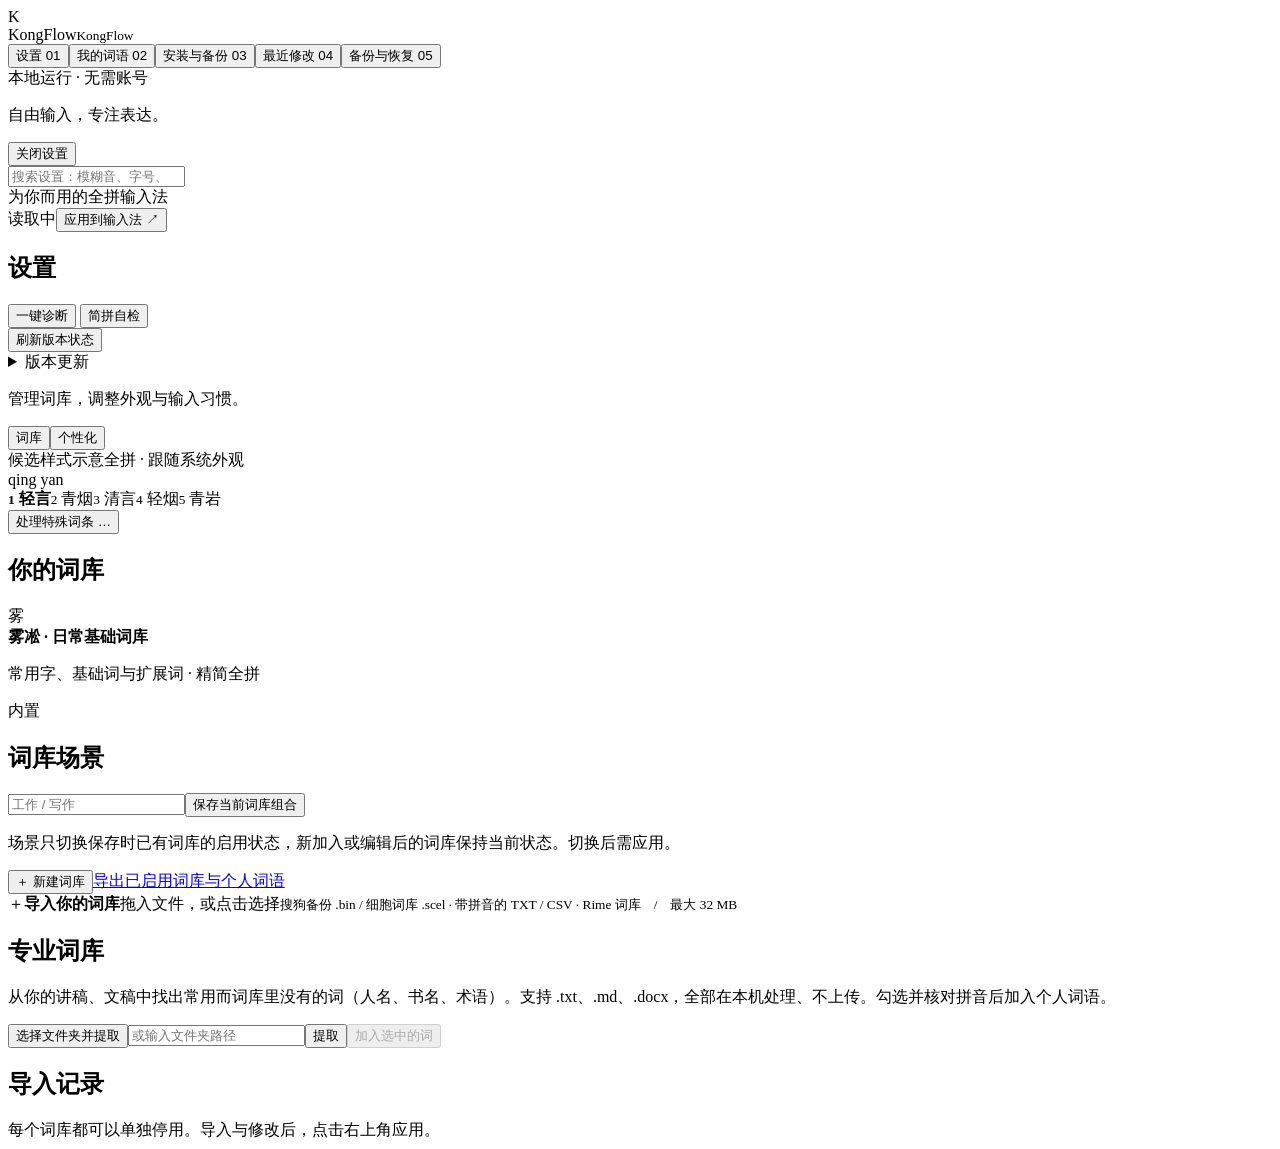
==== web/index.html @ 9152015b "KongFlow 0.36: more classics, citations, Chinese dates, era supplement, names 1. v 速输: 诗经, 楚辞, 唐诗三百首" ====
<!doctype html><html lang="zh-CN"><head><meta charset="utf-8"><meta name="viewport" content="width=device-width,initial-scale=1"><title>KongFlow · 你的全拼输入法</title><link rel="stylesheet" href="/style.css"></head><body>
<aside><div class="brand"><span class="mark">K</span><div>KongFlow<small id="brand-version">KongFlow</small></div></div><nav><button class="active" data-tab="libraries">设置 <span>01</span></button><button data-tab="words">我的词语 <span>02</span></button><button data-tab="settings">安装与备份 <span>03</span></button><button data-tab="history">最近修改 <span>04</span></button><button data-tab="sync">备份与恢复 <span>05</span></button></nav><div class="aside-bottom"><span class="dot"></span> 本地运行 · 无需账号<p>自由输入，专注表达。</p><button id="quit" class="text-button">关闭设置</button></div></aside>
<main><div class="toolbar"><input id="settings-search" type="search" placeholder="搜索设置：模糊音、字号、iCloud…" aria-label="搜索设置"></div><div id="settings-results"></div><header><span>为你而用的全拼输入法</span><div><span id="dirty">读取中</span><button id="apply" class="primary">应用到输入法 ↗</button></div></header>
<div id="deployment-progress" class="installation" role="status" hidden><strong id="progress-title"></strong><p id="progress-steps"></p><button id="retry-deploy" hidden>重新部署</button> <button id="recover-config" hidden>恢复上次成功配置</button></div><div id="notice" role="status" hidden></div>
<section id="libraries" class="page"><h1>设置</h1><button id="run-diagnostics">一键诊断</button> <button id="run-abbreviation-check">简拼自检</button><details id="abbreviation-report" class="preference-group" open hidden><summary>简拼自检结果</summary><div class="preference-content"><p id="abbreviation-summary" role="status"></p><div id="abbreviation-checks" role="status"></div><p class="footnote">检查点击时已保存、已编译的配置，不修改设置或个人词频。未保存的修改不参与检查；改变配置后请重新检查。通过表示引擎能找到目标候选，实际应用中的输入与候选位置仍需试打确认。</p></div></details><div id="version-state" class="card" role="status"></div><details id="upgrade-report" class="preference-group" open hidden><summary>升级数据检查</summary><div class="preference-content"><p id="upgrade-summary" role="status"></p><div id="upgrade-details"></div><div class="toolbar"><button id="upgrade-recheck">重新检查</button><button id="upgrade-restore">查看备份与恢复</button></div></div></details><button id="refresh-versions">刷新版本状态</button><details class="preference-group"><summary>版本更新</summary><div class="preference-content"><label class="check"><input id="include-preview-update" type="checkbox">包含测试版</label><button id="check-update">检查更新</button> <a id="update-link" href="https://github.com/kongxiangruihello/KongFlow/releases">打开 GitHub 发布页</a><p id="update-result" role="status">手动检查，不会上传词库或输入内容；下载后手动安装。当前提供 Apple Silicon、macOS 13 及以上安装包。</p></div></details><div id="diagnostics-list" role="status"></div><p class="lead">管理词库，调整外观与输入习惯。</p><div class="subtabs"><button id="settings-vocabulary" class="primary" aria-pressed="true">词库</button><button id="settings-preferences" aria-pressed="false">个性化</button></div><div id="settings-vocabulary-pane"><div class="sample"><div class="sample-head"><span>候选样式示意</span><span>全拼 · 跟随系统外观</span></div><div class="spelling">qing yan<span class="caret"></span></div><div class="candidates"><b><small>1</small> 轻言</b><span><small>2</small> 青烟</span><span><small>3</small> 清言</span><span><small>4</small> 轻烟</span><span><small>5</small> 青岩</span></div></div>
<div class="toolbar"><button data-tab="review">处理特殊词条 <span id="review-badge">…</span></button></div><div class="section-heading"><h2>你的词库</h2><span id="lib-count"></span></div><div class="card base"><div class="icon">雾</div><div class="grow"><strong>雾凇 · 日常基础词库</strong><p>常用字、基础词与扩展词 · 精简全拼</p></div><span class="tag">内置</span></div><div id="lib-list"></div><h2>词库场景</h2><div class="toolbar"><input id="scene-name" maxlength="50" placeholder="工作 / 写作" aria-label="场景名称"><button id="save-scene">保存当前词库组合</button></div><div id="scene-list"></div><p class="footnote">场景只切换保存时已有词库的启用状态，新加入或编辑后的词库保持当前状态。切换后需应用。</p><div class="toolbar"><button id="new-library">＋ 新建词库</button><a class="button" href="/api/library-export" download>导出已启用词库与个人词语</a></div>
<label id="drop" class="drop" tabindex="0"><input id="file" type="file" accept=".bin,.scel,.txt,.csv,.yaml,.yml" hidden><span class="plus">＋</span><strong>导入你的词库</strong><span>拖入文件，或点击选择</span><small>搜狗备份 .bin / 细胞词库 .scel · 带拼音的 TXT / CSV · Rime 词库　/　最大 32 MB</small></label>
<h2 class="spaced">专业词库</h2><p class="footnote">从你的讲稿、文稿中找出常用而词库里没有的词（人名、书名、术语）。支持 .txt、.md、.docx，全部在本机处理、不上传。勾选并核对拼音后加入个人词语。</p><div class="toolbar"><button id="terms-pick">选择文件夹并提取</button><input id="terms-path" placeholder="或输入文件夹路径" aria-label="文件夹路径"><button id="terms-scan">提取</button><button id="terms-add" class="primary" disabled>加入选中的词</button><span id="terms-status" role="status"></span></div><div id="terms-list"></div><h2 class="spaced">导入记录</h2><div id="import-history"></div><div class="footnote">每个词库都可以单独停用。导入与修改后，点击右上角应用。</div></div><div id="settings-preferences-pane" hidden><div class="toolbar"><label class="check"><input id="auto-save-config" type="checkbox">自动保存配置</label><button id="save-all-config">保存配置</button><button id="save-apply-config" class="primary">保存并应用</button><span id="config-save-status" role="status"></span></div><p class="footnote">适用于外观、输入习惯、拼音显示和模糊音。应用语言规则按添加或移除即时保存。保存后仍需应用到输入法。</p><details class="preference-group" open><summary>输入测试区</summary><div class="preference-content"><p id="sandbox-status" role="status"></p><p id="engine-check-status" class="footnote" role="status"></p><div id="input-checklist" aria-label="根据当前配置生成的试打清单"></div><p id="sandbox-hint" class="footnote">切换到 KongFlow 后在下方实际输入。简拼、模糊音和短语需保存并应用后测试。</p><textarea id="sandbox-input" aria-label="输入测试区" rows="3" spellcheck="false" autocomplete="off" placeholder="在这里试打；内容不保存、不上传"></textarea><button id="sandbox-apply" class="primary">保存并应用后试打</button> <button id="sandbox-clear">清空</button><p class="footnote">清单根据当前设置和已启用短语生成。点击“试打”后手动输入；勾选表示你已验证，不代表系统自动检查通过。关闭设置后不保留勾选。</p></div></details><label class="check"><input id="abbreviation" type="checkbox">启用简拼</label><p class="footnote">开启：支持 nh、ni'h 等简拼与全拼混输。关闭：按全拼输入，并关闭未输完整音节的补全。自定义短语缩写仍可用。保存并应用后生效。</p><label class="check"><input id="show-pinyin" type="checkbox">显示候选词拼音</label><p class="footnote">启用简拼后支持全拼与简拼混输。拼音来自词典注释；自定义缩写短语不强制标注读音。</p><details class="preference-group" open><summary>候选外观</summary><div class="preference-content"><div class="appearance-controls"><div class="settings-card"><label for="font-size">候选字号</label><select id="font-size"><option>14</option><option>16</option><option>17</option><option>18</option><option>20</option><option>22</option><option>24</option></select></div><div class="settings-card"><label for="candidate-gap">候选窗口与输入行间距</label><select id="candidate-gap"><option value="8">标准（8）</option><option value="12">舒适（12）</option><option value="18">宽松（18）</option><option value="24">更宽（24）</option></select></div><div class="settings-card"><label for="candidate-layout">候选排列</label><select id="candidate-layout"><option value="linear">横排</option><option value="stacked">竖排</option></select></div><div class="settings-card"><label for="candidate-density">候选疏密</label><select id="candidate-density"><option value="compact">紧凑</option><option value="standard">标准</option><option value="loose">宽松</option></select></div><div class="settings-card"><label for="candidate-theme">候选配色</label><select id="candidate-theme"><option value="auto">跟随系统深浅色</option><option value="light">始终浅色</option><option value="dark">始终深色</option></select></div></div><p class="footnote">间距越大，候选窗口离输入行越远。下方空间不足时显示在上方；过长列表可滚动查看。保存并应用后生效。</p><div class="preview-grid"><div id="preview-light" class="candidate-swatch" data-theme="light"><small>浅色外观示意</small><div class="preview-candidates"></div></div><div id="preview-dark" class="candidate-swatch" data-theme="dark"><small>深色外观示意</small><div class="preview-candidates"></div></div></div><p class="footnote">示意图不参与输入。实际候选窗口由 macOS 客户端绘制，位置和间距可能略有差异。</p><button id="save-appearance" class="primary">保存外观</button> <button id="reset-appearance">恢复默认外观</button></div></details><details class="preference-group"><summary>候选快捷键</summary><div class="preference-content"><p class="footnote">仅在有候选时生效；置顶作用于当前高亮词。同一按键不能分配给两个操作。Control＋句号固定切换中英文标点。</p><div class="shortcut-grid"><label>展开／收起<select id="shortcut-expand" data-shortcut="expand"></select></label><label>上一页<select id="shortcut-previous" data-shortcut="previous"></select></label><label>下一页<select id="shortcut-next" data-shortcut="next"></select></label><label>置顶高亮候选<select id="shortcut-pin" data-shortcut="pin"></select></label></div><p id="shortcut-conflict" role="alert"></p><button id="reset-shortcuts">恢复默认快捷键</button></div></details><details class="preference-group"><summary>输入习惯</summary><div class="preference-content"><div class="settings-card"><div><strong>候选数量</strong><p>每页显示多少个词</p></div><select id="page-size" aria-label="候选数量"><option>3</option><option>5</option><option>7</option><option>9</option></select></div><div class="settings-card"><div><strong>折叠时显示</strong><p>候选较多时先显示几个，其余收进「更多 ▾」；数字键仍可选择整页候选</p></div><select id="folded-count" aria-label="折叠时显示数量"><option value="0">整页</option><option value="3">3 个</option><option value="5">5 个</option><option value="7">7 个</option></select></div><div class="settings-card"><div><strong>展开后共显示</strong><p>点「更多 ▾」或按展开快捷键后的候选总数；超出一页的用 Shift＋数字选择</p></div><select id="expand-total" aria-label="展开后显示数量"><option value="0">自动（至少 9 个或两页）</option><option value="12">12 个</option><option value="18">18 个</option><option value="27">27 个</option><option value="36">36 个</option></select></div><div class="settings-card"><div><strong>本地候选词推荐</strong><p>根据当前拼音、词频和个人选词习惯推荐。快捷排序与置顶优先；关闭后不使用或更新学习词库，已有学习数据保留。</p><p>只想暂时不新增词频，可在菜单栏选择“暂停词频学习”。暂停仍使用已有词频排序，可持续到手动恢复或本次输入法退出；切换应用不会结束暂停。</p></div><input id="learning" type="checkbox" aria-label="本地候选词推荐"></div><label class="check"><input id="language-hint" type="checkbox">切换中英文时显示短暂提示</label><label class="check"><input id="pair-chinese" type="checkbox">中文状态自动补齐成对标点</label><label class="check"><input id="pair-english" type="checkbox">英文状态自动补齐成对标点</label><p class="footnote">支持括号和引号，光标留在中间，退格删除空的一对。选中文字后输入左括号或引号可包裹选区；输入已有右括号会跳过。仅在没有正在输入的拼音且应用支持文本定位时生效。撤销由编辑器处理；不兼容的应用可在下方单独停用。中文使用英文标点时，也由中文开关控制。</p><label class="check"><input id="ascii-punctuation" type="checkbox">默认使用英文标点</label><label class="check"><input id="direct-english" type="checkbox">大写字母开头的英文直接输入</label><label class="check"><input id="recognize-addresses" type="checkbox">识别网址和邮箱</label><p class="footnote">英文示例 OpenAI，网址 example.com，邮箱 name@example.com。小写普通字母仍按拼音处理；这些选项保存并应用后生效。</p><label>试打<input id="habit-test" placeholder="切换至 KongFlow，试打 OpenAI、example.com"></label><button id="save-settings" class="primary">保存偏好</button></div></details><details class="preference-group"><summary>学术写作</summary><div class="preference-content">
<label class="check"><input id="traditional" type="checkbox">默认繁体输出</label><p class="footnote">随时可用 Control＋Shift＋F 或输入法菜单「繁体输出」切换。繁体按 OpenCC 简转繁（s2t）转换候选，个别字可能需要手动核对。</p>
<div class="settings-card"><div><strong>繁体用字</strong><p>繁体输出时采用的标准</p></div><select id="traditional-variant" aria-label="繁体用字"><option value="s2t">通用繁体（OpenCC 标准）</option><option value="s2tw">台湾用字</option><option value="s2twp">台湾用字与用词</option><option value="s2hk">香港用字</option></select></div>
<label class="check"><input id="rare-chars" type="checkbox">收入生僻字（雾凇 41448 大字表）</label><p class="footnote">常用词排序不变，生僻字排在后面。适合古籍人名、异体字。</p>
<label class="check"><input id="radical-lookup" type="checkbox">部件拆字</label><p class="footnote">先输入 u，再依次输入各部件的拼音，例如 ushanfeng 找「岚」。候选旁显示读音。</p>
<label class="check"><input id="select-character" type="checkbox">以词定字</label><p class="footnote">有候选时按 [ 上屏首字、] 上屏末字，例如 sixiang 后按 [ 得「思」。翻页键设为 [ ] 时自动停用。</p>
<label class="check"><input id="reference-tools" type="checkbox">年号、四书与注音</label><p class="footnote">i＋年号拼音＋年数：ikx20 →「康熙二十年（1681）」；i＋公元年：i1681 列出当年各年号，公元前用 q，如 iq140。v＋句首拼音首字母：vxesx →「学而时习之，不亦说乎？」并标出处。/＋数字标调拼音：/lun2yu3 → lúnyǔ，v 表示 ü。</p>
<div class="settings-card"><div><strong>引文出处</strong><p>v 速输典籍时，首选是否连出处一起上屏；另一种形式作为第二候选</p></div><select id="cite-style" aria-label="引文出处"><option value="paren">括注：……（《论语·学而》）</option><option value="dash">破折号：……——《论语·学而》</option><option value="none">只上屏原文</option></select></div>
<div class="settings-card"><div><strong>引号样式</strong><p>中文状态输入 " ' 时的引号；书名号内再输入 &lt; 自动用〈〉</p></div><select id="quote-style" aria-label="引号样式"><option value="curly">弯引号 “ ” ‘ ’</option><option value="corner">直角引号 「 」『 』</option></select></div>
<p class="footnote">i＋公历年月日（8 位），如 i16810315 →「康熙二十年正月廿六」，并给出干支纪年、纪日；1582 年 10 月 15 日以前按儒略历理解。v 速输另收《诗经》《楚辞》、唐诗三百首和蒙学（三字经、千字文、百家姓、弟子规、增广贤文）。</p>
<h3>我的典籍</h3><p class="footnote">导入你自己的文本（.txt、.md、.docx），一个文件为一部书，文件名即书名；以 # 开头的行作为篇名。导入后用 v＋句首拼音首字母速输，并按上面的格式带出处。</p><div class="toolbar"><input id="classics-path" placeholder="文件或文件夹路径" aria-label="典籍文件或文件夹路径"><button id="classics-pick">选择文件夹</button><button id="classics-import">导入</button><span id="classics-status" role="status"></span></div><div id="classics-list"></div>
<h3>字号表</h3><p class="footnote">每行一人：本名、类别、字号，用 Tab 分隔，可再加一列字号拼音。类别为字、号、别号、谥号、室名、笔名、本名、其他。之后输入字号的全拼会列出本名，输入本名的全拼会列出字号。请从可靠的人物传记资料整理。</p><textarea id="names-text" rows="4" spellcheck="false" placeholder="王守仁	号	阳明&#10;黄宗羲	号	梨洲"></textarea><div class="toolbar"><button id="names-import">导入字号</button><button id="names-clear" class="text-button">清空字号表</button><span id="names-status" role="status"></span></div>
<p class="footnote">保存并应用后生效。年号表依据万国鼎《中国历史纪年表》（经 ytliu0/ChineseCalendar 整理，GPL-3.0）；四书原文来自 chinese-poetry 开源数据（MIT），章节编号随该数据。</p>
</div></details><details class="preference-group"><summary>本地输入统计</summary><div class="preference-content"><label class="check"><input id="stats" type="checkbox">记录每天上屏字数</label><p class="footnote">只在本机记录字数、汉字数和上屏次数，不记录任何输入内容。</p><div id="typing-stats" class="footnote" role="status"></div><button id="refresh-stats" class="text-button">刷新统计</button></div></details><details class="preference-group"><summary>模糊音</summary><div class="preference-content"><p class="footnote">按需开启，双向匹配。保存并应用后生效；不会改写词库中的原始拼音。</p><div class="fuzzy-grid"><label class="check"><input type="checkbox" data-fuzzy="z_zh">z ↔ zh</label><label class="check"><input type="checkbox" data-fuzzy="c_ch">c ↔ ch</label><label class="check"><input type="checkbox" data-fuzzy="s_sh">s ↔ sh</label><label class="check"><input type="checkbox" data-fuzzy="n_l">n ↔ l</label><label class="check"><input type="checkbox" data-fuzzy="f_h">f ↔ h</label><label class="check"><input type="checkbox" data-fuzzy="an_ang">an ↔ ang</label><label class="check"><input type="checkbox" data-fuzzy="en_eng">en ↔ eng</label><label class="check"><input type="checkbox" data-fuzzy="in_ing">in ↔ ing</label></div><button id="save-fuzzy" class="primary">保存并应用模糊音</button></div></details><details class="preference-group"><summary>应用输入兼容性</summary><div class="preference-content"><p class="footnote">可指定默认中文、默认英文，或记住这个应用上次的中英文状态。记忆只保存在本机，不记录输入内容；没有记录时先用中文。保存并应用后生效。</p><div class="toolbar"><select id="app-picker" aria-label="选择应用"><option value="">选择本机应用</option></select><select id="app-mode" aria-label="初始输入状态"><option value="default">跟随客户端默认</option><option value="chinese">默认中文</option><option value="english">默认英文</option><option value="remember">记住上次中英文状态</option></select><label class="check"><input id="app-disable-pairs" type="checkbox">此应用停用成对标点</label><label>此应用候选间距<select id="app-candidate-gap"><option value="">跟随全局</option><option value="8">标准（8）</option><option value="12">舒适（12）</option><option value="18">宽松（18）</option><option value="24">更宽（24）</option></select></label><button id="add-app-preference">保存应用设置</button></div><p class="footnote">建议在微信、Word、Chrome 和备忘录分别试打 nh、nihao，切换中英文，检查屏幕边缘候选位置，再测试括号包裹与撤销。这里保存的是兼容性偏好，不代表已自动完成这些应用的验证。</p><button id="refresh-apps" class="text-button">刷新应用列表</button><div id="app-preferences"></div></div></details></div></section>
<section id="words" class="page" hidden><div class="eyebrow">PERSONAL DICTIONARY</div><h1>我的词语</h1><p class="lead">搜索已启用的导入词库与个人词语，调整初始权重或置顶。</p><div class="subtabs"><button id="show-personal" class="primary" aria-pressed="true">个人词语</button><button id="show-phrases" aria-pressed="false">常用短语</button><button id="show-quick" aria-pressed="false">快捷排序</button></div><div id="personal-pane"><h2>个人词语</h2><div class="toolbar"><input id="search" placeholder="搜索词语或拼音" aria-label="搜索词语或拼音"><button id="add" class="primary">＋ 添加词语</button></div><div class="word-filters"><select id="word-scope" aria-label="词语范围"><option value="all">全部已启用词语</option><option value="personal">个人设置</option><option value="pinned">置顶</option><option value="special">特殊编码</option></select><select id="word-order" aria-label="词语排序"><option value="pinyin">按拼音排列</option><option value="weight">初始权重从高到低</option></select></div><div class="table-wrap"><table><thead><tr><th>词语</th><th>拼音</th><th>初始权重</th><th>偏好</th><th></th></tr></thead><tbody id="word-list"></tbody></table><div id="empty" class="empty" hidden>还没有个人词语。添加一个，或先导入词库。</div></div><div class="pager"><button id="prev">← 上一页</button><span id="word-count"></span><button id="next">下一页 →</button></div><p class="footnote">初始权重不是使用次数，也不代表当前实际候选顺序。“个人设置”包含手动词语、排序偏好和编码修正。这里不展示雾凇内置词库及 Rime 学习记录。调整导入词条会保存为个人覆盖；恢复默认后回到词库原始权重。</p></div><div id="phrases-pane" hidden><h2 class="spaced">常用短语</h2><p class="footnote">用 2–20 个字母作为缩写。完整输入缩写后，短语显示在候选首位；选择后才会输入。支持邮箱、地址和单行常用回复，也可选择动态模板生成当前日期、时间与落款。</p><div class="toolbar"><input id="phrase-search" placeholder="搜索缩写或短语" aria-label="搜索缩写或短语"><button id="add-phrase" class="primary">＋ 添加短语</button></div><div class="toolbar"><button id="phrase-preset-date">＋ 日期</button><button id="phrase-preset-time">＋ 时间</button><button id="phrase-preset-signature">＋ 工作落款</button></div><div class="toolbar"><a class="button" href="/api/phrases-export" download>导出全部短语</a><label class="button">导入短语<input id="phrases-file" type="file" accept=".json" hidden></label></div><p class="footnote">导出包含普通短语、模板和停用状态。导入先处理缩写冲突，确认后保存；应用后生效。</p><div class="toolbar"><label>短语分组<select id="phrase-group-filter"><option value="*">全部分组</option></select></label><button id="phrase-group-enable">启用整组</button><button id="phrase-group-disable">停用整组</button></div><p id="phrase-group-status" class="footnote"></p><div class="toolbar"><input id="phrase-group-target" list="phrase-groups" maxlength="30" aria-label="目标分组" placeholder="目标分组；留空为未分组"><button id="phrase-group-rename">重命名当前组</button><a id="phrase-group-export" class="button" download>导出当前组</a></div><div class="toolbar"><button id="phrase-select-visible">选择当前列表</button><button id="phrase-clear-selection">清除选择</button><button id="phrase-move">移动已选短语</button><span id="phrase-selection-status" role="status"></span></div><div id="phrase-list"></div></div><div id="quick-pane" hidden><h2>快捷排序</h2><p class="footnote">这里管理候选窗右键产生的排序偏好。修改后下次输入同一编码生效，无需重新部署。恢复默认会移除快捷覆盖；若“个人词语”中另有置顶，会恢复其效果。</p><div class="toolbar"><input id="quick-search" placeholder="搜索词语或编码" aria-label="搜索快捷排序"><select id="quick-filter" aria-label="快捷排序类型"><option value="all">全部类型</option><option value="pin">置顶</option><option value="unpin">取消置顶</option><option value="lower">降低优先级</option><option value="block">屏蔽所有拼音</option><option value="block_code">仅屏蔽当前拼音</option></select></div><p id="quick-count" class="footnote"></p><p class="footnote">右键候选词可选择“仅在当前拼音下隐藏”或“所有拼音下隐藏”。当前拼音按实际输入字母精确匹配：nh 与 nihao、ni'h 分别处理。不会删除原词库；取消屏蔽后下次输入恢复。切换屏蔽范围会替换该词原来的屏蔽范围，可在最近修改中撤销。</p><div id="quick-list"></div><div class="toolbar"><a class="button" href="/api/quick-backup" download>备份快捷排序</a><label class="button">恢复快捷排序<input id="restore-quick" type="file" accept=".json" hidden></label></div><p class="footnote">快捷排序使用单独的备份文件。恢复会替换当前快捷偏好，保留其他词库和设置；可在“最近修改”中撤销。</p></div></section>
<section id="review" class="page" hidden><div class="eyebrow">REVIEW SPECIAL CODES</div><h1>让每个词，<br><em>都能顺利输入。</em></h1><p class="lead">含数字或 # 的编码需要修正。保留原样的词条仍会保存，但暂不参与输入。</p><div class="toolbar"><select id="review-filter" aria-label="处理状态"><option value="pending">待处理</option><option value="done">已处理</option><option value="all">全部</option></select><input id="review-search" placeholder="搜索特殊词条" aria-label="搜索特殊词条"></div><p id="review-count" class="footnote"></p><div id="review-list"></div></section>

<section id="settings" class="page" hidden><h1>安装与备份</h1><div class="installation"><strong id="installed">检查输入法状态…</strong><p id="setup-detail"></p><button id="setup-action" class="primary">检查状态</button> <button id="check-status">刷新状态</button><p class="footnote">安装后可能需要注销并重新登录。在系统设置 → 键盘 → 文本输入 → 编辑中添加 KongFlow。</p><h2>当前应用输入诊断</h2><p id="input-diagnosis" role="status"></p><p class="footnote">点击刷新状态。应用名称是输入法最近接收输入的应用；不记录输入文字。切换到其他应用后请检查该应用的输入源。</p><label for="test-input">真实输入测试</label><textarea id="test-input" rows="3" placeholder="切换到 KongFlow，输入 nihao，检查是否出现“你好”"></textarea><p class="footnote">这里使用当前系统输入法。试打内容不保存。</p></div><h2 class="spaced">迁移旧版数据</h2><p class="footnote">新版数据保存到固定位置，更换应用不会更换词库。选择旧目录迁移，或用备份恢复。</p><button id="scan-migrations">自动查找</button> <button id="pick-directory">选择旧数据文件夹…</button><details class="spaced"><summary>也可以输入文件夹路径</summary><div class="toolbar"><input id="directory-path" aria-label="旧数据文件夹路径" placeholder="粘贴旧版“用户数据”文件夹路径"><button id="inspect-directory">检查目录</button></div></details><div id="directory-preview"></div><div id="migrations"></div>
<div class="backup-actions"><a class="button" href="/api/backup" download>备份词库与偏好</a><label class="button">恢复备份<input id="restore" type="file" accept=".json" hidden></label><a class="button" href="/api/export" download>导出完整 Rime 配置</a></div><p class="footnote">此处备份包含导入词库、个人词语和偏好。Rime 自动学习记录保留在本机 Rime 文件夹；每次应用前会自动备份该文件夹。</p><p class="path" id="data-path"></p></section>
<section id="history" class="page" hidden><h1>最近修改</h1><h2>误删回收站</h2><p class="footnote">保存已删除的个人词语、短语和词库。恢复不会覆盖同名同编码条目；恢复词库默认停用，确认后再启用。最多 200 条，满时阻止继续删除。</p><div id="trash-list"></div><p class="lead">快捷排序下次输入生效；设置撤销后需重新应用。为保留后续修改，每类记录从最新一条开始撤销。</p><button id="refresh-history">刷新记录</button><div id="change-list"></div></section><section id="sync" class="page" hidden><h1>备份与恢复</h1><div class="card"><div class="grow"><strong>恢复后应用</strong><p id="restore-apply-status" role="status">检查当前配置状态…</p><p class="footnote">恢复只替换个人数据。点击下方按钮编译词库，检查全拼与简拼，再请求输入法加载。检查通过后仍需实际试打。</p><button id="restore-apply" class="primary">应用并检查</button> <button id="restore-try">前往试打</button></div></div><h2>完整迁移备份</h2><p class="footnote">一份文件包含设置、词库、短语、候选屏蔽与排序，以及个人学习词频。导出和恢复时会短暂暂停输入法，请先结束正在输入的内容。仅包含已经保存的数据；不包含应用程序和本机临时中英文状态。可将下载的文件放入 iCloud Drive，再带到另一台 Mac。</p><p id="complete-status" role="status"></p><div class="toolbar"><button id="complete-export">准备完整备份</button><a id="complete-download" class="button" href="/api/complete-download" download hidden>下载完整备份</a><label class="button">预览完整备份<input id="complete-file" type="file" accept=".json" hidden></label><a id="complete-before" class="button" href="/api/complete-before" download hidden>下载恢复前完整备份</a></div><button id="complete-rollback" hidden>预览并回退完整迁移</button><div id="complete-preview"></div><button id="complete-restore" class="primary" hidden>确认恢复全部个人数据</button><p id="complete-report" role="status"></p><h2>iCloud 备份与恢复</h2><p class="footnote">使用本机已登录的 iCloud Drive。备份包含词库、短语、排序、个性化配置、回收站和场景；不包含自动学习词频。</p><button id="icloud-save">备份到 iCloud</button> <button id="icloud-refresh">刷新备份列表</button><p id="icloud-status" class="footnote"></p><p id="icloud-last" role="status"></p><p id="icloud-error" role="alert"></p><button id="icloud-retry">重试备份</button> <button id="icloud-open">在访达查看</button><p class="footnote"><label><input type="checkbox" disabled>配置修改后自动备份（暂未开放）</label><br>需完成两台 Mac 的真实恢复验证后开放。当前可手动备份；本地写入不代表上传完成。</p><div id="icloud-list"></div><h2 class="spaced">个人学习词频</h2><p class="footnote">独立迁移已学会的词语及使用次数，不包含完整输入记录。恢复替换当前学习词库，并保留恢复前版本。先结束正在输入的内容，处理期间请暂停输入。迁移后近期排序可能继续调整。</p><p id="learning-status" role="status"></p><div class="toolbar"><button id="learning-export">准备学习词频备份</button><a id="learning-download" class="button" href="/api/learning-download" download hidden>下载学习备份</a><label class="button">预览学习备份<input id="learning-file" type="file" accept=".json" hidden></label><button id="learning-rollback">回退学习词频</button></div><div id="learning-preview"></div><button id="learning-restore" hidden>确认恢复学习词频</button><h2 class="spaced">本机配置快照</h2><p class="footnote">新版本首次打开设置时、应用配置前自动保留快照，也可以手动创建。不包含自动学习词频；恢复配置不会回退程序版本。安装程序另行保留旧客户端，不自动降级。列表显示最近 50 份，不自动删除旧快照。</p><button id="snapshot-create">保存当前配置快照</button><button id="snapshot-refresh">刷新快照</button><div id="snapshot-list"></div><h2 class="spaced">一份备份，带走你的配置</h2><p class="footnote">包含导入词库、个人词语、短语、置顶、快捷排序、模糊音、候选外观和应用语言偏好。自动学习词频暂不包含。</p><div class="toolbar"><a class="button" href="/api/profile-backup" download>备份全部配置</a><label class="button">恢复统一备份<input id="restore-profile" type="file" accept=".json" hidden></label></div><h2 class="spaced">恢复核对结果</h2><div id="restore-report" role="status"></div><button id="review-rollback">预览并回退上次恢复</button><h2 class="spaced">恢复与回退</h2><p class="footnote">恢复会替换上述配置，保留本机自动学习词频。恢复前自动备份；发生错误时回退。成功后点击“应用到输入法”。恢复会重置最近修改记录。</p><button id="rollback-profile" disabled>回退到恢复前</button><p id="profile-status" class="footnote"></p></section></main>
<dialog id="restore-review"><h2>恢复前后对比</h2><p class="footnote">当前未保存的个性化修改已先保存。确认后替换配置并重置最近修改记录；自动保留恢复前备份。学习词频与程序版本不变。每类最多显示 10 个差异示例。</p><p id="restore-summary"></p><div id="restore-differences"></div><div class="toolbar"><button id="restore-review-cancel">取消</button><button id="restore-review-refresh">重新预览</button><button id="restore-review-confirm" class="primary">确认恢复</button></div></dialog><dialog id="preview"><form method="dialog"><button class="close" aria-label="关闭">×</button></form><div class="eyebrow">IMPORT PREVIEW</div><h2>让新词加入你的词库</h2><p id="preview-summary"></p><div id="preview-rows"></div><p id="preview-note" class="footnote"></p><label>同词同拼音的权重冲突<select id="import-policy"><option value="local">保留本机</option><option value="incoming">采用导入</option><option value="higher">保留较高权重</option></select></label><p class="footnote">不同拼音同时保留。个人词语的手动权重和置顶仍优先；这里处理导入词库之间的差异。</p><button id="confirm-import" class="primary full">确认导入</button></dialog>
<dialog id="editor"><form id="word-form"><button type="button" id="close-editor" class="close" aria-label="关闭">×</button><div class="eyebrow">MAKE IT YOURS</div><h2>词语偏好</h2><label>词语<input name="word" required maxlength="100" placeholder="轻言"></label><label>拼音<input name="pinyin" required placeholder="qing yan"><small>音节用空格分开，ü 写作 v。单个大写字母表示英文编码。</small></label><details><summary>高级：初始权重</summary><label>初始权重<input name="weight" type="number" min="1" max="1000000" value="100" required></label></details><label class="check"><input name="pinned" type="checkbox">这个完整拼音下，置顶为首选</label><p class="footnote">每组完整拼音保留一个置顶词。取消置顶保留词语和权重，恢复自动排序。初始权重与自动学习记录分开管理。</p><button type="submit" class="primary full">保存词语</button><button id="save-test" type="button" class="full">保存、应用并试打</button><button id="remove-word" type="button" class="text-button full">删除个人设置 / 恢复词库默认</button></form></dialog><dialog id="phrase-editor"><form id="phrase-form"><button type="button" id="close-phrase" class="close" aria-label="关闭短语编辑">×</button><h2>常用短语</h2><label>缩写<input name="code" required pattern="[a-zA-Z]{2,20}" minlength="2" maxlength="20" placeholder="yx"></label><label>类型<select id="phrase-kind"><option value="plain">普通短语</option><option value="dynamic">动态模板</option></select></label><label id="phrase-preset-label" hidden>选择格式<select id="phrase-preset"><option value="custom">自定义格式</option><option value="date-cn">日期：2026年9月21日</option><option value="date-iso">日期：2026-09-21</option><option value="date-slash">日期：2026/09/21</option><option value="time">时间：18:50</option><option value="seconds">时间：18:50:12</option><option value="datetime">日期和时间</option><option value="weekday">星期：星期二</option><option value="tomorrow">明天日期</option><option value="month">当前月份</option><option value="signature">落款：姓名与日期</option></select></label><label>短语或模板内容<textarea name="text" required maxlength="500" rows="4" placeholder="例如 name@example.com"></textarea></label><div id="template-options" hidden><label>模板标签<select id="phrase-label"><option>模板</option><option>日期</option><option>时间</option><option>落款</option></select></label><label>日期偏移（天，0 为今天，1 为明天）<input id="phrase-offset" type="number" min="-366" max="366" value="0"></label></div><label>分组<input id="phrase-group" list="phrase-groups" maxlength="30" placeholder="未分组；也可输入自定义分组"></label><datalist id="phrase-groups"></datalist><p id="phrase-conflict" role="status" class="footnote"></p><label class="check"><input id="phrase-enabled" type="checkbox" checked>启用这条短语</label><p id="template-help" class="footnote" hidden>日期和时间在输入时按本机时间生成。支持 {YYYY} 年、{MM}/{M} 月、{DD}/{D} 日、{HH} 时、{mm} 分、{ss} 秒、{W} 星期；双字母补零。可在前后加入自己的落款文字。</p><p id="phrase-live-preview" role="status"></p><p class="footnote">一个缩写对应一条短语。应用后切换到 KongFlow 中文状态，完整输入小写缩写，按空格选中首候选。</p><button class="primary full" type="submit">保存短语</button><button id="apply-phrase" type="button" class="full">保存并应用短语</button><button id="delete-phrase" type="button" class="text-button full">删除短语</button></form></dialog><dialog id="phrase-leave"><h2>短语尚未保存</h2><p>保存这次修改，还是放弃修改？</p><div class="toolbar"><button id="phrase-leave-cancel" autofocus>继续编辑</button><button id="phrase-leave-discard">放弃修改</button><button id="phrase-leave-save" class="primary">保存</button></div></dialog><dialog id="cloud-confirm"><h2>确认配置操作</h2><p id="cloud-confirm-text"></p><div class="toolbar"><button id="cloud-confirm-cancel">取消</button><button id="cloud-confirm-ok" class="primary">确认继续</button></div></dialog><dialog id="library-editor"><h2>手动词库</h2><label>词库名称<input id="manual-library-name" maxlength="100" placeholder="例如：工作词库"></label><label>词条<textarea id="manual-library-rows" rows="8" placeholder="词语&#9;拼音&#9;权重"></textarea></label><p class="footnote">每行：词语、拼音、权重，用 Tab 分隔；权重可省略。示例：轻言　qing yan　100。最多 5000 条。导出为可再次导入的 TXT，置顶状态需用统一备份保存。</p><button id="save-manual-library" class="primary">保存词库</button><button id="cancel-manual-library">取消</button></dialog><dialog id="phrase-import-dialog"><h2>导入短语</h2><p id="phrase-import-summary"></p><div id="phrase-import-conflicts"></div><div class="toolbar"><button id="phrase-import-cancel">取消</button><button id="phrase-import-confirm" class="primary">确认导入</button></div></dialog><script src="/close-flow.js"></script><script src="/app.js"></script></body></html>
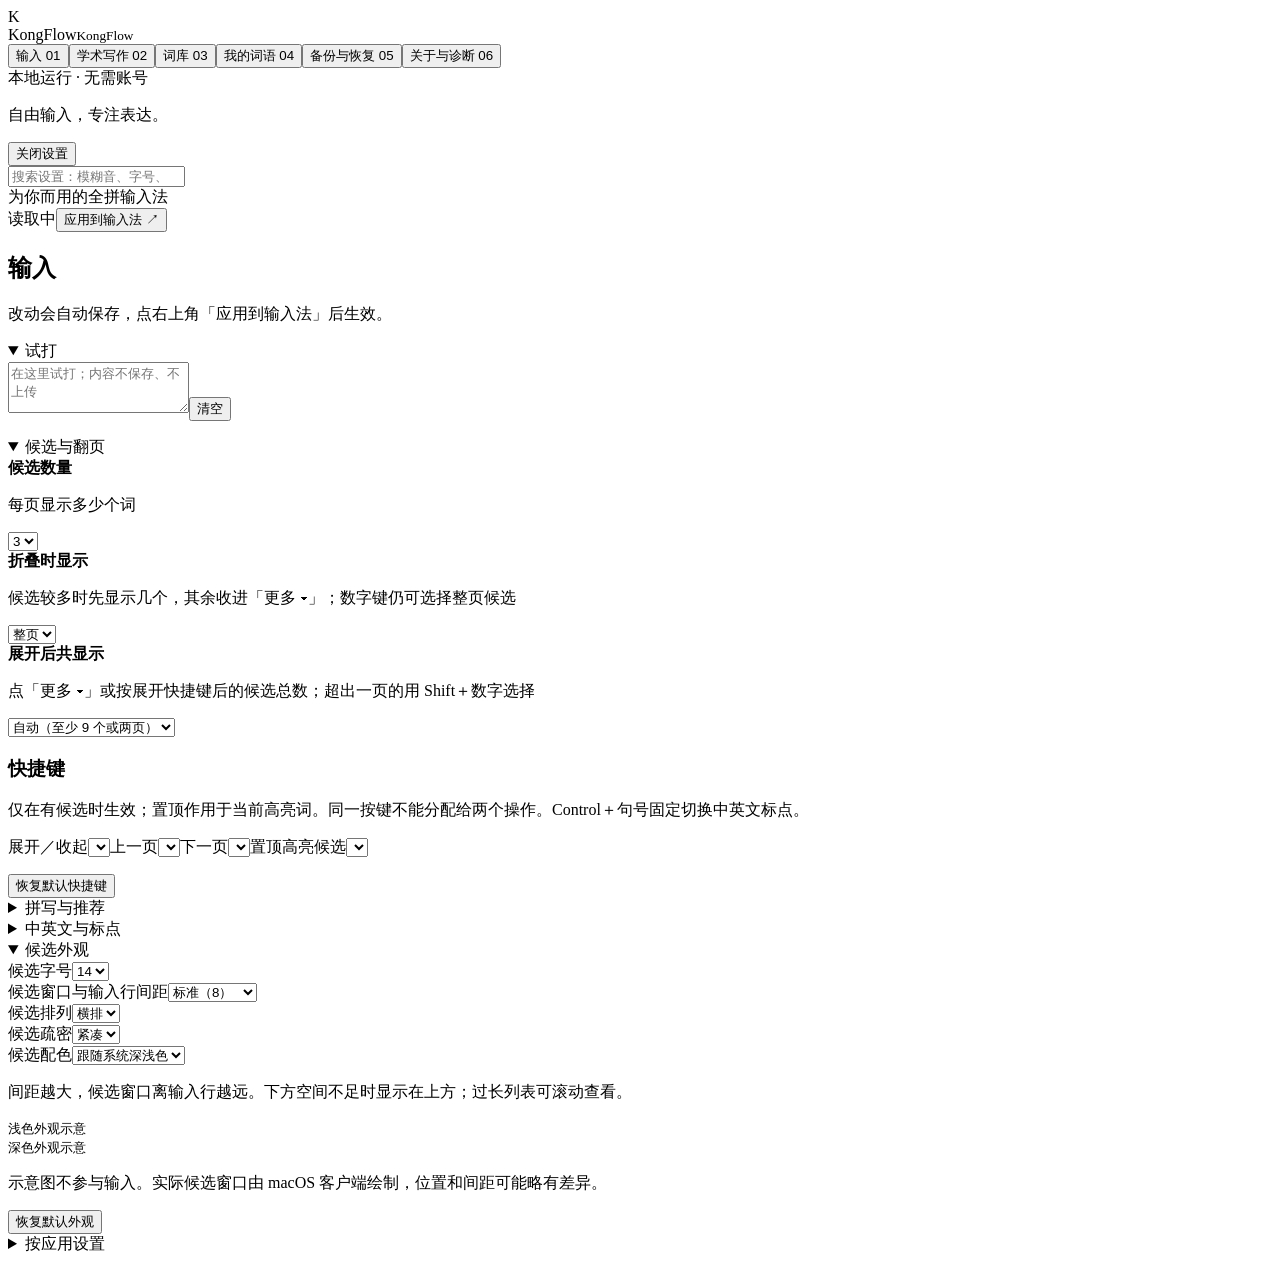
==== commit c4a45ebc: "KongFlow 0.39: reorganize the settings window - Six pages, one job each: 输入, 学术写作, 词库, 我的词语, 备份与恢复, " ====
--- a/web/index.html
+++ b/web/index.html
@@ -1,29 +1,30 @@
-<!doctype html><html lang="zh-CN"><head><meta charset="utf-8"><meta name="viewport" content="width=device-width,initial-scale=1"><title>KongFlow · 你的全拼输入法</title><link rel="stylesheet" href="/style.css"></head><body>
-<aside><div class="brand"><span class="mark">K</span><div>KongFlow<small id="brand-version">KongFlow</small></div></div><nav><button class="active" data-tab="libraries">设置 <span>01</span></button><button data-tab="words">我的词语 <span>02</span></button><button data-tab="settings">安装与备份 <span>03</span></button><button data-tab="history">最近修改 <span>04</span></button><button data-tab="sync">备份与恢复 <span>05</span></button></nav><div class="aside-bottom"><span class="dot"></span> 本地运行 · 无需账号<p>自由输入，专注表达。</p><button id="quit" class="text-button">关闭设置</button></div></aside>
-<main><div class="toolbar"><input id="settings-search" type="search" placeholder="搜索设置：模糊音、字号、iCloud…" aria-label="搜索设置"></div><div id="settings-results"></div><header><span>为你而用的全拼输入法</span><div><span id="dirty">读取中</span><button id="apply" class="primary">应用到输入法 ↗</button></div></header>
-<div id="deployment-progress" class="installation" role="status" hidden><strong id="progress-title"></strong><p id="progress-steps"></p><button id="retry-deploy" hidden>重新部署</button> <button id="recover-config" hidden>恢复上次成功配置</button></div><div id="notice" role="status" hidden></div>
-<section id="libraries" class="page"><h1>设置</h1><button id="run-diagnostics">一键诊断</button> <button id="run-abbreviation-check">简拼自检</button><details id="abbreviation-report" class="preference-group" open hidden><summary>简拼自检结果</summary><div class="preference-content"><p id="abbreviation-summary" role="status"></p><div id="abbreviation-checks" role="status"></div><p class="footnote">检查点击时已保存、已编译的配置，不修改设置或个人词频。未保存的修改不参与检查；改变配置后请重新检查。通过表示引擎能找到目标候选，实际应用中的输入与候选位置仍需试打确认。</p></div></details><div id="version-state" class="card" role="status"></div><details id="upgrade-report" class="preference-group" open hidden><summary>升级数据检查</summary><div class="preference-content"><p id="upgrade-summary" role="status"></p><div id="upgrade-details"></div><div class="toolbar"><button id="upgrade-recheck">重新检查</button><button id="upgrade-restore">查看备份与恢复</button></div></div></details><button id="refresh-versions">刷新版本状态</button><details class="preference-group"><summary>版本更新</summary><div class="preference-content"><label class="check"><input id="include-preview-update" type="checkbox">包含测试版</label><button id="check-update">检查更新</button> <a id="update-link" href="https://github.com/kongxiangruihello/KongFlow/releases">打开 GitHub 发布页</a><p id="update-result" role="status">手动检查，不会上传词库或输入内容；下载后手动安装。当前提供 Apple Silicon、macOS 13 及以上安装包。</p></div></details><div id="diagnostics-list" role="status"></div><p class="lead">管理词库，调整外观与输入习惯。</p><div class="subtabs"><button id="settings-vocabulary" class="primary" aria-pressed="true">词库</button><button id="settings-preferences" aria-pressed="false">个性化</button></div><div id="settings-vocabulary-pane"><div class="sample"><div class="sample-head"><span>候选样式示意</span><span>全拼 · 跟随系统外观</span></div><div class="spelling">qing yan<span class="caret"></span></div><div class="candidates"><b><small>1</small> 轻言</b><span><small>2</small> 青烟</span><span><small>3</small> 清言</span><span><small>4</small> 轻烟</span><span><small>5</small> 青岩</span></div></div>
-<div class="toolbar"><button data-tab="review">处理特殊词条 <span id="review-badge">…</span></button></div><div class="section-heading"><h2>你的词库</h2><span id="lib-count"></span></div><div class="card base"><div class="icon">雾</div><div class="grow"><strong>雾凇 · 日常基础词库</strong><p>常用字、基础词与扩展词 · 精简全拼</p></div><span class="tag">内置</span></div><div id="lib-list"></div><h2>词库场景</h2><div class="toolbar"><input id="scene-name" maxlength="50" placeholder="工作 / 写作" aria-label="场景名称"><button id="save-scene">保存当前词库组合</button></div><div id="scene-list"></div><p class="footnote">场景只切换保存时已有词库的启用状态，新加入或编辑后的词库保持当前状态。切换后需应用。</p><div class="toolbar"><button id="new-library">＋ 新建词库</button><a class="button" href="/api/library-export" download>导出已启用词库与个人词语</a></div>
-<label id="drop" class="drop" tabindex="0"><input id="file" type="file" accept=".bin,.scel,.txt,.csv,.yaml,.yml" hidden><span class="plus">＋</span><strong>导入你的词库</strong><span>拖入文件，或点击选择</span><small>搜狗备份 .bin / 细胞词库 .scel · 带拼音的 TXT / CSV · Rime 词库　/　最大 32 MB</small></label>
-<h2 class="spaced">专业词库</h2><p class="footnote">从你的讲稿、文稿中找出常用而词库里没有的词（人名、书名、术语）。支持 .txt、.md、.docx，全部在本机处理、不上传。勾选并核对拼音后加入个人词语。</p><div class="toolbar"><button id="terms-pick">选择文件夹并提取</button><input id="terms-path" placeholder="或输入文件夹路径" aria-label="文件夹路径"><button id="terms-scan">提取</button><button id="terms-add" class="primary" disabled>加入选中的词</button><span id="terms-status" role="status"></span></div><div id="terms-list"></div><h2 class="spaced">导入记录</h2><div id="import-history"></div><div class="footnote">每个词库都可以单独停用。导入与修改后，点击右上角应用。</div></div><div id="settings-preferences-pane" hidden><div class="toolbar"><label class="check"><input id="auto-save-config" type="checkbox">自动保存配置</label><button id="save-all-config">保存配置</button><button id="save-apply-config" class="primary">保存并应用</button><span id="config-save-status" role="status"></span></div><p class="footnote">适用于外观、输入习惯、拼音显示和模糊音。应用语言规则按添加或移除即时保存。保存后仍需应用到输入法。</p><details class="preference-group" open><summary>输入测试区</summary><div class="preference-content"><p id="sandbox-status" role="status"></p><p id="engine-check-status" class="footnote" role="status"></p><div id="input-checklist" aria-label="根据当前配置生成的试打清单"></div><p id="sandbox-hint" class="footnote">切换到 KongFlow 后在下方实际输入。简拼、模糊音和短语需保存并应用后测试。</p><textarea id="sandbox-input" aria-label="输入测试区" rows="3" spellcheck="false" autocomplete="off" placeholder="在这里试打；内容不保存、不上传"></textarea><button id="sandbox-apply" class="primary">保存并应用后试打</button> <button id="sandbox-clear">清空</button><p class="footnote">清单根据当前设置和已启用短语生成。点击“试打”后手动输入；勾选表示你已验证，不代表系统自动检查通过。关闭设置后不保留勾选。</p></div></details><label class="check"><input id="abbreviation" type="checkbox">启用简拼</label><p class="footnote">开启：支持 nh、ni'h 等简拼与全拼混输。关闭：按全拼输入，并关闭未输完整音节的补全。自定义短语缩写仍可用。保存并应用后生效。</p><label class="check"><input id="show-pinyin" type="checkbox">显示候选词拼音</label><p class="footnote">启用简拼后支持全拼与简拼混输。拼音来自词典注释；自定义缩写短语不强制标注读音。</p><details class="preference-group" open><summary>候选外观</summary><div class="preference-content"><div class="appearance-controls"><div class="settings-card"><label for="font-size">候选字号</label><select id="font-size"><option>14</option><option>16</option><option>17</option><option>18</option><option>20</option><option>22</option><option>24</option></select></div><div class="settings-card"><label for="candidate-gap">候选窗口与输入行间距</label><select id="candidate-gap"><option value="8">标准（8）</option><option value="12">舒适（12）</option><option value="18">宽松（18）</option><option value="24">更宽（24）</option></select></div><div class="settings-card"><label for="candidate-layout">候选排列</label><select id="candidate-layout"><option value="linear">横排</option><option value="stacked">竖排</option></select></div><div class="settings-card"><label for="candidate-density">候选疏密</label><select id="candidate-density"><option value="compact">紧凑</option><option value="standard">标准</option><option value="loose">宽松</option></select></div><div class="settings-card"><label for="candidate-theme">候选配色</label><select id="candidate-theme"><option value="auto">跟随系统深浅色</option><option value="light">始终浅色</option><option value="dark">始终深色</option></select></div></div><p class="footnote">间距越大，候选窗口离输入行越远。下方空间不足时显示在上方；过长列表可滚动查看。保存并应用后生效。</p><div class="preview-grid"><div id="preview-light" class="candidate-swatch" data-theme="light"><small>浅色外观示意</small><div class="preview-candidates"></div></div><div id="preview-dark" class="candidate-swatch" data-theme="dark"><small>深色外观示意</small><div class="preview-candidates"></div></div></div><p class="footnote">示意图不参与输入。实际候选窗口由 macOS 客户端绘制，位置和间距可能略有差异。</p><button id="save-appearance" class="primary">保存外观</button> <button id="reset-appearance">恢复默认外观</button></div></details><details class="preference-group"><summary>候选快捷键</summary><div class="preference-content"><p class="footnote">仅在有候选时生效；置顶作用于当前高亮词。同一按键不能分配给两个操作。Control＋句号固定切换中英文标点。</p><div class="shortcut-grid"><label>展开／收起<select id="shortcut-expand" data-shortcut="expand"></select></label><label>上一页<select id="shortcut-previous" data-shortcut="previous"></select></label><label>下一页<select id="shortcut-next" data-shortcut="next"></select></label><label>置顶高亮候选<select id="shortcut-pin" data-shortcut="pin"></select></label></div><p id="shortcut-conflict" role="alert"></p><button id="reset-shortcuts">恢复默认快捷键</button></div></details><details class="preference-group"><summary>输入习惯</summary><div class="preference-content"><div class="settings-card"><div><strong>候选数量</strong><p>每页显示多少个词</p></div><select id="page-size" aria-label="候选数量"><option>3</option><option>5</option><option>7</option><option>9</option></select></div><div class="settings-card"><div><strong>折叠时显示</strong><p>候选较多时先显示几个，其余收进「更多 ▾」；数字键仍可选择整页候选</p></div><select id="folded-count" aria-label="折叠时显示数量"><option value="0">整页</option><option value="3">3 个</option><option value="5">5 个</option><option value="7">7 个</option></select></div><div class="settings-card"><div><strong>展开后共显示</strong><p>点「更多 ▾」或按展开快捷键后的候选总数；超出一页的用 Shift＋数字选择</p></div><select id="expand-total" aria-label="展开后显示数量"><option value="0">自动（至少 9 个或两页）</option><option value="12">12 个</option><option value="18">18 个</option><option value="27">27 个</option><option value="36">36 个</option></select></div><div class="settings-card"><div><strong>本地候选词推荐</strong><p>根据当前拼音、词频和个人选词习惯推荐。快捷排序与置顶优先；关闭后不使用或更新学习词库，已有学习数据保留。</p><p>只想暂时不新增词频，可在菜单栏选择“暂停词频学习”。暂停仍使用已有词频排序，可持续到手动恢复或本次输入法退出；切换应用不会结束暂停。</p></div><input id="learning" type="checkbox" aria-label="本地候选词推荐"></div><label class="check"><input id="language-hint" type="checkbox">切换中英文时显示短暂提示</label><label class="check"><input id="pair-chinese" type="checkbox">中文状态自动补齐成对标点</label><label class="check"><input id="pair-english" type="checkbox">英文状态自动补齐成对标点</label><p class="footnote">支持括号和引号，光标留在中间，退格删除空的一对。选中文字后输入左括号或引号可包裹选区；输入已有右括号会跳过。仅在没有正在输入的拼音且应用支持文本定位时生效。撤销由编辑器处理；不兼容的应用可在下方单独停用。中文使用英文标点时，也由中文开关控制。</p><label class="check"><input id="ascii-punctuation" type="checkbox">默认使用英文标点</label><label class="check"><input id="direct-english" type="checkbox">大写字母开头的英文直接输入</label><label class="check"><input id="recognize-addresses" type="checkbox">识别网址和邮箱</label><p class="footnote">英文示例 OpenAI，网址 example.com，邮箱 name@example.com。小写普通字母仍按拼音处理；这些选项保存并应用后生效。</p><label>试打<input id="habit-test" placeholder="切换至 KongFlow，试打 OpenAI、example.com"></label><button id="save-settings" class="primary">保存偏好</button></div></details><details class="preference-group"><summary>学术写作</summary><div class="preference-content">
-<label class="check"><input id="traditional" type="checkbox">默认繁体输出</label><p class="footnote">随时可用 Control＋Shift＋F 或输入法菜单「繁体输出」切换。繁体按 OpenCC 简转繁（s2t）转换候选，个别字可能需要手动核对。</p>
-<div class="settings-card"><div><strong>繁体用字</strong><p>繁体输出时采用的标准</p></div><select id="traditional-variant" aria-label="繁体用字"><option value="s2t">通用繁体（OpenCC 标准）</option><option value="s2tw">台湾用字</option><option value="s2twp">台湾用字与用词</option><option value="s2hk">香港用字</option></select></div>
-<label class="check"><input id="rare-chars" type="checkbox">收入生僻字（雾凇 41448 大字表）</label><p class="footnote">常用词排序不变，生僻字排在后面。适合古籍人名、异体字。</p>
-<label class="check"><input id="radical-lookup" type="checkbox">部件拆字</label><p class="footnote">先输入 u，再依次输入各部件的拼音，例如 ushanfeng 找「岚」。候选旁显示读音。</p>
-<label class="check"><input id="select-character" type="checkbox">以词定字</label><p class="footnote">有候选时按 [ 上屏首字、] 上屏末字，例如 sixiang 后按 [ 得「思」。翻页键设为 [ ] 时自动停用。</p>
-<label class="check"><input id="reference-tools" type="checkbox">年号、四书与注音</label><p class="footnote">i＋年号拼音＋年数：ikx20 →「康熙二十年（1681）」；i＋公元年：i1681 列出当年各年号，公元前用 q，如 iq140。v＋句首拼音首字母：vxesx →「学而时习之，不亦说乎？」并标出处。/＋数字标调拼音：/lun2yu3 → lúnyǔ，v 表示 ü。</p>
-<div class="settings-card"><div><strong>引文出处</strong><p>v 速输典籍时，首选是否连出处一起上屏；另一种形式作为第二候选</p></div><select id="cite-style" aria-label="引文出处"><option value="paren">括注：……（《论语·学而》）</option><option value="dash">破折号：……——《论语·学而》</option><option value="none">只上屏原文</option></select></div>
-<div class="settings-card"><div><strong>引号样式</strong><p>中文状态输入 " ' 时的引号；书名号内再输入 &lt; 自动用〈〉</p></div><select id="quote-style" aria-label="引号样式"><option value="curly">弯引号 “ ” ‘ ’</option><option value="corner">直角引号 「 」『 』</option></select></div>
-<p class="footnote">i＋公历年月日（8 位），如 i16810315 →「康熙二十年正月廿六」，并给出干支纪年、纪日；1582 年 10 月 15 日以前按儒略历理解。v 速输另收《诗经》《楚辞》、唐诗三百首和蒙学（三字经、千字文、百家姓、弟子规、增广贤文）。</p>
-<h3>我的典籍</h3><p class="footnote">导入你自己的文本（.txt、.md、.docx），一个文件为一部书，文件名即书名；以 # 开头的行作为篇名。导入后用 v＋句首拼音首字母速输，并按上面的格式带出处。</p><div class="toolbar"><input id="classics-path" placeholder="文件或文件夹路径" aria-label="典籍文件或文件夹路径"><button id="classics-pick">选择文件夹</button><button id="classics-import">导入</button><span id="classics-status" role="status"></span></div><div id="classics-list"></div>
-<h3>字号表</h3><p class="footnote">每行一人：本名、类别、字号，用 Tab 分隔，可再加一列字号拼音。类别为字、号、别号、谥号、室名、笔名、本名、其他。之后输入字号的全拼会列出本名，输入本名的全拼会列出字号。请从可靠的人物传记资料整理。</p><textarea id="names-text" rows="4" spellcheck="false" placeholder="王守仁	号	阳明&#10;黄宗羲	号	梨洲"></textarea><div class="toolbar"><button id="names-import">导入字号</button><button id="names-clear" class="text-button">清空字号表</button><span id="names-status" role="status"></span></div>
-<p class="footnote">保存并应用后生效。年号表依据万国鼎《中国历史纪年表》（经 ytliu0/ChineseCalendar 整理，GPL-3.0）；四书原文来自 chinese-poetry 开源数据（MIT），章节编号随该数据。</p>
-</div></details><details class="preference-group"><summary>本地输入统计</summary><div class="preference-content"><label class="check"><input id="stats" type="checkbox">记录每天上屏字数</label><p class="footnote">只在本机记录字数、汉字数和上屏次数，不记录任何输入内容。</p><div id="typing-stats" class="footnote" role="status"></div><button id="refresh-stats" class="text-button">刷新统计</button></div></details><details class="preference-group"><summary>模糊音</summary><div class="preference-content"><p class="footnote">按需开启，双向匹配。保存并应用后生效；不会改写词库中的原始拼音。</p><div class="fuzzy-grid"><label class="check"><input type="checkbox" data-fuzzy="z_zh">z ↔ zh</label><label class="check"><input type="checkbox" data-fuzzy="c_ch">c ↔ ch</label><label class="check"><input type="checkbox" data-fuzzy="s_sh">s ↔ sh</label><label class="check"><input type="checkbox" data-fuzzy="n_l">n ↔ l</label><label class="check"><input type="checkbox" data-fuzzy="f_h">f ↔ h</label><label class="check"><input type="checkbox" data-fuzzy="an_ang">an ↔ ang</label><label class="check"><input type="checkbox" data-fuzzy="en_eng">en ↔ eng</label><label class="check"><input type="checkbox" data-fuzzy="in_ing">in ↔ ing</label></div><button id="save-fuzzy" class="primary">保存并应用模糊音</button></div></details><details class="preference-group"><summary>应用输入兼容性</summary><div class="preference-content"><p class="footnote">可指定默认中文、默认英文，或记住这个应用上次的中英文状态。记忆只保存在本机，不记录输入内容；没有记录时先用中文。保存并应用后生效。</p><div class="toolbar"><select id="app-picker" aria-label="选择应用"><option value="">选择本机应用</option></select><select id="app-mode" aria-label="初始输入状态"><option value="default">跟随客户端默认</option><option value="chinese">默认中文</option><option value="english">默认英文</option><option value="remember">记住上次中英文状态</option></select><label class="check"><input id="app-disable-pairs" type="checkbox">此应用停用成对标点</label><label>此应用候选间距<select id="app-candidate-gap"><option value="">跟随全局</option><option value="8">标准（8）</option><option value="12">舒适（12）</option><option value="18">宽松（18）</option><option value="24">更宽（24）</option></select></label><button id="add-app-preference">保存应用设置</button></div><p class="footnote">建议在微信、Word、Chrome 和备忘录分别试打 nh、nihao，切换中英文，检查屏幕边缘候选位置，再测试括号包裹与撤销。这里保存的是兼容性偏好，不代表已自动完成这些应用的验证。</p><button id="refresh-apps" class="text-button">刷新应用列表</button><div id="app-preferences"></div></div></details></div></section>
-<section id="words" class="page" hidden><div class="eyebrow">PERSONAL DICTIONARY</div><h1>我的词语</h1><p class="lead">搜索已启用的导入词库与个人词语，调整初始权重或置顶。</p><div class="subtabs"><button id="show-personal" class="primary" aria-pressed="true">个人词语</button><button id="show-phrases" aria-pressed="false">常用短语</button><button id="show-quick" aria-pressed="false">快捷排序</button></div><div id="personal-pane"><h2>个人词语</h2><div class="toolbar"><input id="search" placeholder="搜索词语或拼音" aria-label="搜索词语或拼音"><button id="add" class="primary">＋ 添加词语</button></div><div class="word-filters"><select id="word-scope" aria-label="词语范围"><option value="all">全部已启用词语</option><option value="personal">个人设置</option><option value="pinned">置顶</option><option value="special">特殊编码</option></select><select id="word-order" aria-label="词语排序"><option value="pinyin">按拼音排列</option><option value="weight">初始权重从高到低</option></select></div><div class="table-wrap"><table><thead><tr><th>词语</th><th>拼音</th><th>初始权重</th><th>偏好</th><th></th></tr></thead><tbody id="word-list"></tbody></table><div id="empty" class="empty" hidden>还没有个人词语。添加一个，或先导入词库。</div></div><div class="pager"><button id="prev">← 上一页</button><span id="word-count"></span><button id="next">下一页 →</button></div><p class="footnote">初始权重不是使用次数，也不代表当前实际候选顺序。“个人设置”包含手动词语、排序偏好和编码修正。这里不展示雾凇内置词库及 Rime 学习记录。调整导入词条会保存为个人覆盖；恢复默认后回到词库原始权重。</p></div><div id="phrases-pane" hidden><h2 class="spaced">常用短语</h2><p class="footnote">用 2–20 个字母作为缩写。完整输入缩写后，短语显示在候选首位；选择后才会输入。支持邮箱、地址和单行常用回复，也可选择动态模板生成当前日期、时间与落款。</p><div class="toolbar"><input id="phrase-search" placeholder="搜索缩写或短语" aria-label="搜索缩写或短语"><button id="add-phrase" class="primary">＋ 添加短语</button></div><div class="toolbar"><button id="phrase-preset-date">＋ 日期</button><button id="phrase-preset-time">＋ 时间</button><button id="phrase-preset-signature">＋ 工作落款</button></div><div class="toolbar"><a class="button" href="/api/phrases-export" download>导出全部短语</a><label class="button">导入短语<input id="phrases-file" type="file" accept=".json" hidden></label></div><p class="footnote">导出包含普通短语、模板和停用状态。导入先处理缩写冲突，确认后保存；应用后生效。</p><div class="toolbar"><label>短语分组<select id="phrase-group-filter"><option value="*">全部分组</option></select></label><button id="phrase-group-enable">启用整组</button><button id="phrase-group-disable">停用整组</button></div><p id="phrase-group-status" class="footnote"></p><div class="toolbar"><input id="phrase-group-target" list="phrase-groups" maxlength="30" aria-label="目标分组" placeholder="目标分组；留空为未分组"><button id="phrase-group-rename">重命名当前组</button><a id="phrase-group-export" class="button" download>导出当前组</a></div><div class="toolbar"><button id="phrase-select-visible">选择当前列表</button><button id="phrase-clear-selection">清除选择</button><button id="phrase-move">移动已选短语</button><span id="phrase-selection-status" role="status"></span></div><div id="phrase-list"></div></div><div id="quick-pane" hidden><h2>快捷排序</h2><p class="footnote">这里管理候选窗右键产生的排序偏好。修改后下次输入同一编码生效，无需重新部署。恢复默认会移除快捷覆盖；若“个人词语”中另有置顶，会恢复其效果。</p><div class="toolbar"><input id="quick-search" placeholder="搜索词语或编码" aria-label="搜索快捷排序"><select id="quick-filter" aria-label="快捷排序类型"><option value="all">全部类型</option><option value="pin">置顶</option><option value="unpin">取消置顶</option><option value="lower">降低优先级</option><option value="block">屏蔽所有拼音</option><option value="block_code">仅屏蔽当前拼音</option></select></div><p id="quick-count" class="footnote"></p><p class="footnote">右键候选词可选择“仅在当前拼音下隐藏”或“所有拼音下隐藏”。当前拼音按实际输入字母精确匹配：nh 与 nihao、ni'h 分别处理。不会删除原词库；取消屏蔽后下次输入恢复。切换屏蔽范围会替换该词原来的屏蔽范围，可在最近修改中撤销。</p><div id="quick-list"></div><div class="toolbar"><a class="button" href="/api/quick-backup" download>备份快捷排序</a><label class="button">恢复快捷排序<input id="restore-quick" type="file" accept=".json" hidden></label></div><p class="footnote">快捷排序使用单独的备份文件。恢复会替换当前快捷偏好，保留其他词库和设置；可在“最近修改”中撤销。</p></div></section>
-<section id="review" class="page" hidden><div class="eyebrow">REVIEW SPECIAL CODES</div><h1>让每个词，<br><em>都能顺利输入。</em></h1><p class="lead">含数字或 # 的编码需要修正。保留原样的词条仍会保存，但暂不参与输入。</p><div class="toolbar"><select id="review-filter" aria-label="处理状态"><option value="pending">待处理</option><option value="done">已处理</option><option value="all">全部</option></select><input id="review-search" placeholder="搜索特殊词条" aria-label="搜索特殊词条"></div><p id="review-count" class="footnote"></p><div id="review-list"></div></section>
+<!DOCTYPE html>
+<html lang="zh-CN"><head><meta charset="utf-8"/><meta content="width=device-width,initial-scale=1" name="viewport"/><title>KongFlow · 你的全拼输入法</title><link href="/style.css" rel="stylesheet"/></head><body>
+<aside><div class="brand"><span class="mark">K</span><div>KongFlow<small id="brand-version">KongFlow</small></div></div><nav><button class="active" data-tab="personalization">输入 <span>01</span></button><button data-tab="academic">学术写作 <span>02</span></button><button data-tab="libraries">词库 <span>03</span></button><button data-tab="words">我的词语 <span>04</span></button><button data-tab="sync">备份与恢复 <span>05</span></button><button data-tab="settings">关于与诊断 <span>06</span></button></nav><div class="aside-bottom"><span class="dot"></span> 本地运行 · 无需账号<p>自由输入，专注表达。</p><button class="text-button" id="quit">关闭设置</button></div></aside>
+<main><div class="toolbar"><input aria-label="搜索设置" id="settings-search" placeholder="搜索设置：模糊音、字号、iCloud…" type="search"/></div><div id="settings-results"></div><header><span>为你而用的全拼输入法</span><div><span id="dirty">读取中</span><button class="primary" id="apply">应用到输入法 ↗</button></div></header>
+<div class="installation" hidden="" id="deployment-progress" role="status"><strong id="progress-title"></strong><p id="progress-steps"></p><button hidden="" id="retry-deploy">重新部署</button> <button hidden="" id="recover-config">恢复上次成功配置</button></div><div hidden="" id="notice" role="status"></div><div class="card" hidden="" id="migration-banner"><div class="grow"><strong>在 iCloud 发现 KongFlow 备份</strong><p id="migration-banner-text"></p></div><button class="primary" id="migration-banner-restore">一键恢复</button><button class="text-button" id="migration-banner-dismiss">不再提示</button></div><section class="page" id="personalization"><h1>输入</h1><p class="lead">改动会自动保存，点右上角「应用到输入法」后生效。</p><div class="config-scope" id="settings-preferences-pane"><details class="preference-group" open=""><summary>试打</summary><div class="preference-content"><textarea aria-label="输入测试区" autocomplete="off" id="sandbox-input" placeholder="在这里试打；内容不保存、不上传" rows="3" spellcheck="false"></textarea><button id="sandbox-clear">清空</button><p id="sandbox-status" role="status"></p><p class="footnote" id="engine-check-status" role="status"></p></div></details><details class="preference-group" open=""><summary>候选与翻页</summary><div class="preference-content"><div class="settings-card"><div><strong>候选数量</strong><p>每页显示多少个词</p></div><select aria-label="候选数量" id="page-size"><option>3</option><option>5</option><option>7</option><option>9</option></select></div><div class="settings-card"><div><strong>折叠时显示</strong><p>候选较多时先显示几个，其余收进「更多 ▾」；数字键仍可选择整页候选</p></div><select aria-label="折叠时显示数量" id="folded-count"><option value="0">整页</option><option value="3">3 个</option><option value="5">5 个</option><option value="7">7 个</option></select></div><div class="settings-card"><div><strong>展开后共显示</strong><p>点「更多 ▾」或按展开快捷键后的候选总数；超出一页的用 Shift＋数字选择</p></div><select aria-label="展开后显示数量" id="expand-total"><option value="0">自动（至少 9 个或两页）</option><option value="12">12 个</option><option value="18">18 个</option><option value="27">27 个</option><option value="36">36 个</option></select></div><h3>快捷键</h3><p class="footnote">仅在有候选时生效；置顶作用于当前高亮词。同一按键不能分配给两个操作。Control＋句号固定切换中英文标点。</p><div class="shortcut-grid"><label>展开／收起<select data-shortcut="expand" id="shortcut-expand"></select></label><label>上一页<select data-shortcut="previous" id="shortcut-previous"></select></label><label>下一页<select data-shortcut="next" id="shortcut-next"></select></label><label>置顶高亮候选<select data-shortcut="pin" id="shortcut-pin"></select></label></div><p id="shortcut-conflict" role="alert"></p><button id="reset-shortcuts">恢复默认快捷键</button></div></details><details class="preference-group"><summary>拼写与推荐</summary><div class="preference-content"><label class="check"><input id="abbreviation" type="checkbox"/>启用简拼</label><p class="footnote">开启：支持 nh、ni'h 等简拼与全拼混输。关闭：按全拼输入，并关闭未输完整音节的补全。自定义短语缩写仍可用。</p><label class="check"><input id="show-pinyin" type="checkbox"/>显示候选词拼音</label><p class="footnote">拼音来自词典注释；自定义缩写短语不强制标注读音。</p><div class="settings-card"><div><strong>本地候选词推荐</strong><p>根据当前拼音、词频和个人选词习惯推荐。快捷排序与置顶优先；关闭后不使用或更新学习词库，已有学习数据保留。</p><p>只想暂时不新增词频，可在菜单栏选择“暂停词频学习”。暂停仍使用已有词频排序，可持续到手动恢复或本次输入法退出；切换应用不会结束暂停。</p></div><input aria-label="本地候选词推荐" id="learning" type="checkbox"/></div><h3>模糊音</h3><p class="footnote">按需开启，双向匹配；不会改写词库中的原始拼音。</p><div class="fuzzy-grid" id="fuzzy-grid"><label class="check"><input data-fuzzy="z_zh" type="checkbox"/>z ↔ zh</label><label class="check"><input data-fuzzy="c_ch" type="checkbox"/>c ↔ ch</label><label class="check"><input data-fuzzy="s_sh" type="checkbox"/>s ↔ sh</label><label class="check"><input data-fuzzy="n_l" type="checkbox"/>n ↔ l</label><label class="check"><input data-fuzzy="f_h" type="checkbox"/>f ↔ h</label><label class="check"><input data-fuzzy="an_ang" type="checkbox"/>an ↔ ang</label><label class="check"><input data-fuzzy="en_eng" type="checkbox"/>en ↔ eng</label><label class="check"><input data-fuzzy="in_ing" type="checkbox"/>in ↔ ing</label></div></div></details><details class="preference-group"><summary>中英文与标点</summary><div class="preference-content"><label class="check"><input id="language-hint" type="checkbox"/>切换中英文时显示短暂提示</label><label class="check"><input id="pair-chinese" type="checkbox"/>中文状态自动补齐成对标点</label><label class="check"><input id="pair-english" type="checkbox"/>英文状态自动补齐成对标点</label><p class="footnote">支持括号和引号，光标留在中间，退格删除空的一对。选中文字后输入左括号或引号可包裹选区；输入已有右括号会跳过。仅在没有正在输入的拼音且应用支持文本定位时生效。撤销由编辑器处理；不兼容的应用可在下方单独停用。中文使用英文标点时，也由中文开关控制。</p><div class="settings-card"><div><strong>引号样式</strong><p>中文状态输入 " ' 时的引号；书名号内再输入 &lt; 自动用〈〉</p></div><select aria-label="引号样式" id="quote-style"><option value="curly">弯引号 “ ” ‘ ’</option><option value="corner">直角引号 「 」『 』</option></select></div><label class="check"><input id="ascii-punctuation" type="checkbox"/>默认使用英文标点</label><label class="check"><input id="direct-english" type="checkbox"/>大写字母开头的英文直接输入</label><label class="check"><input id="recognize-addresses" type="checkbox"/>识别网址和邮箱</label><p class="footnote">英文示例 OpenAI，网址 example.com，邮箱 name@example.com。小写普通字母仍按拼音处理。</p></div></details><details class="preference-group" open=""><summary>候选外观</summary><div class="preference-content"><div class="appearance-controls"><div class="settings-card"><label for="font-size">候选字号</label><select id="font-size"><option>14</option><option>16</option><option>17</option><option>18</option><option>20</option><option>22</option><option>24</option></select></div><div class="settings-card"><label for="candidate-gap">候选窗口与输入行间距</label><select id="candidate-gap"><option value="8">标准（8）</option><option value="12">舒适（12）</option><option value="18">宽松（18）</option><option value="24">更宽（24）</option></select></div><div class="settings-card"><label for="candidate-layout">候选排列</label><select id="candidate-layout"><option value="linear">横排</option><option value="stacked">竖排</option></select></div><div class="settings-card"><label for="candidate-density">候选疏密</label><select id="candidate-density"><option value="compact">紧凑</option><option value="standard">标准</option><option value="loose">宽松</option></select></div><div class="settings-card"><label for="candidate-theme">候选配色</label><select id="candidate-theme"><option value="auto">跟随系统深浅色</option><option value="light">始终浅色</option><option value="dark">始终深色</option></select></div></div><p class="footnote">间距越大，候选窗口离输入行越远。下方空间不足时显示在上方；过长列表可滚动查看。</p><div class="preview-grid"><div class="candidate-swatch" data-theme="light" id="preview-light"><small>浅色外观示意</small><div class="preview-candidates"></div></div><div class="candidate-swatch" data-theme="dark" id="preview-dark"><small>深色外观示意</small><div class="preview-candidates"></div></div></div><p class="footnote">示意图不参与输入。实际候选窗口由 macOS 客户端绘制，位置和间距可能略有差异。</p> <button id="reset-appearance">恢复默认外观</button></div></details><details class="preference-group"><summary>按应用设置</summary><div class="preference-content"><p class="footnote">可指定默认中文、默认英文，或记住这个应用上次的中英文状态。记忆只保存在本机，不记录输入内容；没有记录时先用中文。</p><div class="toolbar"><select aria-label="选择应用" id="app-picker"><option value="">选择本机应用</option></select><select aria-label="初始输入状态" id="app-mode"><option value="default">跟随客户端默认</option><option value="chinese">默认中文</option><option value="english">默认英文</option><option value="remember">记住上次中英文状态</option></select><label class="check"><input id="app-disable-pairs" type="checkbox"/>此应用停用成对标点</label><label>此应用候选间距<select id="app-candidate-gap"><option value="">跟随全局</option><option value="8">标准（8）</option><option value="12">舒适（12）</option><option value="18">宽松（18）</option><option value="24">更宽（24）</option></select></label><button id="add-app-preference">保存应用设置</button></div><p class="footnote">建议在微信、Word、Chrome 和备忘录分别试打 nh、nihao，切换中英文，检查屏幕边缘候选位置，再测试括号包裹与撤销。这里保存的是兼容性偏好，不代表已自动完成这些应用的验证。</p><button class="text-button" id="refresh-apps">刷新应用列表</button><div id="app-preferences"></div></div></details></div></section><section class="page" hidden="" id="academic"><h1>学术写作</h1><p class="lead">繁简、生僻字与古籍检索。设置改动自动保存，应用后生效。</p><div class="config-scope"><details class="preference-group" open=""><summary>繁体</summary><div class="preference-content"><label class="check"><input id="traditional" type="checkbox"/>默认繁体输出</label><p class="footnote">随时可用 Control＋Shift＋F 或输入法菜单「繁体输出」切换。繁体按 OpenCC 简转繁（s2t）转换候选，个别字可能需要手动核对。</p><div class="settings-card"><div><strong>繁体用字</strong><p>繁体输出时采用的标准</p></div><select aria-label="繁体用字" id="traditional-variant"><option value="s2t">通用繁体（OpenCC 标准）</option><option value="s2tw">台湾用字</option><option value="s2twp">台湾用字与用词</option><option value="s2hk">香港用字</option></select></div></div></details><details class="preference-group" open=""><summary>生僻字与拆字</summary><div class="preference-content"><label class="check"><input id="rare-chars" type="checkbox"/>收入生僻字（雾凇 41448 大字表）</label><p class="footnote">常用词排序不变，生僻字排在后面。适合古籍人名、异体字。</p><label class="check"><input id="radical-lookup" type="checkbox"/>部件拆字</label><p class="footnote">先输入 u，再依次输入各部件的拼音，例如 ushanfeng 找「岚」。候选旁显示读音。</p><label class="check"><input id="select-character" type="checkbox"/>以词定字</label><p class="footnote">有候选时按 [ 上屏首字、] 上屏末字，例如 sixiang 后按 [ 得「思」。翻页键设为 [ ] 时自动停用。</p></div></details><details class="preference-group" open=""><summary>年号、纪日、典籍与注音</summary><div class="preference-content"><label class="check"><input id="reference-tools" type="checkbox"/>年号、四书与注音</label><p class="footnote">i＋年号拼音＋年数：ikx20 →「康熙二十年（1681）」；i＋公元年：i1681 列出当年各年号，公元前用 q，如 iq140。v＋句首拼音首字母：vxesx →「学而时习之，不亦说乎？」并标出处。/＋数字标调拼音：/lun2yu3 → lúnyǔ，v 表示 ü。</p><p class="footnote">i＋公历年月日（8 位），如 i16810315 →「康熙二十年正月廿六」，并给出干支纪年、纪日；1582 年 10 月 15 日以前按儒略历理解。v 速输另收《诗经》《楚辞》、唐诗三百首和蒙学（三字经、千字文、百家姓、弟子规、增广贤文）。</p><div class="settings-card"><div><strong>引文出处</strong><p>v 速输典籍时，首选是否连出处一起上屏；另一种形式作为第二候选</p></div><select aria-label="引文出处" id="cite-style"><option value="paren">括注：……（《论语·学而》）</option><option value="dash">破折号：……——《论语·学而》</option><option value="none">只上屏原文</option></select></div></div></details><details class="preference-group"><summary>我的典籍</summary><div class="preference-content"><p class="footnote">导入你自己的文本（.txt、.md、.docx），一个文件为一部书，文件名即书名；以 # 开头的行作为篇名。导入后用 v＋句首拼音首字母速输，并按上面的格式带出处。</p><div class="toolbar"><input aria-label="典籍文件或文件夹路径" id="classics-path" placeholder="文件或文件夹路径"/><button id="classics-pick">选择文件夹</button><button id="classics-import">导入</button><span id="classics-status" role="status"></span></div><div id="classics-list"></div></div></details><details class="preference-group"><summary>字号表</summary><div class="preference-content"><p class="footnote">每行一人：本名、类别、字号，用 Tab 分隔，可再加一列字号拼音。类别为字、号、别号、谥号、室名、笔名、本名、其他。之后输入字号的全拼会列出本名，输入本名的全拼会列出字号。请从可靠的人物传记资料整理。</p><textarea id="names-text" placeholder="王守仁	号	阳明
+黄宗羲	号	梨洲" rows="4" spellcheck="false"></textarea><div class="toolbar"><button id="names-import">导入字号</button><button class="text-button" id="names-clear">清空字号表</button><span id="names-status" role="status"></span></div></div></details></div><p class="footnote">年号表依据万国鼎《中国历史纪年表》（经 ytliu0/ChineseCalendar 整理，GPL-3.0）；四书原文来自 chinese-poetry 开源数据（MIT），章节编号随该数据。</p></section><section class="page" hidden="" id="libraries"><h1>词库</h1> <div class="" id="settings-vocabulary-pane">
+<div class="toolbar"><button data-tab="review">处理特殊词条 <span id="review-badge">…</span></button></div><div class="section-heading"><h2>你的词库</h2><span id="lib-count"></span></div><div class="card base"><div class="icon">雾</div><div class="grow"><strong>雾凇 · 日常基础词库</strong><p>常用字、基础词与扩展词 · 精简全拼</p></div><span class="tag">内置</span></div><div id="lib-list"></div><h2>词库场景</h2><div class="toolbar"><input aria-label="场景名称" id="scene-name" maxlength="50" placeholder="工作 / 写作"/><button id="save-scene">保存当前词库组合</button></div><div id="scene-list"></div><p class="footnote">场景只切换保存时已有词库的启用状态，新加入或编辑后的词库保持当前状态。切换后需应用。</p><div class="toolbar"><button id="new-library">＋ 新建词库</button><a class="button" download="" href="/api/library-export">导出已启用词库与个人词语</a></div>
+<label class="drop" id="drop" tabindex="0"><input accept=".bin,.scel,.txt,.csv,.yaml,.yml" hidden="" id="file" type="file"/><span class="plus">＋</span><strong>导入你的词库</strong><span>拖入文件，或点击选择</span><small>搜狗备份 .bin / 细胞词库 .scel · 带拼音的 TXT / CSV · Rime 词库　/　最大 32 MB</small></label>
+<h2 class="spaced">专业词库</h2><p class="footnote">从你的讲稿、文稿中找出常用而词库里没有的词（人名、书名、术语）。支持 .txt、.md、.docx，全部在本机处理、不上传。勾选并核对拼音后加入个人词语。</p><div class="toolbar"><button id="terms-pick">选择文件夹并提取</button><input aria-label="文件夹路径" id="terms-path" placeholder="或输入文件夹路径"/><button id="terms-scan">提取</button><button class="primary" disabled="" id="terms-add">加入选中的词</button><span id="terms-status" role="status"></span></div><div id="terms-list"></div><h2 class="spaced">导入记录</h2><div id="import-history"></div><div class="footnote">每个词库都可以单独停用。导入与修改后，点击右上角应用。</div></div></section><section class="page" hidden="" id="words"><div class="eyebrow">PERSONAL DICTIONARY</div><h1>我的词语</h1><p class="lead">搜索已启用的导入词库与个人词语，调整初始权重或置顶。</p><div class="subtabs"><button aria-pressed="true" class="primary" id="show-personal">个人词语</button><button aria-pressed="false" id="show-phrases">常用短语</button><button aria-pressed="false" id="show-quick">快捷排序</button><button data-tab="history">修改记录与回收站</button></div><div id="personal-pane"><h2>个人词语</h2><div class="toolbar"><input aria-label="搜索词语或拼音" id="search" placeholder="搜索词语或拼音"/><button class="primary" id="add">＋ 添加词语</button></div><div class="word-filters"><select aria-label="词语范围" id="word-scope"><option value="all">全部已启用词语</option><option value="personal">个人设置</option><option value="pinned">置顶</option><option value="special">特殊编码</option></select><select aria-label="词语排序" id="word-order"><option value="pinyin">按拼音排列</option><option value="weight">初始权重从高到低</option></select></div><div class="table-wrap"><table><thead><tr><th>词语</th><th>拼音</th><th>初始权重</th><th>偏好</th><th></th></tr></thead><tbody id="word-list"></tbody></table><div class="empty" hidden="" id="empty">还没有个人词语。添加一个，或先导入词库。</div></div><div class="pager"><button id="prev">← 上一页</button><span id="word-count"></span><button id="next">下一页 →</button></div><p class="footnote">初始权重不是使用次数，也不代表当前实际候选顺序。“个人设置”包含手动词语、排序偏好和编码修正。这里不展示雾凇内置词库及 Rime 学习记录。调整导入词条会保存为个人覆盖；恢复默认后回到词库原始权重。</p></div><div hidden="" id="phrases-pane"><h2 class="spaced">常用短语</h2><p class="footnote">用 2–20 个字母作为缩写。完整输入缩写后，短语显示在候选首位；选择后才会输入。支持邮箱、地址和单行常用回复，也可选择动态模板生成当前日期、时间与落款。</p><div class="toolbar"><input aria-label="搜索缩写或短语" id="phrase-search" placeholder="搜索缩写或短语"/><button class="primary" id="add-phrase">＋ 添加短语</button></div><div class="toolbar"><button id="phrase-preset-date">＋ 日期</button><button id="phrase-preset-time">＋ 时间</button><button id="phrase-preset-signature">＋ 工作落款</button></div><div class="toolbar"><a class="button" download="" href="/api/phrases-export">导出全部短语</a><label class="button">导入短语<input accept=".json" hidden="" id="phrases-file" type="file"/></label></div><p class="footnote">导出包含普通短语、模板和停用状态。导入先处理缩写冲突，确认后保存；应用后生效。</p><div class="toolbar"><label>短语分组<select id="phrase-group-filter"><option value="*">全部分组</option></select></label><button id="phrase-group-enable">启用整组</button><button id="phrase-group-disable">停用整组</button></div><p class="footnote" id="phrase-group-status"></p><div class="toolbar"><input aria-label="目标分组" id="phrase-group-target" list="phrase-groups" maxlength="30" placeholder="目标分组；留空为未分组"/><button id="phrase-group-rename">重命名当前组</button><a class="button" download="" id="phrase-group-export">导出当前组</a></div><div class="toolbar"><button id="phrase-select-visible">选择当前列表</button><button id="phrase-clear-selection">清除选择</button><button id="phrase-move">移动已选短语</button><span id="phrase-selection-status" role="status"></span></div><div id="phrase-list"></div></div><div hidden="" id="quick-pane"><h2>快捷排序</h2><p class="footnote">这里管理候选窗右键产生的排序偏好。修改后下次输入同一编码生效，无需重新部署。恢复默认会移除快捷覆盖；若“个人词语”中另有置顶，会恢复其效果。</p><div class="toolbar"><input aria-label="搜索快捷排序" id="quick-search" placeholder="搜索词语或编码"/><select aria-label="快捷排序类型" id="quick-filter"><option value="all">全部类型</option><option value="pin">置顶</option><option value="unpin">取消置顶</option><option value="lower">降低优先级</option><option value="block">屏蔽所有拼音</option><option value="block_code">仅屏蔽当前拼音</option></select></div><p class="footnote" id="quick-count"></p><p class="footnote">右键候选词可选择“仅在当前拼音下隐藏”或“所有拼音下隐藏”。当前拼音按实际输入字母精确匹配：nh 与 nihao、ni'h 分别处理。不会删除原词库；取消屏蔽后下次输入恢复。切换屏蔽范围会替换该词原来的屏蔽范围，可在最近修改中撤销。</p><div id="quick-list"></div><div class="toolbar"><a class="button" download="" href="/api/quick-backup">备份快捷排序</a><label class="button">恢复快捷排序<input accept=".json" hidden="" id="restore-quick" type="file"/></label></div><p class="footnote">快捷排序使用单独的备份文件。恢复会替换当前快捷偏好，保留其他词库和设置；可在“最近修改”中撤销。</p></div></section><section class="page" hidden="" id="sync"><h1>备份与恢复</h1><div class="card" id="migration"><div class="grow"><strong>换电脑一键迁移（iCloud）</strong><p id="migration-status" role="status">正在检查 iCloud…</p><label class="check"><input id="migration-auto" type="checkbox"/>每天自动备份到 iCloud（键盘空闲 10 分钟后进行，输入法暂停约 1–2 秒）</label><div class="toolbar"><button class="primary" id="migration-backup">立即备份到 iCloud</button><button hidden="" id="migration-undo">撤销上次恢复</button><button class="text-button" id="migration-refresh">刷新</button></div><div id="migration-list"></div><p class="footnote">备份包含设置、词库、短语、置顶与快捷排序、字号表、学习词频、我的典籍和输入统计，每台 Mac 各存一份（自动备份保留最近 10 份，手动备份不自动删除）。新电脑：安装 KongFlow，在「系统设置 › 键盘 › 输入法」添加并切换一次，再打开此页点「一键恢复」，恢复后自动应用。恢复前会保留本机现状，可点「撤销上次恢复」回退。备份未加密，存放在你的 iCloud Drive / KongIME / Migration。</p></div></div><div hidden="" id="sync-legacy"><div class="card"><div class="grow"><strong>恢复后应用</strong><p id="restore-apply-status" role="status">检查当前配置状态…</p><p class="footnote">恢复只替换个人数据。点击下方按钮编译词库，检查全拼与简拼，再请求输入法加载。检查通过后仍需实际试打。</p><button class="primary" id="restore-apply">应用并检查</button> <button id="restore-try">前往试打</button></div></div><h2>完整迁移备份</h2><p class="footnote">一份文件包含设置、词库、短语、候选屏蔽与排序，以及个人学习词频。导出和恢复时会短暂暂停输入法，请先结束正在输入的内容。仅包含已经保存的数据；不包含应用程序和本机临时中英文状态。可将下载的文件放入 iCloud Drive，再带到另一台 Mac。</p><p id="complete-status" role="status"></p><div class="toolbar"><button id="complete-export">准备完整备份</button><a class="button" download="" hidden="" href="/api/complete-download" id="complete-download">下载完整备份</a><label class="button">预览完整备份<input accept=".json" hidden="" id="complete-file" type="file"/></label><a class="button" download="" hidden="" href="/api/complete-before" id="complete-before">下载恢复前完整备份</a></div><button hidden="" id="complete-rollback">预览并回退完整迁移</button><div id="complete-preview"></div><button class="primary" hidden="" id="complete-restore">确认恢复全部个人数据</button><p id="complete-report" role="status"></p><h2>iCloud 备份与恢复</h2><p class="footnote">使用本机已登录的 iCloud Drive。备份包含词库、短语、排序、个性化配置、回收站和场景；不包含自动学习词频。</p><button id="icloud-save">备份到 iCloud</button> <button id="icloud-refresh">刷新备份列表</button><p class="footnote" id="icloud-status"></p><p id="icloud-last" role="status"></p><p id="icloud-error" role="alert"></p><button id="icloud-retry">重试备份</button> <button id="icloud-open">在访达查看</button><p class="footnote"><label><input disabled="" type="checkbox"/>配置修改后自动备份（暂未开放）</label><br/>需完成两台 Mac 的真实恢复验证后开放。当前可手动备份；本地写入不代表上传完成。</p><div id="icloud-list"></div><h2 class="spaced">个人学习词频</h2><p class="footnote">独立迁移已学会的词语及使用次数，不包含完整输入记录。恢复替换当前学习词库，并保留恢复前版本。先结束正在输入的内容，处理期间请暂停输入。迁移后近期排序可能继续调整。</p><p id="learning-status" role="status"></p><div class="toolbar"><button id="learning-export">准备学习词频备份</button><a class="button" download="" hidden="" href="/api/learning-download" id="learning-download">下载学习备份</a><label class="button">预览学习备份<input accept=".json" hidden="" id="learning-file" type="file"/></label><button id="learning-rollback">回退学习词频</button></div><div id="learning-preview"></div><button hidden="" id="learning-restore">确认恢复学习词频</button><h2 class="spaced">本机配置快照</h2><p class="footnote">新版本首次打开设置时、应用配置前自动保留快照，也可以手动创建。不包含自动学习词频；恢复配置不会回退程序版本。安装程序另行保留旧客户端，不自动降级。列表显示最近 50 份，不自动删除旧快照。</p><button id="snapshot-create">保存当前配置快照</button><button id="snapshot-refresh">刷新快照</button><div id="snapshot-list"></div><h2 class="spaced">一份备份，带走你的配置</h2><p class="footnote">包含导入词库、个人词语、短语、置顶、快捷排序、模糊音、候选外观和应用语言偏好。自动学习词频暂不包含。</p><div class="toolbar"><a class="button" download="" href="/api/profile-backup">备份全部配置</a><label class="button">恢复统一备份<input accept=".json" hidden="" id="restore-profile" type="file"/></label></div><h2 class="spaced">恢复核对结果</h2><div id="restore-report" role="status"></div><button id="review-rollback">预览并回退上次恢复</button><h2 class="spaced">恢复与回退</h2><p class="footnote">恢复会替换上述配置，保留本机自动学习词频。恢复前自动备份；发生错误时回退。成功后点击“应用到输入法”。恢复会重置最近修改记录。</p><button disabled="" id="rollback-profile">回退到恢复前</button><p class="footnote" id="profile-status"></p></div></section><section class="page" hidden="" id="settings"><h1>关于与诊断</h1><div class="installation"><strong id="installed">检查输入法状态…</strong><p id="setup-detail"></p><button class="primary" id="setup-action">检查状态</button> <button id="check-status">刷新状态</button><p class="footnote">安装后可能需要注销并重新登录。在系统设置 → 键盘 → 文本输入 → 编辑中添加 KongFlow。</p><h2>当前应用输入诊断</h2><p id="input-diagnosis" role="status"></p><p class="footnote">点击刷新状态。应用名称是输入法最近接收输入的应用；不记录输入文字。切换到其他应用后请检查该应用的输入源。</p></div> 
+<details class="preference-group" open=""><summary>版本</summary><div class="preference-content"><div class="card" id="version-state" role="status"></div><button id="refresh-versions">刷新版本状态</button><details class="preference-group" hidden="" id="upgrade-report" open=""><summary>升级数据检查</summary><div class="preference-content"><p id="upgrade-summary" role="status"></p><div id="upgrade-details"></div><div class="toolbar"><button id="upgrade-recheck">重新检查</button><button id="upgrade-restore">查看备份与恢复</button></div></div></details><label class="check"><input id="include-preview-update" type="checkbox"/>包含测试版</label><button id="check-update">检查更新</button><a href="https://github.com/kongxiangruihello/KongFlow/releases" id="update-link">打开 GitHub 发布页</a><p class="footnote" id="update-result" role="status">手动检查，不会上传词库或输入内容；下载后手动安装。当前提供 Apple Silicon、macOS 13 及以上安装包。</p></div></details><details class="preference-group" open=""><summary>诊断</summary><div class="preference-content"><p class="footnote">一键诊断检查版本、部署、词库与 iCloud；简拼自检在独立词库副本中检查全拼与简拼。</p><div class="toolbar"><button id="run-diagnostics">一键诊断</button><button id="run-abbreviation-check">简拼自检</button></div><div id="diagnostics-list" role="status"></div><details class="preference-group" hidden="" id="abbreviation-report" open=""><summary>简拼自检结果</summary><div class="preference-content"><p id="abbreviation-summary" role="status"></p><div id="abbreviation-checks" role="status"></div><p class="footnote">检查点击时已保存、已编译的配置，不修改设置或个人词频。未保存的修改不参与检查；改变配置后请重新检查。通过表示引擎能找到目标候选，实际应用中的输入与候选位置仍需试打确认。</p></div></details></div></details><details class="preference-group config-scope"><summary>输入统计</summary><div class="preference-content"><label class="check"><input id="stats" type="checkbox"/>记录每天上屏字数</label><p class="footnote">只在本机记录字数、汉字数和上屏次数，不记录任何输入内容。</p><div class="footnote" id="typing-stats" role="status"></div><button class="text-button" id="refresh-stats">刷新统计</button></div></details><details class="preference-group"><summary>旧版数据迁移与导出</summary><div class="preference-content"><p class="footnote">从早期版本（轻言）的数据文件夹迁移，或导出完整 Rime 配置文件夹。日常备份与换电脑请用「备份与恢复」。</p><button id="scan-migrations">自动查找</button><button id="pick-directory">选择旧数据文件夹…</button><details class="spaced"><summary>也可以输入文件夹路径</summary><div class="toolbar"><input aria-label="旧数据文件夹路径" id="directory-path" placeholder="粘贴旧版“用户数据”文件夹路径"/><button id="inspect-directory">检查目录</button></div></details><div id="directory-preview"></div><div id="migrations"></div><div class="backup-actions"><a class="button" download="" href="/api/export">导出完整 Rime 配置</a></div></div></details><p class="path" id="data-path"></p><div hidden="" id="settings-legacy"><button class="primary" id="save-appearance">保存外观</button><p class="lead">管理词库，调整外观与输入习惯。</p><div class="subtabs"><button aria-pressed="true" class="primary" id="settings-vocabulary">词库</button><button aria-pressed="false" id="settings-preferences">个性化</button></div><textarea id="test-input" placeholder="切换到 KongFlow，输入 nihao，检查是否出现“你好”" rows="3"></textarea><p class="footnote">这里使用当前系统输入法。试打内容不保存。</p><label for="test-input">真实输入测试</label><p class="footnote">新版数据保存到固定位置，更换应用不会更换词库。选择旧目录迁移，或用备份恢复。</p><a class="button" download="" href="/api/backup">备份词库与偏好</a><label class="button">恢复备份<input accept=".json" hidden="" id="restore" type="file"/></label><p class="footnote">此处备份包含导入词库、个人词语和偏好。Rime 自动学习记录保留在本机 Rime 文件夹；每次应用前会自动备份该文件夹。</p><div hidden="" id="settings-preferences-pane-old"><div class="toolbar"><label class="check"><input id="auto-save-config" type="checkbox"/>自动保存配置</label><button id="save-all-config">保存配置</button><button class="primary" id="save-apply-config">保存并应用</button><span id="config-save-status" role="status"></span></div><p class="footnote">适用于外观、输入习惯、拼音显示和模糊音。应用语言规则按添加或移除即时保存。保存后仍需应用到输入法。</p><details class="preference-group" open=""><summary>输入测试区</summary><div class="preference-content"><div aria-label="根据当前配置生成的试打清单" id="input-checklist"></div><p class="footnote" id="sandbox-hint">切换到 KongFlow 后在下方实际输入。简拼、模糊音和短语需应用后测试。</p><button class="primary" id="sandbox-apply">保存并应用后试打</button> <p class="footnote">清单根据当前设置和已启用短语生成。点击“试打”后手动输入；勾选表示你已验证，不代表系统自动检查通过。关闭设置后不保留勾选。</p></div></details><details class="preference-group"><summary>候选快捷键</summary><div class="preference-content"></div></details><details class="preference-group"><summary>输入习惯</summary><div class="preference-content"><label>试打<input id="habit-test" placeholder="切换至 KongFlow，试打 OpenAI、example.com"/></label><button class="primary" id="save-settings">保存偏好</button></div></details><details class="preference-group"><summary>学术写作</summary><div class="preference-content">
 
-<section id="settings" class="page" hidden><h1>安装与备份</h1><div class="installation"><strong id="installed">检查输入法状态…</strong><p id="setup-detail"></p><button id="setup-action" class="primary">检查状态</button> <button id="check-status">刷新状态</button><p class="footnote">安装后可能需要注销并重新登录。在系统设置 → 键盘 → 文本输入 → 编辑中添加 KongFlow。</p><h2>当前应用输入诊断</h2><p id="input-diagnosis" role="status"></p><p class="footnote">点击刷新状态。应用名称是输入法最近接收输入的应用；不记录输入文字。切换到其他应用后请检查该应用的输入源。</p><label for="test-input">真实输入测试</label><textarea id="test-input" rows="3" placeholder="切换到 KongFlow，输入 nihao，检查是否出现“你好”"></textarea><p class="footnote">这里使用当前系统输入法。试打内容不保存。</p></div><h2 class="spaced">迁移旧版数据</h2><p class="footnote">新版数据保存到固定位置，更换应用不会更换词库。选择旧目录迁移，或用备份恢复。</p><button id="scan-migrations">自动查找</button> <button id="pick-directory">选择旧数据文件夹…</button><details class="spaced"><summary>也可以输入文件夹路径</summary><div class="toolbar"><input id="directory-path" aria-label="旧数据文件夹路径" placeholder="粘贴旧版“用户数据”文件夹路径"><button id="inspect-directory">检查目录</button></div></details><div id="directory-preview"></div><div id="migrations"></div>
-<div class="backup-actions"><a class="button" href="/api/backup" download>备份词库与偏好</a><label class="button">恢复备份<input id="restore" type="file" accept=".json" hidden></label><a class="button" href="/api/export" download>导出完整 Rime 配置</a></div><p class="footnote">此处备份包含导入词库、个人词语和偏好。Rime 自动学习记录保留在本机 Rime 文件夹；每次应用前会自动备份该文件夹。</p><p class="path" id="data-path"></p></section>
-<section id="history" class="page" hidden><h1>最近修改</h1><h2>误删回收站</h2><p class="footnote">保存已删除的个人词语、短语和词库。恢复不会覆盖同名同编码条目；恢复词库默认停用，确认后再启用。最多 200 条，满时阻止继续删除。</p><div id="trash-list"></div><p class="lead">快捷排序下次输入生效；设置撤销后需重新应用。为保留后续修改，每类记录从最新一条开始撤销。</p><button id="refresh-history">刷新记录</button><div id="change-list"></div></section><section id="sync" class="page" hidden><h1>备份与恢复</h1><div class="card"><div class="grow"><strong>恢复后应用</strong><p id="restore-apply-status" role="status">检查当前配置状态…</p><p class="footnote">恢复只替换个人数据。点击下方按钮编译词库，检查全拼与简拼，再请求输入法加载。检查通过后仍需实际试打。</p><button id="restore-apply" class="primary">应用并检查</button> <button id="restore-try">前往试打</button></div></div><h2>完整迁移备份</h2><p class="footnote">一份文件包含设置、词库、短语、候选屏蔽与排序，以及个人学习词频。导出和恢复时会短暂暂停输入法，请先结束正在输入的内容。仅包含已经保存的数据；不包含应用程序和本机临时中英文状态。可将下载的文件放入 iCloud Drive，再带到另一台 Mac。</p><p id="complete-status" role="status"></p><div class="toolbar"><button id="complete-export">准备完整备份</button><a id="complete-download" class="button" href="/api/complete-download" download hidden>下载完整备份</a><label class="button">预览完整备份<input id="complete-file" type="file" accept=".json" hidden></label><a id="complete-before" class="button" href="/api/complete-before" download hidden>下载恢复前完整备份</a></div><button id="complete-rollback" hidden>预览并回退完整迁移</button><div id="complete-preview"></div><button id="complete-restore" class="primary" hidden>确认恢复全部个人数据</button><p id="complete-report" role="status"></p><h2>iCloud 备份与恢复</h2><p class="footnote">使用本机已登录的 iCloud Drive。备份包含词库、短语、排序、个性化配置、回收站和场景；不包含自动学习词频。</p><button id="icloud-save">备份到 iCloud</button> <button id="icloud-refresh">刷新备份列表</button><p id="icloud-status" class="footnote"></p><p id="icloud-last" role="status"></p><p id="icloud-error" role="alert"></p><button id="icloud-retry">重试备份</button> <button id="icloud-open">在访达查看</button><p class="footnote"><label><input type="checkbox" disabled>配置修改后自动备份（暂未开放）</label><br>需完成两台 Mac 的真实恢复验证后开放。当前可手动备份；本地写入不代表上传完成。</p><div id="icloud-list"></div><h2 class="spaced">个人学习词频</h2><p class="footnote">独立迁移已学会的词语及使用次数，不包含完整输入记录。恢复替换当前学习词库，并保留恢复前版本。先结束正在输入的内容，处理期间请暂停输入。迁移后近期排序可能继续调整。</p><p id="learning-status" role="status"></p><div class="toolbar"><button id="learning-export">准备学习词频备份</button><a id="learning-download" class="button" href="/api/learning-download" download hidden>下载学习备份</a><label class="button">预览学习备份<input id="learning-file" type="file" accept=".json" hidden></label><button id="learning-rollback">回退学习词频</button></div><div id="learning-preview"></div><button id="learning-restore" hidden>确认恢复学习词频</button><h2 class="spaced">本机配置快照</h2><p class="footnote">新版本首次打开设置时、应用配置前自动保留快照，也可以手动创建。不包含自动学习词频；恢复配置不会回退程序版本。安装程序另行保留旧客户端，不自动降级。列表显示最近 50 份，不自动删除旧快照。</p><button id="snapshot-create">保存当前配置快照</button><button id="snapshot-refresh">刷新快照</button><div id="snapshot-list"></div><h2 class="spaced">一份备份，带走你的配置</h2><p class="footnote">包含导入词库、个人词语、短语、置顶、快捷排序、模糊音、候选外观和应用语言偏好。自动学习词频暂不包含。</p><div class="toolbar"><a class="button" href="/api/profile-backup" download>备份全部配置</a><label class="button">恢复统一备份<input id="restore-profile" type="file" accept=".json" hidden></label></div><h2 class="spaced">恢复核对结果</h2><div id="restore-report" role="status"></div><button id="review-rollback">预览并回退上次恢复</button><h2 class="spaced">恢复与回退</h2><p class="footnote">恢复会替换上述配置，保留本机自动学习词频。恢复前自动备份；发生错误时回退。成功后点击“应用到输入法”。恢复会重置最近修改记录。</p><button id="rollback-profile" disabled>回退到恢复前</button><p id="profile-status" class="footnote"></p></section></main>
-<dialog id="restore-review"><h2>恢复前后对比</h2><p class="footnote">当前未保存的个性化修改已先保存。确认后替换配置并重置最近修改记录；自动保留恢复前备份。学习词频与程序版本不变。每类最多显示 10 个差异示例。</p><p id="restore-summary"></p><div id="restore-differences"></div><div class="toolbar"><button id="restore-review-cancel">取消</button><button id="restore-review-refresh">重新预览</button><button id="restore-review-confirm" class="primary">确认恢复</button></div></dialog><dialog id="preview"><form method="dialog"><button class="close" aria-label="关闭">×</button></form><div class="eyebrow">IMPORT PREVIEW</div><h2>让新词加入你的词库</h2><p id="preview-summary"></p><div id="preview-rows"></div><p id="preview-note" class="footnote"></p><label>同词同拼音的权重冲突<select id="import-policy"><option value="local">保留本机</option><option value="incoming">采用导入</option><option value="higher">保留较高权重</option></select></label><p class="footnote">不同拼音同时保留。个人词语的手动权重和置顶仍优先；这里处理导入词库之间的差异。</p><button id="confirm-import" class="primary full">确认导入</button></dialog>
-<dialog id="editor"><form id="word-form"><button type="button" id="close-editor" class="close" aria-label="关闭">×</button><div class="eyebrow">MAKE IT YOURS</div><h2>词语偏好</h2><label>词语<input name="word" required maxlength="100" placeholder="轻言"></label><label>拼音<input name="pinyin" required placeholder="qing yan"><small>音节用空格分开，ü 写作 v。单个大写字母表示英文编码。</small></label><details><summary>高级：初始权重</summary><label>初始权重<input name="weight" type="number" min="1" max="1000000" value="100" required></label></details><label class="check"><input name="pinned" type="checkbox">这个完整拼音下，置顶为首选</label><p class="footnote">每组完整拼音保留一个置顶词。取消置顶保留词语和权重，恢复自动排序。初始权重与自动学习记录分开管理。</p><button type="submit" class="primary full">保存词语</button><button id="save-test" type="button" class="full">保存、应用并试打</button><button id="remove-word" type="button" class="text-button full">删除个人设置 / 恢复词库默认</button></form></dialog><dialog id="phrase-editor"><form id="phrase-form"><button type="button" id="close-phrase" class="close" aria-label="关闭短语编辑">×</button><h2>常用短语</h2><label>缩写<input name="code" required pattern="[a-zA-Z]{2,20}" minlength="2" maxlength="20" placeholder="yx"></label><label>类型<select id="phrase-kind"><option value="plain">普通短语</option><option value="dynamic">动态模板</option></select></label><label id="phrase-preset-label" hidden>选择格式<select id="phrase-preset"><option value="custom">自定义格式</option><option value="date-cn">日期：2026年9月21日</option><option value="date-iso">日期：2026-09-21</option><option value="date-slash">日期：2026/09/21</option><option value="time">时间：18:50</option><option value="seconds">时间：18:50:12</option><option value="datetime">日期和时间</option><option value="weekday">星期：星期二</option><option value="tomorrow">明天日期</option><option value="month">当前月份</option><option value="signature">落款：姓名与日期</option></select></label><label>短语或模板内容<textarea name="text" required maxlength="500" rows="4" placeholder="例如 name@example.com"></textarea></label><div id="template-options" hidden><label>模板标签<select id="phrase-label"><option>模板</option><option>日期</option><option>时间</option><option>落款</option></select></label><label>日期偏移（天，0 为今天，1 为明天）<input id="phrase-offset" type="number" min="-366" max="366" value="0"></label></div><label>分组<input id="phrase-group" list="phrase-groups" maxlength="30" placeholder="未分组；也可输入自定义分组"></label><datalist id="phrase-groups"></datalist><p id="phrase-conflict" role="status" class="footnote"></p><label class="check"><input id="phrase-enabled" type="checkbox" checked>启用这条短语</label><p id="template-help" class="footnote" hidden>日期和时间在输入时按本机时间生成。支持 {YYYY} 年、{MM}/{M} 月、{DD}/{D} 日、{HH} 时、{mm} 分、{ss} 秒、{W} 星期；双字母补零。可在前后加入自己的落款文字。</p><p id="phrase-live-preview" role="status"></p><p class="footnote">一个缩写对应一条短语。应用后切换到 KongFlow 中文状态，完整输入小写缩写，按空格选中首候选。</p><button class="primary full" type="submit">保存短语</button><button id="apply-phrase" type="button" class="full">保存并应用短语</button><button id="delete-phrase" type="button" class="text-button full">删除短语</button></form></dialog><dialog id="phrase-leave"><h2>短语尚未保存</h2><p>保存这次修改，还是放弃修改？</p><div class="toolbar"><button id="phrase-leave-cancel" autofocus>继续编辑</button><button id="phrase-leave-discard">放弃修改</button><button id="phrase-leave-save" class="primary">保存</button></div></dialog><dialog id="cloud-confirm"><h2>确认配置操作</h2><p id="cloud-confirm-text"></p><div class="toolbar"><button id="cloud-confirm-cancel">取消</button><button id="cloud-confirm-ok" class="primary">确认继续</button></div></dialog><dialog id="library-editor"><h2>手动词库</h2><label>词库名称<input id="manual-library-name" maxlength="100" placeholder="例如：工作词库"></label><label>词条<textarea id="manual-library-rows" rows="8" placeholder="词语&#9;拼音&#9;权重"></textarea></label><p class="footnote">每行：词语、拼音、权重，用 Tab 分隔；权重可省略。示例：轻言　qing yan　100。最多 5000 条。导出为可再次导入的 TXT，置顶状态需用统一备份保存。</p><button id="save-manual-library" class="primary">保存词库</button><button id="cancel-manual-library">取消</button></dialog><dialog id="phrase-import-dialog"><h2>导入短语</h2><p id="phrase-import-summary"></p><div id="phrase-import-conflicts"></div><div class="toolbar"><button id="phrase-import-cancel">取消</button><button id="phrase-import-confirm" class="primary">确认导入</button></div></dialog><script src="/close-flow.js"></script><script src="/app.js"></script></body></html>
+
+
+
+
+
+
+
+
+
+
+
+</div></details><details class="preference-group"><summary>模糊音</summary><div class="preference-content"><button class="primary" id="save-fuzzy">保存并应用模糊音</button></div></details></div></div></section><section class="page" hidden="" id="history"><button class="text-button" data-tab="words">← 我的词语</button><h1>修改记录与回收站</h1><h2>误删回收站</h2><p class="footnote">保存已删除的个人词语、短语和词库。恢复不会覆盖同名同编码条目；恢复词库默认停用，确认后再启用。最多 200 条，满时阻止继续删除。</p><div id="trash-list"></div><p class="lead">快捷排序下次输入生效；设置撤销后需重新应用。为保留后续修改，每类记录从最新一条开始撤销。</p><button id="refresh-history">刷新记录</button><div id="change-list"></div></section><section class="page" hidden="" id="review"><div class="eyebrow">REVIEW SPECIAL CODES</div><h1>让每个词，<br/><em>都能顺利输入。</em></h1><p class="lead">含数字或 # 的编码需要修正。保留原样的词条仍会保存，但暂不参与输入。</p><div class="toolbar"><select aria-label="处理状态" id="review-filter"><option value="pending">待处理</option><option value="done">已处理</option><option value="all">全部</option></select><input aria-label="搜索特殊词条" id="review-search" placeholder="搜索特殊词条"/></div><p class="footnote" id="review-count"></p><div id="review-list"></div></section>
+
+
+
+
+</main>
+<dialog id="restore-review"><h2>恢复前后对比</h2><p class="footnote">当前未保存的个性化修改已先保存。确认后替换配置并重置最近修改记录；自动保留恢复前备份。学习词频与程序版本不变。每类最多显示 10 个差异示例。</p><p id="restore-summary"></p><div id="restore-differences"></div><div class="toolbar"><button id="restore-review-cancel">取消</button><button id="restore-review-refresh">重新预览</button><button class="primary" id="restore-review-confirm">确认恢复</button></div></dialog><dialog id="preview"><form method="dialog"><button aria-label="关闭" class="close">×</button></form><div class="eyebrow">IMPORT PREVIEW</div><h2>让新词加入你的词库</h2><p id="preview-summary"></p><div id="preview-rows"></div><p class="footnote" id="preview-note"></p><label>同词同拼音的权重冲突<select id="import-policy"><option value="local">保留本机</option><option value="incoming">采用导入</option><option value="higher">保留较高权重</option></select></label><p class="footnote">不同拼音同时保留。个人词语的手动权重和置顶仍优先；这里处理导入词库之间的差异。</p><button class="primary full" id="confirm-import">确认导入</button></dialog>
+<dialog id="editor"><form id="word-form"><button aria-label="关闭" class="close" id="close-editor" type="button">×</button><div class="eyebrow">MAKE IT YOURS</div><h2>词语偏好</h2><label>词语<input maxlength="100" name="word" placeholder="轻言" required=""/></label><label>拼音<input name="pinyin" placeholder="qing yan" required=""/><small>音节用空格分开，ü 写作 v。单个大写字母表示英文编码。</small></label><details><summary>高级：初始权重</summary><label>初始权重<input max="1000000" min="1" name="weight" required="" type="number" value="100"/></label></details><label class="check"><input name="pinned" type="checkbox"/>这个完整拼音下，置顶为首选</label><p class="footnote">每组完整拼音保留一个置顶词。取消置顶保留词语和权重，恢复自动排序。初始权重与自动学习记录分开管理。</p><button class="primary full" type="submit">保存词语</button><button class="full" id="save-test" type="button">保存、应用并试打</button><button class="text-button full" id="remove-word" type="button">删除个人设置 / 恢复词库默认</button></form></dialog><dialog id="phrase-editor"><form id="phrase-form"><button aria-label="关闭短语编辑" class="close" id="close-phrase" type="button">×</button><h2>常用短语</h2><label>缩写<input maxlength="20" minlength="2" name="code" pattern="[a-zA-Z]{2,20}" placeholder="yx" required=""/></label><label>类型<select id="phrase-kind"><option value="plain">普通短语</option><option value="dynamic">动态模板</option></select></label><label hidden="" id="phrase-preset-label">选择格式<select id="phrase-preset"><option value="custom">自定义格式</option><option value="date-cn">日期：2026年9月21日</option><option value="date-iso">日期：2026-09-21</option><option value="date-slash">日期：2026/09/21</option><option value="time">时间：18:50</option><option value="seconds">时间：18:50:12</option><option value="datetime">日期和时间</option><option value="weekday">星期：星期二</option><option value="tomorrow">明天日期</option><option value="month">当前月份</option><option value="signature">落款：姓名与日期</option></select></label><label>短语或模板内容<textarea maxlength="500" name="text" placeholder="例如 name@example.com" required="" rows="4"></textarea></label><div hidden="" id="template-options"><label>模板标签<select id="phrase-label"><option>模板</option><option>日期</option><option>时间</option><option>落款</option></select></label><label>日期偏移（天，0 为今天，1 为明天）<input id="phrase-offset" max="366" min="-366" type="number" value="0"/></label></div><label>分组<input id="phrase-group" list="phrase-groups" maxlength="30" placeholder="未分组；也可输入自定义分组"/></label><datalist id="phrase-groups"></datalist><p class="footnote" id="phrase-conflict" role="status"></p><label class="check"><input checked="" id="phrase-enabled" type="checkbox"/>启用这条短语</label><p class="footnote" hidden="" id="template-help">日期和时间在输入时按本机时间生成。支持 {YYYY} 年、{MM}/{M} 月、{DD}/{D} 日、{HH} 时、{mm} 分、{ss} 秒、{W} 星期；双字母补零。可在前后加入自己的落款文字。</p><p id="phrase-live-preview" role="status"></p><p class="footnote">一个缩写对应一条短语。应用后切换到 KongFlow 中文状态，完整输入小写缩写，按空格选中首候选。</p><button class="primary full" type="submit">保存短语</button><button class="full" id="apply-phrase" type="button">保存并应用短语</button><button class="text-button full" id="delete-phrase" type="button">删除短语</button></form></dialog><dialog id="phrase-leave"><h2>短语尚未保存</h2><p>保存这次修改，还是放弃修改？</p><div class="toolbar"><button autofocus="" id="phrase-leave-cancel">继续编辑</button><button id="phrase-leave-discard">放弃修改</button><button class="primary" id="phrase-leave-save">保存</button></div></dialog><dialog id="cloud-confirm"><h2>确认配置操作</h2><p id="cloud-confirm-text"></p><div class="toolbar"><button id="cloud-confirm-cancel">取消</button><button class="primary" id="cloud-confirm-ok">确认继续</button></div></dialog><dialog id="library-editor"><h2>手动词库</h2><label>词库名称<input id="manual-library-name" maxlength="100" placeholder="例如：工作词库"/></label><label>词条<textarea id="manual-library-rows" placeholder="词语	拼音	权重" rows="8"></textarea></label><p class="footnote">每行：词语、拼音、权重，用 Tab 分隔；权重可省略。示例：轻言　qing yan　100。最多 5000 条。导出为可再次导入的 TXT，置顶状态需用统一备份保存。</p><button class="primary" id="save-manual-library">保存词库</button><button id="cancel-manual-library">取消</button></dialog><dialog id="phrase-import-dialog"><h2>导入短语</h2><p id="phrase-import-summary"></p><div id="phrase-import-conflicts"></div><div class="toolbar"><button id="phrase-import-cancel">取消</button><button class="primary" id="phrase-import-confirm">确认导入</button></div></dialog><script src="/close-flow.js"></script><script src="/app.js"></script></body></html>
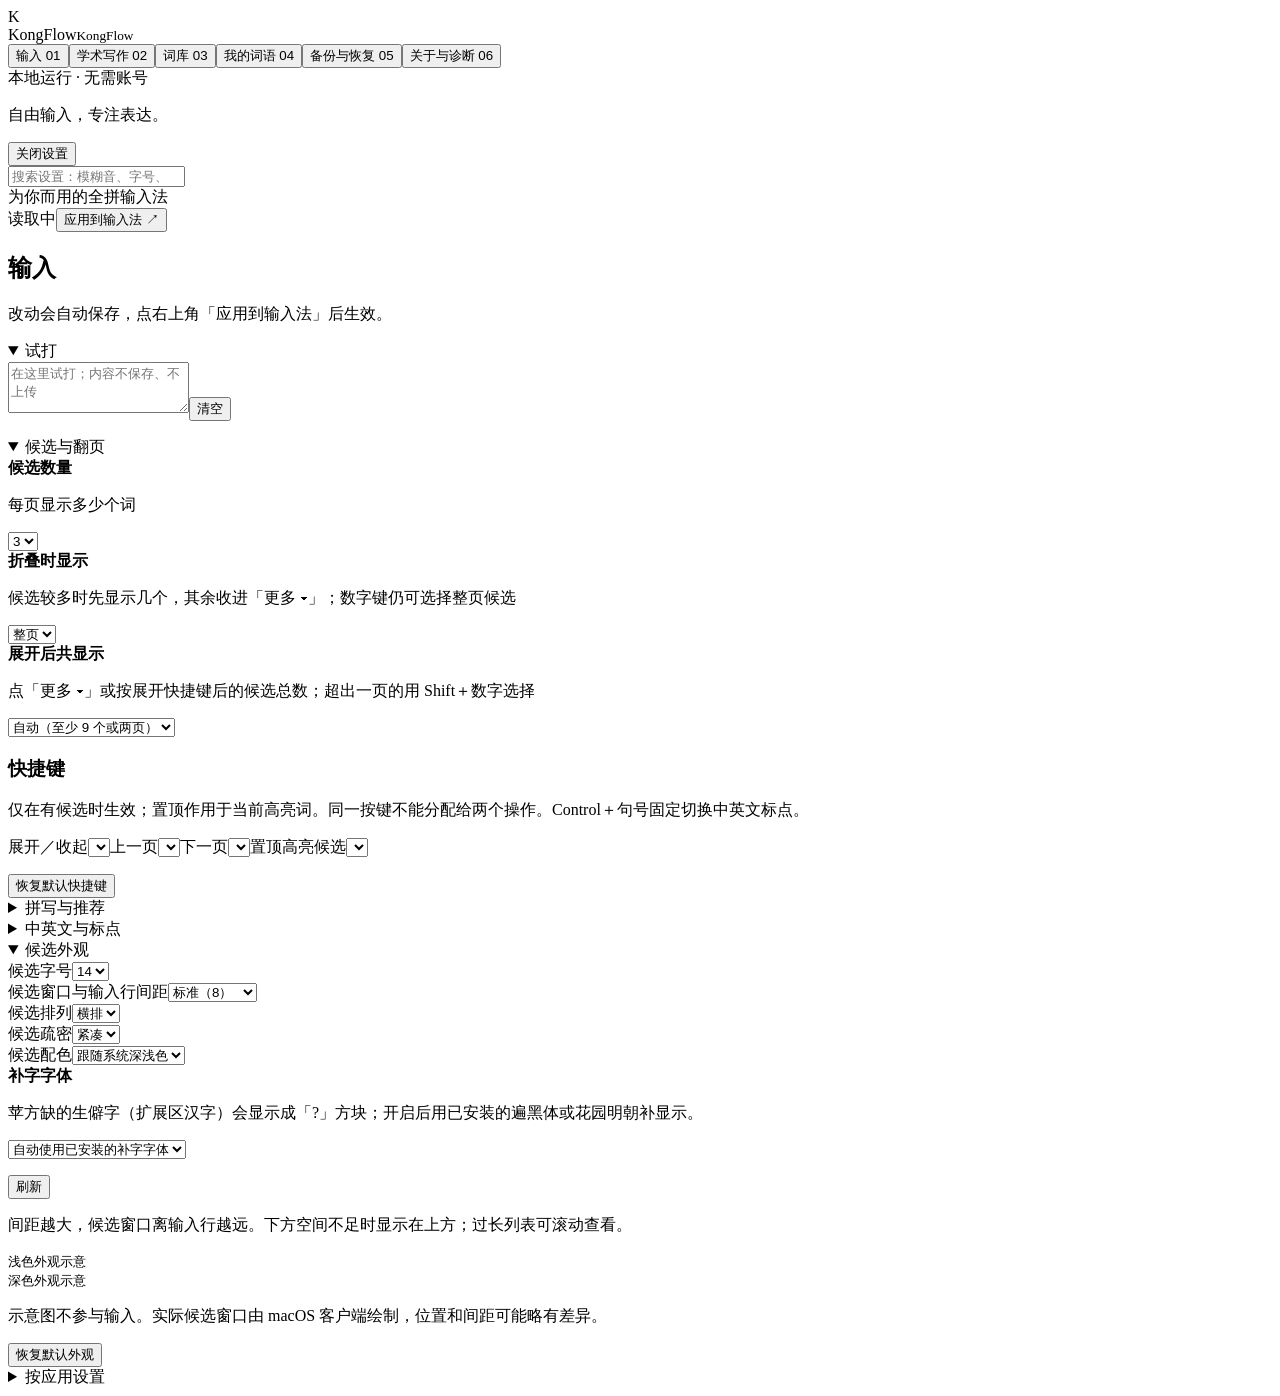
==== commit 7f3b86f0: "Candidate appearance: 补字字体 for rare characters PingFang SC lacks most CJK Extension B+ ideographs, s" ====
--- a/web/index.html
+++ b/web/index.html
@@ -2,7 +2,7 @@
 <html lang="zh-CN"><head><meta charset="utf-8"/><meta content="width=device-width,initial-scale=1" name="viewport"/><title>KongFlow · 你的全拼输入法</title><link href="/style.css" rel="stylesheet"/></head><body>
 <aside><div class="brand"><span class="mark">K</span><div>KongFlow<small id="brand-version">KongFlow</small></div></div><nav><button class="active" data-tab="personalization">输入 <span>01</span></button><button data-tab="academic">学术写作 <span>02</span></button><button data-tab="libraries">词库 <span>03</span></button><button data-tab="words">我的词语 <span>04</span></button><button data-tab="sync">备份与恢复 <span>05</span></button><button data-tab="settings">关于与诊断 <span>06</span></button></nav><div class="aside-bottom"><span class="dot"></span> 本地运行 · 无需账号<p>自由输入，专注表达。</p><button class="text-button" id="quit">关闭设置</button></div></aside>
 <main><div class="toolbar"><input aria-label="搜索设置" id="settings-search" placeholder="搜索设置：模糊音、字号、iCloud…" type="search"/></div><div id="settings-results"></div><header><span>为你而用的全拼输入法</span><div><span id="dirty">读取中</span><button class="primary" id="apply">应用到输入法 ↗</button></div></header>
-<div class="installation" hidden="" id="deployment-progress" role="status"><strong id="progress-title"></strong><p id="progress-steps"></p><button hidden="" id="retry-deploy">重新部署</button> <button hidden="" id="recover-config">恢复上次成功配置</button></div><div hidden="" id="notice" role="status"></div><div class="card" hidden="" id="migration-banner"><div class="grow"><strong>在 iCloud 发现 KongFlow 备份</strong><p id="migration-banner-text"></p></div><button class="primary" id="migration-banner-restore">一键恢复</button><button class="text-button" id="migration-banner-dismiss">不再提示</button></div><section class="page" id="personalization"><h1>输入</h1><p class="lead">改动会自动保存，点右上角「应用到输入法」后生效。</p><div class="config-scope" id="settings-preferences-pane"><details class="preference-group" open=""><summary>试打</summary><div class="preference-content"><textarea aria-label="输入测试区" autocomplete="off" id="sandbox-input" placeholder="在这里试打；内容不保存、不上传" rows="3" spellcheck="false"></textarea><button id="sandbox-clear">清空</button><p id="sandbox-status" role="status"></p><p class="footnote" id="engine-check-status" role="status"></p></div></details><details class="preference-group" open=""><summary>候选与翻页</summary><div class="preference-content"><div class="settings-card"><div><strong>候选数量</strong><p>每页显示多少个词</p></div><select aria-label="候选数量" id="page-size"><option>3</option><option>5</option><option>7</option><option>9</option></select></div><div class="settings-card"><div><strong>折叠时显示</strong><p>候选较多时先显示几个，其余收进「更多 ▾」；数字键仍可选择整页候选</p></div><select aria-label="折叠时显示数量" id="folded-count"><option value="0">整页</option><option value="3">3 个</option><option value="5">5 个</option><option value="7">7 个</option></select></div><div class="settings-card"><div><strong>展开后共显示</strong><p>点「更多 ▾」或按展开快捷键后的候选总数；超出一页的用 Shift＋数字选择</p></div><select aria-label="展开后显示数量" id="expand-total"><option value="0">自动（至少 9 个或两页）</option><option value="12">12 个</option><option value="18">18 个</option><option value="27">27 个</option><option value="36">36 个</option></select></div><h3>快捷键</h3><p class="footnote">仅在有候选时生效；置顶作用于当前高亮词。同一按键不能分配给两个操作。Control＋句号固定切换中英文标点。</p><div class="shortcut-grid"><label>展开／收起<select data-shortcut="expand" id="shortcut-expand"></select></label><label>上一页<select data-shortcut="previous" id="shortcut-previous"></select></label><label>下一页<select data-shortcut="next" id="shortcut-next"></select></label><label>置顶高亮候选<select data-shortcut="pin" id="shortcut-pin"></select></label></div><p id="shortcut-conflict" role="alert"></p><button id="reset-shortcuts">恢复默认快捷键</button></div></details><details class="preference-group"><summary>拼写与推荐</summary><div class="preference-content"><label class="check"><input id="abbreviation" type="checkbox"/>启用简拼</label><p class="footnote">开启：支持 nh、ni'h 等简拼与全拼混输。关闭：按全拼输入，并关闭未输完整音节的补全。自定义短语缩写仍可用。</p><label class="check"><input id="show-pinyin" type="checkbox"/>显示候选词拼音</label><p class="footnote">拼音来自词典注释；自定义缩写短语不强制标注读音。</p><div class="settings-card"><div><strong>本地候选词推荐</strong><p>根据当前拼音、词频和个人选词习惯推荐。快捷排序与置顶优先；关闭后不使用或更新学习词库，已有学习数据保留。</p><p>只想暂时不新增词频，可在菜单栏选择“暂停词频学习”。暂停仍使用已有词频排序，可持续到手动恢复或本次输入法退出；切换应用不会结束暂停。</p></div><input aria-label="本地候选词推荐" id="learning" type="checkbox"/></div><h3>模糊音</h3><p class="footnote">按需开启，双向匹配；不会改写词库中的原始拼音。</p><div class="fuzzy-grid" id="fuzzy-grid"><label class="check"><input data-fuzzy="z_zh" type="checkbox"/>z ↔ zh</label><label class="check"><input data-fuzzy="c_ch" type="checkbox"/>c ↔ ch</label><label class="check"><input data-fuzzy="s_sh" type="checkbox"/>s ↔ sh</label><label class="check"><input data-fuzzy="n_l" type="checkbox"/>n ↔ l</label><label class="check"><input data-fuzzy="f_h" type="checkbox"/>f ↔ h</label><label class="check"><input data-fuzzy="an_ang" type="checkbox"/>an ↔ ang</label><label class="check"><input data-fuzzy="en_eng" type="checkbox"/>en ↔ eng</label><label class="check"><input data-fuzzy="in_ing" type="checkbox"/>in ↔ ing</label></div></div></details><details class="preference-group"><summary>中英文与标点</summary><div class="preference-content"><label class="check"><input id="language-hint" type="checkbox"/>切换中英文时显示短暂提示</label><label class="check"><input id="pair-chinese" type="checkbox"/>中文状态自动补齐成对标点</label><label class="check"><input id="pair-english" type="checkbox"/>英文状态自动补齐成对标点</label><p class="footnote">支持括号和引号，光标留在中间，退格删除空的一对。选中文字后输入左括号或引号可包裹选区；输入已有右括号会跳过。仅在没有正在输入的拼音且应用支持文本定位时生效。撤销由编辑器处理；不兼容的应用可在下方单独停用。中文使用英文标点时，也由中文开关控制。</p><div class="settings-card"><div><strong>引号样式</strong><p>中文状态输入 " ' 时的引号；书名号内再输入 &lt; 自动用〈〉</p></div><select aria-label="引号样式" id="quote-style"><option value="curly">弯引号 “ ” ‘ ’</option><option value="corner">直角引号 「 」『 』</option></select></div><label class="check"><input id="ascii-punctuation" type="checkbox"/>默认使用英文标点</label><label class="check"><input id="direct-english" type="checkbox"/>大写字母开头的英文直接输入</label><label class="check"><input id="recognize-addresses" type="checkbox"/>识别网址和邮箱</label><p class="footnote">英文示例 OpenAI，网址 example.com，邮箱 name@example.com。小写普通字母仍按拼音处理。</p></div></details><details class="preference-group" open=""><summary>候选外观</summary><div class="preference-content"><div class="appearance-controls"><div class="settings-card"><label for="font-size">候选字号</label><select id="font-size"><option>14</option><option>16</option><option>17</option><option>18</option><option>20</option><option>22</option><option>24</option></select></div><div class="settings-card"><label for="candidate-gap">候选窗口与输入行间距</label><select id="candidate-gap"><option value="8">标准（8）</option><option value="12">舒适（12）</option><option value="18">宽松（18）</option><option value="24">更宽（24）</option></select></div><div class="settings-card"><label for="candidate-layout">候选排列</label><select id="candidate-layout"><option value="linear">横排</option><option value="stacked">竖排</option></select></div><div class="settings-card"><label for="candidate-density">候选疏密</label><select id="candidate-density"><option value="compact">紧凑</option><option value="standard">标准</option><option value="loose">宽松</option></select></div><div class="settings-card"><label for="candidate-theme">候选配色</label><select id="candidate-theme"><option value="auto">跟随系统深浅色</option><option value="light">始终浅色</option><option value="dark">始终深色</option></select></div></div><p class="footnote">间距越大，候选窗口离输入行越远。下方空间不足时显示在上方；过长列表可滚动查看。</p><div class="preview-grid"><div class="candidate-swatch" data-theme="light" id="preview-light"><small>浅色外观示意</small><div class="preview-candidates"></div></div><div class="candidate-swatch" data-theme="dark" id="preview-dark"><small>深色外观示意</small><div class="preview-candidates"></div></div></div><p class="footnote">示意图不参与输入。实际候选窗口由 macOS 客户端绘制，位置和间距可能略有差异。</p> <button id="reset-appearance">恢复默认外观</button></div></details><details class="preference-group"><summary>按应用设置</summary><div class="preference-content"><p class="footnote">可指定默认中文、默认英文，或记住这个应用上次的中英文状态。记忆只保存在本机，不记录输入内容；没有记录时先用中文。</p><div class="toolbar"><select aria-label="选择应用" id="app-picker"><option value="">选择本机应用</option></select><select aria-label="初始输入状态" id="app-mode"><option value="default">跟随客户端默认</option><option value="chinese">默认中文</option><option value="english">默认英文</option><option value="remember">记住上次中英文状态</option></select><label class="check"><input id="app-disable-pairs" type="checkbox"/>此应用停用成对标点</label><label>此应用候选间距<select id="app-candidate-gap"><option value="">跟随全局</option><option value="8">标准（8）</option><option value="12">舒适（12）</option><option value="18">宽松（18）</option><option value="24">更宽（24）</option></select></label><button id="add-app-preference">保存应用设置</button></div><p class="footnote">建议在微信、Word、Chrome 和备忘录分别试打 nh、nihao，切换中英文，检查屏幕边缘候选位置，再测试括号包裹与撤销。这里保存的是兼容性偏好，不代表已自动完成这些应用的验证。</p><button class="text-button" id="refresh-apps">刷新应用列表</button><div id="app-preferences"></div></div></details></div></section><section class="page" hidden="" id="academic"><h1>学术写作</h1><p class="lead">繁简、生僻字与古籍检索。设置改动自动保存，应用后生效。</p><div class="config-scope"><details class="preference-group" open=""><summary>繁体</summary><div class="preference-content"><label class="check"><input id="traditional" type="checkbox"/>默认繁体输出</label><p class="footnote">随时可用 Control＋Shift＋F 或输入法菜单「繁体输出」切换。繁体按 OpenCC 简转繁（s2t）转换候选，个别字可能需要手动核对。</p><div class="settings-card"><div><strong>繁体用字</strong><p>繁体输出时采用的标准</p></div><select aria-label="繁体用字" id="traditional-variant"><option value="s2t">通用繁体（OpenCC 标准）</option><option value="s2tw">台湾用字</option><option value="s2twp">台湾用字与用词</option><option value="s2hk">香港用字</option></select></div></div></details><details class="preference-group" open=""><summary>生僻字与拆字</summary><div class="preference-content"><label class="check"><input id="rare-chars" type="checkbox"/>收入生僻字（雾凇 41448 大字表）</label><p class="footnote">常用词排序不变，生僻字排在后面。适合古籍人名、异体字。</p><label class="check"><input id="radical-lookup" type="checkbox"/>部件拆字</label><p class="footnote">先输入 u，再依次输入各部件的拼音，例如 ushanfeng 找「岚」。候选旁显示读音。</p><label class="check"><input id="select-character" type="checkbox"/>以词定字</label><p class="footnote">有候选时按 [ 上屏首字、] 上屏末字，例如 sixiang 后按 [ 得「思」。翻页键设为 [ ] 时自动停用。</p></div></details><details class="preference-group" open=""><summary>年号、纪日、典籍与注音</summary><div class="preference-content"><label class="check"><input id="reference-tools" type="checkbox"/>年号、四书与注音</label><p class="footnote">i＋年号拼音＋年数：ikx20 →「康熙二十年（1681）」；i＋公元年：i1681 列出当年各年号，公元前用 q，如 iq140。v＋句首拼音首字母：vxesx →「学而时习之，不亦说乎？」并标出处。/＋数字标调拼音：/lun2yu3 → lúnyǔ，v 表示 ü。</p><p class="footnote">i＋公历年月日（8 位），如 i16810315 →「康熙二十年正月廿六」，并给出干支纪年、纪日；1582 年 10 月 15 日以前按儒略历理解。v 速输另收《诗经》《楚辞》、唐诗三百首和蒙学（三字经、千字文、百家姓、弟子规、增广贤文）。</p><div class="settings-card"><div><strong>引文出处</strong><p>v 速输典籍时，首选是否连出处一起上屏；另一种形式作为第二候选</p></div><select aria-label="引文出处" id="cite-style"><option value="paren">括注：……（《论语·学而》）</option><option value="dash">破折号：……——《论语·学而》</option><option value="none">只上屏原文</option></select></div></div></details><details class="preference-group"><summary>我的典籍</summary><div class="preference-content"><p class="footnote">导入你自己的文本（.txt、.md、.docx），一个文件为一部书，文件名即书名；以 # 开头的行作为篇名。导入后用 v＋句首拼音首字母速输，并按上面的格式带出处。</p><div class="toolbar"><input aria-label="典籍文件或文件夹路径" id="classics-path" placeholder="文件或文件夹路径"/><button id="classics-pick">选择文件夹</button><button id="classics-import">导入</button><span id="classics-status" role="status"></span></div><div id="classics-list"></div></div></details><details class="preference-group"><summary>字号表</summary><div class="preference-content"><p class="footnote">每行一人：本名、类别、字号，用 Tab 分隔，可再加一列字号拼音。类别为字、号、别号、谥号、室名、笔名、本名、其他。之后输入字号的全拼会列出本名，输入本名的全拼会列出字号。请从可靠的人物传记资料整理。</p><textarea id="names-text" placeholder="王守仁	号	阳明
+<div class="installation" hidden="" id="deployment-progress" role="status"><strong id="progress-title"></strong><p id="progress-steps"></p><button hidden="" id="retry-deploy">重新部署</button> <button hidden="" id="recover-config">恢复上次成功配置</button></div><div hidden="" id="notice" role="status"></div><div class="card" hidden="" id="migration-banner"><div class="grow"><strong>在 iCloud 发现 KongFlow 备份</strong><p id="migration-banner-text"></p></div><button class="primary" id="migration-banner-restore">一键恢复</button><button class="text-button" id="migration-banner-dismiss">不再提示</button></div><section class="page" id="personalization"><h1>输入</h1><p class="lead">改动会自动保存，点右上角「应用到输入法」后生效。</p><div class="config-scope" id="settings-preferences-pane"><details class="preference-group" open=""><summary>试打</summary><div class="preference-content"><textarea aria-label="输入测试区" autocomplete="off" id="sandbox-input" placeholder="在这里试打；内容不保存、不上传" rows="3" spellcheck="false"></textarea><button id="sandbox-clear">清空</button><p id="sandbox-status" role="status"></p><p class="footnote" id="engine-check-status" role="status"></p></div></details><details class="preference-group" open=""><summary>候选与翻页</summary><div class="preference-content"><div class="settings-card"><div><strong>候选数量</strong><p>每页显示多少个词</p></div><select aria-label="候选数量" id="page-size"><option>3</option><option>5</option><option>7</option><option>9</option></select></div><div class="settings-card"><div><strong>折叠时显示</strong><p>候选较多时先显示几个，其余收进「更多 ▾」；数字键仍可选择整页候选</p></div><select aria-label="折叠时显示数量" id="folded-count"><option value="0">整页</option><option value="3">3 个</option><option value="5">5 个</option><option value="7">7 个</option></select></div><div class="settings-card"><div><strong>展开后共显示</strong><p>点「更多 ▾」或按展开快捷键后的候选总数；超出一页的用 Shift＋数字选择</p></div><select aria-label="展开后显示数量" id="expand-total"><option value="0">自动（至少 9 个或两页）</option><option value="12">12 个</option><option value="18">18 个</option><option value="27">27 个</option><option value="36">36 个</option></select></div><h3>快捷键</h3><p class="footnote">仅在有候选时生效；置顶作用于当前高亮词。同一按键不能分配给两个操作。Control＋句号固定切换中英文标点。</p><div class="shortcut-grid"><label>展开／收起<select data-shortcut="expand" id="shortcut-expand"></select></label><label>上一页<select data-shortcut="previous" id="shortcut-previous"></select></label><label>下一页<select data-shortcut="next" id="shortcut-next"></select></label><label>置顶高亮候选<select data-shortcut="pin" id="shortcut-pin"></select></label></div><p id="shortcut-conflict" role="alert"></p><button id="reset-shortcuts">恢复默认快捷键</button></div></details><details class="preference-group"><summary>拼写与推荐</summary><div class="preference-content"><label class="check"><input id="abbreviation" type="checkbox"/>启用简拼</label><p class="footnote">开启：支持 nh、ni'h 等简拼与全拼混输。关闭：按全拼输入，并关闭未输完整音节的补全。自定义短语缩写仍可用。</p><label class="check"><input id="show-pinyin" type="checkbox"/>显示候选词拼音</label><p class="footnote">拼音来自词典注释；自定义缩写短语不强制标注读音。</p><div class="settings-card"><div><strong>本地候选词推荐</strong><p>根据当前拼音、词频和个人选词习惯推荐。快捷排序与置顶优先；关闭后不使用或更新学习词库，已有学习数据保留。</p><p>只想暂时不新增词频，可在菜单栏选择“暂停词频学习”。暂停仍使用已有词频排序，可持续到手动恢复或本次输入法退出；切换应用不会结束暂停。</p></div><input aria-label="本地候选词推荐" id="learning" type="checkbox"/></div><h3>模糊音</h3><p class="footnote">按需开启，双向匹配；不会改写词库中的原始拼音。</p><div class="fuzzy-grid" id="fuzzy-grid"><label class="check"><input data-fuzzy="z_zh" type="checkbox"/>z ↔ zh</label><label class="check"><input data-fuzzy="c_ch" type="checkbox"/>c ↔ ch</label><label class="check"><input data-fuzzy="s_sh" type="checkbox"/>s ↔ sh</label><label class="check"><input data-fuzzy="n_l" type="checkbox"/>n ↔ l</label><label class="check"><input data-fuzzy="f_h" type="checkbox"/>f ↔ h</label><label class="check"><input data-fuzzy="an_ang" type="checkbox"/>an ↔ ang</label><label class="check"><input data-fuzzy="en_eng" type="checkbox"/>en ↔ eng</label><label class="check"><input data-fuzzy="in_ing" type="checkbox"/>in ↔ ing</label></div></div></details><details class="preference-group"><summary>中英文与标点</summary><div class="preference-content"><label class="check"><input id="language-hint" type="checkbox"/>切换中英文时显示短暂提示</label><label class="check"><input id="pair-chinese" type="checkbox"/>中文状态自动补齐成对标点</label><label class="check"><input id="pair-english" type="checkbox"/>英文状态自动补齐成对标点</label><p class="footnote">支持括号和引号，光标留在中间，退格删除空的一对。选中文字后输入左括号或引号可包裹选区；输入已有右括号会跳过。仅在没有正在输入的拼音且应用支持文本定位时生效。撤销由编辑器处理；不兼容的应用可在下方单独停用。中文使用英文标点时，也由中文开关控制。</p><div class="settings-card"><div><strong>引号样式</strong><p>中文状态输入 " ' 时的引号；书名号内再输入 &lt; 自动用〈〉</p></div><select aria-label="引号样式" id="quote-style"><option value="curly">弯引号 “ ” ‘ ’</option><option value="corner">直角引号 「 」『 』</option></select></div><label class="check"><input id="ascii-punctuation" type="checkbox"/>默认使用英文标点</label><label class="check"><input id="direct-english" type="checkbox"/>大写字母开头的英文直接输入</label><label class="check"><input id="recognize-addresses" type="checkbox"/>识别网址和邮箱</label><p class="footnote">英文示例 OpenAI，网址 example.com，邮箱 name@example.com。小写普通字母仍按拼音处理。</p></div></details><details class="preference-group" open=""><summary>候选外观</summary><div class="preference-content"><div class="appearance-controls"><div class="settings-card"><label for="font-size">候选字号</label><select id="font-size"><option>14</option><option>16</option><option>17</option><option>18</option><option>20</option><option>22</option><option>24</option></select></div><div class="settings-card"><label for="candidate-gap">候选窗口与输入行间距</label><select id="candidate-gap"><option value="8">标准（8）</option><option value="12">舒适（12）</option><option value="18">宽松（18）</option><option value="24">更宽（24）</option></select></div><div class="settings-card"><label for="candidate-layout">候选排列</label><select id="candidate-layout"><option value="linear">横排</option><option value="stacked">竖排</option></select></div><div class="settings-card"><label for="candidate-density">候选疏密</label><select id="candidate-density"><option value="compact">紧凑</option><option value="standard">标准</option><option value="loose">宽松</option></select></div><div class="settings-card"><label for="candidate-theme">候选配色</label><select id="candidate-theme"><option value="auto">跟随系统深浅色</option><option value="light">始终浅色</option><option value="dark">始终深色</option></select></div></div><div class="settings-card"><div><strong>补字字体</strong><p>苹方缺的生僻字（扩展区汉字）会显示成「?」方块；开启后用已安装的遍黑体或花园明朝补显示。</p></div><select aria-label="补字字体" id="fallback-font"><option value="auto">自动使用已安装的补字字体</option><option value="off">不使用</option></select></div><p class="footnote" id="fallback-font-status" role="status"></p><button class="text-button" id="fallback-font-refresh">刷新</button><p class="footnote">间距越大，候选窗口离输入行越远。下方空间不足时显示在上方；过长列表可滚动查看。</p><div class="preview-grid"><div class="candidate-swatch" data-theme="light" id="preview-light"><small>浅色外观示意</small><div class="preview-candidates"></div></div><div class="candidate-swatch" data-theme="dark" id="preview-dark"><small>深色外观示意</small><div class="preview-candidates"></div></div></div><p class="footnote">示意图不参与输入。实际候选窗口由 macOS 客户端绘制，位置和间距可能略有差异。</p> <button id="reset-appearance">恢复默认外观</button></div></details><details class="preference-group"><summary>按应用设置</summary><div class="preference-content"><p class="footnote">可指定默认中文、默认英文，或记住这个应用上次的中英文状态。记忆只保存在本机，不记录输入内容；没有记录时先用中文。</p><div class="toolbar"><select aria-label="选择应用" id="app-picker"><option value="">选择本机应用</option></select><select aria-label="初始输入状态" id="app-mode"><option value="default">跟随客户端默认</option><option value="chinese">默认中文</option><option value="english">默认英文</option><option value="remember">记住上次中英文状态</option></select><label class="check"><input id="app-disable-pairs" type="checkbox"/>此应用停用成对标点</label><label>此应用候选间距<select id="app-candidate-gap"><option value="">跟随全局</option><option value="8">标准（8）</option><option value="12">舒适（12）</option><option value="18">宽松（18）</option><option value="24">更宽（24）</option></select></label><button id="add-app-preference">保存应用设置</button></div><p class="footnote">建议在微信、Word、Chrome 和备忘录分别试打 nh、nihao，切换中英文，检查屏幕边缘候选位置，再测试括号包裹与撤销。这里保存的是兼容性偏好，不代表已自动完成这些应用的验证。</p><button class="text-button" id="refresh-apps">刷新应用列表</button><div id="app-preferences"></div></div></details></div></section><section class="page" hidden="" id="academic"><h1>学术写作</h1><p class="lead">繁简、生僻字与古籍检索。设置改动自动保存，应用后生效。</p><div class="config-scope"><details class="preference-group" open=""><summary>繁体</summary><div class="preference-content"><label class="check"><input id="traditional" type="checkbox"/>默认繁体输出</label><p class="footnote">随时可用 Control＋Shift＋F 或输入法菜单「繁体输出」切换。繁体按 OpenCC 简转繁（s2t）转换候选，个别字可能需要手动核对。</p><div class="settings-card"><div><strong>繁体用字</strong><p>繁体输出时采用的标准</p></div><select aria-label="繁体用字" id="traditional-variant"><option value="s2t">通用繁体（OpenCC 标准）</option><option value="s2tw">台湾用字</option><option value="s2twp">台湾用字与用词</option><option value="s2hk">香港用字</option></select></div></div></details><details class="preference-group" open=""><summary>生僻字与拆字</summary><div class="preference-content"><label class="check"><input id="rare-chars" type="checkbox"/>收入生僻字（雾凇 41448 大字表）</label><p class="footnote">常用词排序不变，生僻字排在后面。适合古籍人名、异体字。</p><label class="check"><input id="radical-lookup" type="checkbox"/>部件拆字</label><p class="footnote">先输入 u，再依次输入各部件的拼音，例如 ushanfeng 找「岚」。候选旁显示读音。</p><label class="check"><input id="select-character" type="checkbox"/>以词定字</label><p class="footnote">有候选时按 [ 上屏首字、] 上屏末字，例如 sixiang 后按 [ 得「思」。翻页键设为 [ ] 时自动停用。</p></div></details><details class="preference-group" open=""><summary>年号、纪日、典籍与注音</summary><div class="preference-content"><label class="check"><input id="reference-tools" type="checkbox"/>年号、四书与注音</label><p class="footnote">i＋年号拼音＋年数：ikx20 →「康熙二十年（1681）」；i＋公元年：i1681 列出当年各年号，公元前用 q，如 iq140。v＋句首拼音首字母：vxesx →「学而时习之，不亦说乎？」并标出处。/＋数字标调拼音：/lun2yu3 → lúnyǔ，v 表示 ü。</p><p class="footnote">i＋公历年月日（8 位），如 i16810315 →「康熙二十年正月廿六」，并给出干支纪年、纪日；1582 年 10 月 15 日以前按儒略历理解。v 速输另收《诗经》《楚辞》、唐诗三百首和蒙学（三字经、千字文、百家姓、弟子规、增广贤文）。</p><div class="settings-card"><div><strong>引文出处</strong><p>v 速输典籍时，首选是否连出处一起上屏；另一种形式作为第二候选</p></div><select aria-label="引文出处" id="cite-style"><option value="paren">括注：……（《论语·学而》）</option><option value="dash">破折号：……——《论语·学而》</option><option value="none">只上屏原文</option></select></div></div></details><details class="preference-group"><summary>我的典籍</summary><div class="preference-content"><p class="footnote">导入你自己的文本（.txt、.md、.docx），一个文件为一部书，文件名即书名；以 # 开头的行作为篇名。导入后用 v＋句首拼音首字母速输，并按上面的格式带出处。</p><div class="toolbar"><input aria-label="典籍文件或文件夹路径" id="classics-path" placeholder="文件或文件夹路径"/><button id="classics-pick">选择文件夹</button><button id="classics-import">导入</button><span id="classics-status" role="status"></span></div><div id="classics-list"></div></div></details><details class="preference-group"><summary>字号表</summary><div class="preference-content"><p class="footnote">每行一人：本名、类别、字号，用 Tab 分隔，可再加一列字号拼音。类别为字、号、别号、谥号、室名、笔名、本名、其他。之后输入字号的全拼会列出本名，输入本名的全拼会列出字号。请从可靠的人物传记资料整理。</p><textarea id="names-text" placeholder="王守仁	号	阳明
 黄宗羲	号	梨洲" rows="4" spellcheck="false"></textarea><div class="toolbar"><button id="names-import">导入字号</button><button class="text-button" id="names-clear">清空字号表</button><span id="names-status" role="status"></span></div></div></details></div><p class="footnote">年号表依据万国鼎《中国历史纪年表》（经 ytliu0/ChineseCalendar 整理，GPL-3.0）；四书原文来自 chinese-poetry 开源数据（MIT），章节编号随该数据。</p></section><section class="page" hidden="" id="libraries"><h1>词库</h1> <div class="" id="settings-vocabulary-pane">
 <div class="toolbar"><button data-tab="review">处理特殊词条 <span id="review-badge">…</span></button></div><div class="section-heading"><h2>你的词库</h2><span id="lib-count"></span></div><div class="card base"><div class="icon">雾</div><div class="grow"><strong>雾凇 · 日常基础词库</strong><p>常用字、基础词与扩展词 · 精简全拼</p></div><span class="tag">内置</span></div><div id="lib-list"></div><h2>词库场景</h2><div class="toolbar"><input aria-label="场景名称" id="scene-name" maxlength="50" placeholder="工作 / 写作"/><button id="save-scene">保存当前词库组合</button></div><div id="scene-list"></div><p class="footnote">场景只切换保存时已有词库的启用状态，新加入或编辑后的词库保持当前状态。切换后需应用。</p><div class="toolbar"><button id="new-library">＋ 新建词库</button><a class="button" download="" href="/api/library-export">导出已启用词库与个人词语</a></div>
 <label class="drop" id="drop" tabindex="0"><input accept=".bin,.scel,.txt,.csv,.yaml,.yml" hidden="" id="file" type="file"/><span class="plus">＋</span><strong>导入你的词库</strong><span>拖入文件，或点击选择</span><small>搜狗备份 .bin / 细胞词库 .scel · 带拼音的 TXT / CSV · Rime 词库　/　最大 32 MB</small></label>
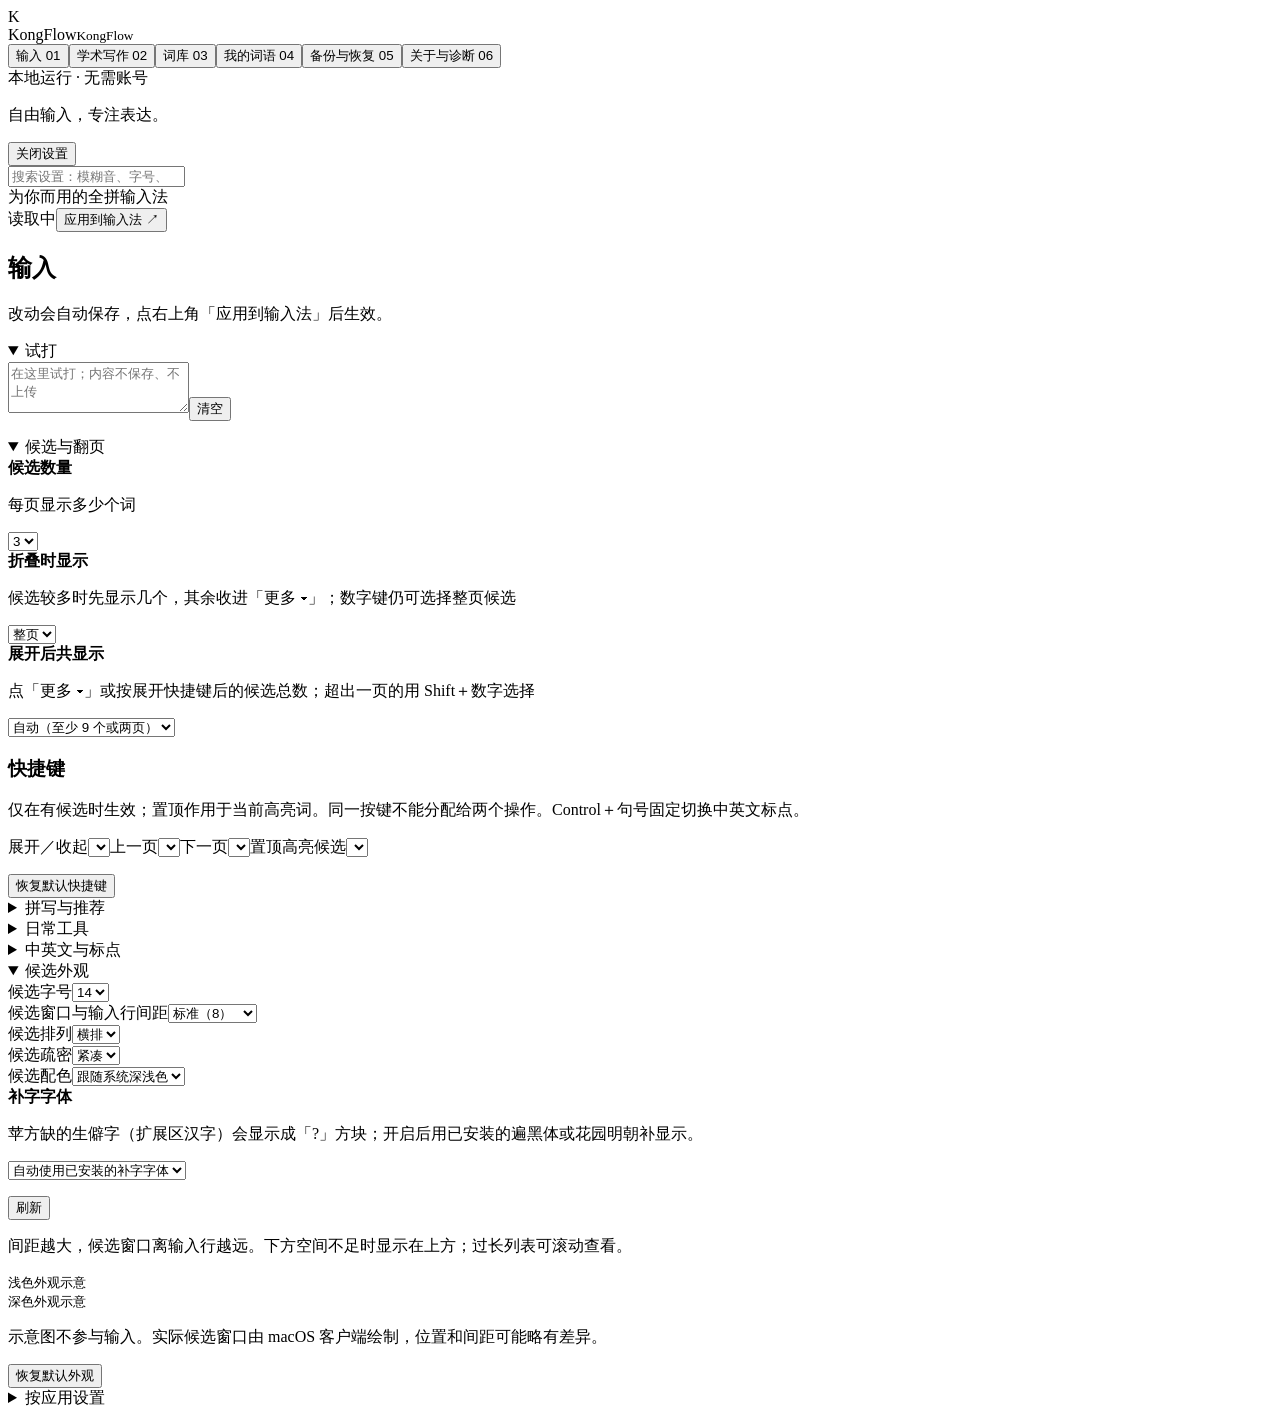
==== commit 0a732e46: "KongFlow 0.42: everyday tools from rime-ice (English words, correction hints, number capitals, Unico" ====
--- a/web/index.html
+++ b/web/index.html
@@ -1,30 +1,1076 @@
-<!DOCTYPE html>
-<html lang="zh-CN"><head><meta charset="utf-8"/><meta content="width=device-width,initial-scale=1" name="viewport"/><title>KongFlow · 你的全拼输入法</title><link href="/style.css" rel="stylesheet"/></head><body>
-<aside><div class="brand"><span class="mark">K</span><div>KongFlow<small id="brand-version">KongFlow</small></div></div><nav><button class="active" data-tab="personalization">输入 <span>01</span></button><button data-tab="academic">学术写作 <span>02</span></button><button data-tab="libraries">词库 <span>03</span></button><button data-tab="words">我的词语 <span>04</span></button><button data-tab="sync">备份与恢复 <span>05</span></button><button data-tab="settings">关于与诊断 <span>06</span></button></nav><div class="aside-bottom"><span class="dot"></span> 本地运行 · 无需账号<p>自由输入，专注表达。</p><button class="text-button" id="quit">关闭设置</button></div></aside>
-<main><div class="toolbar"><input aria-label="搜索设置" id="settings-search" placeholder="搜索设置：模糊音、字号、iCloud…" type="search"/></div><div id="settings-results"></div><header><span>为你而用的全拼输入法</span><div><span id="dirty">读取中</span><button class="primary" id="apply">应用到输入法 ↗</button></div></header>
-<div class="installation" hidden="" id="deployment-progress" role="status"><strong id="progress-title"></strong><p id="progress-steps"></p><button hidden="" id="retry-deploy">重新部署</button> <button hidden="" id="recover-config">恢复上次成功配置</button></div><div hidden="" id="notice" role="status"></div><div class="card" hidden="" id="migration-banner"><div class="grow"><strong>在 iCloud 发现 KongFlow 备份</strong><p id="migration-banner-text"></p></div><button class="primary" id="migration-banner-restore">一键恢复</button><button class="text-button" id="migration-banner-dismiss">不再提示</button></div><section class="page" id="personalization"><h1>输入</h1><p class="lead">改动会自动保存，点右上角「应用到输入法」后生效。</p><div class="config-scope" id="settings-preferences-pane"><details class="preference-group" open=""><summary>试打</summary><div class="preference-content"><textarea aria-label="输入测试区" autocomplete="off" id="sandbox-input" placeholder="在这里试打；内容不保存、不上传" rows="3" spellcheck="false"></textarea><button id="sandbox-clear">清空</button><p id="sandbox-status" role="status"></p><p class="footnote" id="engine-check-status" role="status"></p></div></details><details class="preference-group" open=""><summary>候选与翻页</summary><div class="preference-content"><div class="settings-card"><div><strong>候选数量</strong><p>每页显示多少个词</p></div><select aria-label="候选数量" id="page-size"><option>3</option><option>5</option><option>7</option><option>9</option></select></div><div class="settings-card"><div><strong>折叠时显示</strong><p>候选较多时先显示几个，其余收进「更多 ▾」；数字键仍可选择整页候选</p></div><select aria-label="折叠时显示数量" id="folded-count"><option value="0">整页</option><option value="3">3 个</option><option value="5">5 个</option><option value="7">7 个</option></select></div><div class="settings-card"><div><strong>展开后共显示</strong><p>点「更多 ▾」或按展开快捷键后的候选总数；超出一页的用 Shift＋数字选择</p></div><select aria-label="展开后显示数量" id="expand-total"><option value="0">自动（至少 9 个或两页）</option><option value="12">12 个</option><option value="18">18 个</option><option value="27">27 个</option><option value="36">36 个</option></select></div><h3>快捷键</h3><p class="footnote">仅在有候选时生效；置顶作用于当前高亮词。同一按键不能分配给两个操作。Control＋句号固定切换中英文标点。</p><div class="shortcut-grid"><label>展开／收起<select data-shortcut="expand" id="shortcut-expand"></select></label><label>上一页<select data-shortcut="previous" id="shortcut-previous"></select></label><label>下一页<select data-shortcut="next" id="shortcut-next"></select></label><label>置顶高亮候选<select data-shortcut="pin" id="shortcut-pin"></select></label></div><p id="shortcut-conflict" role="alert"></p><button id="reset-shortcuts">恢复默认快捷键</button></div></details><details class="preference-group"><summary>拼写与推荐</summary><div class="preference-content"><label class="check"><input id="abbreviation" type="checkbox"/>启用简拼</label><p class="footnote">开启：支持 nh、ni'h 等简拼与全拼混输。关闭：按全拼输入，并关闭未输完整音节的补全。自定义短语缩写仍可用。</p><label class="check"><input id="show-pinyin" type="checkbox"/>显示候选词拼音</label><p class="footnote">拼音来自词典注释；自定义缩写短语不强制标注读音。</p><div class="settings-card"><div><strong>本地候选词推荐</strong><p>根据当前拼音、词频和个人选词习惯推荐。快捷排序与置顶优先；关闭后不使用或更新学习词库，已有学习数据保留。</p><p>只想暂时不新增词频，可在菜单栏选择“暂停词频学习”。暂停仍使用已有词频排序，可持续到手动恢复或本次输入法退出；切换应用不会结束暂停。</p></div><input aria-label="本地候选词推荐" id="learning" type="checkbox"/></div><h3>模糊音</h3><p class="footnote">按需开启，双向匹配；不会改写词库中的原始拼音。</p><div class="fuzzy-grid" id="fuzzy-grid"><label class="check"><input data-fuzzy="z_zh" type="checkbox"/>z ↔ zh</label><label class="check"><input data-fuzzy="c_ch" type="checkbox"/>c ↔ ch</label><label class="check"><input data-fuzzy="s_sh" type="checkbox"/>s ↔ sh</label><label class="check"><input data-fuzzy="n_l" type="checkbox"/>n ↔ l</label><label class="check"><input data-fuzzy="f_h" type="checkbox"/>f ↔ h</label><label class="check"><input data-fuzzy="an_ang" type="checkbox"/>an ↔ ang</label><label class="check"><input data-fuzzy="en_eng" type="checkbox"/>en ↔ eng</label><label class="check"><input data-fuzzy="in_ing" type="checkbox"/>in ↔ ing</label></div></div></details><details class="preference-group"><summary>中英文与标点</summary><div class="preference-content"><label class="check"><input id="language-hint" type="checkbox"/>切换中英文时显示短暂提示</label><label class="check"><input id="pair-chinese" type="checkbox"/>中文状态自动补齐成对标点</label><label class="check"><input id="pair-english" type="checkbox"/>英文状态自动补齐成对标点</label><p class="footnote">支持括号和引号，光标留在中间，退格删除空的一对。选中文字后输入左括号或引号可包裹选区；输入已有右括号会跳过。仅在没有正在输入的拼音且应用支持文本定位时生效。撤销由编辑器处理；不兼容的应用可在下方单独停用。中文使用英文标点时，也由中文开关控制。</p><div class="settings-card"><div><strong>引号样式</strong><p>中文状态输入 " ' 时的引号；书名号内再输入 &lt; 自动用〈〉</p></div><select aria-label="引号样式" id="quote-style"><option value="curly">弯引号 “ ” ‘ ’</option><option value="corner">直角引号 「 」『 』</option></select></div><label class="check"><input id="ascii-punctuation" type="checkbox"/>默认使用英文标点</label><label class="check"><input id="direct-english" type="checkbox"/>大写字母开头的英文直接输入</label><label class="check"><input id="recognize-addresses" type="checkbox"/>识别网址和邮箱</label><p class="footnote">英文示例 OpenAI，网址 example.com，邮箱 name@example.com。小写普通字母仍按拼音处理。</p></div></details><details class="preference-group" open=""><summary>候选外观</summary><div class="preference-content"><div class="appearance-controls"><div class="settings-card"><label for="font-size">候选字号</label><select id="font-size"><option>14</option><option>16</option><option>17</option><option>18</option><option>20</option><option>22</option><option>24</option></select></div><div class="settings-card"><label for="candidate-gap">候选窗口与输入行间距</label><select id="candidate-gap"><option value="8">标准（8）</option><option value="12">舒适（12）</option><option value="18">宽松（18）</option><option value="24">更宽（24）</option></select></div><div class="settings-card"><label for="candidate-layout">候选排列</label><select id="candidate-layout"><option value="linear">横排</option><option value="stacked">竖排</option></select></div><div class="settings-card"><label for="candidate-density">候选疏密</label><select id="candidate-density"><option value="compact">紧凑</option><option value="standard">标准</option><option value="loose">宽松</option></select></div><div class="settings-card"><label for="candidate-theme">候选配色</label><select id="candidate-theme"><option value="auto">跟随系统深浅色</option><option value="light">始终浅色</option><option value="dark">始终深色</option></select></div></div><div class="settings-card"><div><strong>补字字体</strong><p>苹方缺的生僻字（扩展区汉字）会显示成「?」方块；开启后用已安装的遍黑体或花园明朝补显示。</p></div><select aria-label="补字字体" id="fallback-font"><option value="auto">自动使用已安装的补字字体</option><option value="off">不使用</option></select></div><p class="footnote" id="fallback-font-status" role="status"></p><button class="text-button" id="fallback-font-refresh">刷新</button><p class="footnote">间距越大，候选窗口离输入行越远。下方空间不足时显示在上方；过长列表可滚动查看。</p><div class="preview-grid"><div class="candidate-swatch" data-theme="light" id="preview-light"><small>浅色外观示意</small><div class="preview-candidates"></div></div><div class="candidate-swatch" data-theme="dark" id="preview-dark"><small>深色外观示意</small><div class="preview-candidates"></div></div></div><p class="footnote">示意图不参与输入。实际候选窗口由 macOS 客户端绘制，位置和间距可能略有差异。</p> <button id="reset-appearance">恢复默认外观</button></div></details><details class="preference-group"><summary>按应用设置</summary><div class="preference-content"><p class="footnote">可指定默认中文、默认英文，或记住这个应用上次的中英文状态。记忆只保存在本机，不记录输入内容；没有记录时先用中文。</p><div class="toolbar"><select aria-label="选择应用" id="app-picker"><option value="">选择本机应用</option></select><select aria-label="初始输入状态" id="app-mode"><option value="default">跟随客户端默认</option><option value="chinese">默认中文</option><option value="english">默认英文</option><option value="remember">记住上次中英文状态</option></select><label class="check"><input id="app-disable-pairs" type="checkbox"/>此应用停用成对标点</label><label>此应用候选间距<select id="app-candidate-gap"><option value="">跟随全局</option><option value="8">标准（8）</option><option value="12">舒适（12）</option><option value="18">宽松（18）</option><option value="24">更宽（24）</option></select></label><button id="add-app-preference">保存应用设置</button></div><p class="footnote">建议在微信、Word、Chrome 和备忘录分别试打 nh、nihao，切换中英文，检查屏幕边缘候选位置，再测试括号包裹与撤销。这里保存的是兼容性偏好，不代表已自动完成这些应用的验证。</p><button class="text-button" id="refresh-apps">刷新应用列表</button><div id="app-preferences"></div></div></details></div></section><section class="page" hidden="" id="academic"><h1>学术写作</h1><p class="lead">繁简、生僻字与古籍检索。设置改动自动保存，应用后生效。</p><div class="config-scope"><details class="preference-group" open=""><summary>繁体</summary><div class="preference-content"><label class="check"><input id="traditional" type="checkbox"/>默认繁体输出</label><p class="footnote">随时可用 Control＋Shift＋F 或输入法菜单「繁体输出」切换。繁体按 OpenCC 简转繁（s2t）转换候选，个别字可能需要手动核对。</p><div class="settings-card"><div><strong>繁体用字</strong><p>繁体输出时采用的标准</p></div><select aria-label="繁体用字" id="traditional-variant"><option value="s2t">通用繁体（OpenCC 标准）</option><option value="s2tw">台湾用字</option><option value="s2twp">台湾用字与用词</option><option value="s2hk">香港用字</option></select></div></div></details><details class="preference-group" open=""><summary>生僻字与拆字</summary><div class="preference-content"><label class="check"><input id="rare-chars" type="checkbox"/>收入生僻字（雾凇 41448 大字表）</label><p class="footnote">常用词排序不变，生僻字排在后面。适合古籍人名、异体字。</p><label class="check"><input id="radical-lookup" type="checkbox"/>部件拆字</label><p class="footnote">先输入 u，再依次输入各部件的拼音，例如 ushanfeng 找「岚」。候选旁显示读音。</p><label class="check"><input id="select-character" type="checkbox"/>以词定字</label><p class="footnote">有候选时按 [ 上屏首字、] 上屏末字，例如 sixiang 后按 [ 得「思」。翻页键设为 [ ] 时自动停用。</p></div></details><details class="preference-group" open=""><summary>年号、纪日、典籍与注音</summary><div class="preference-content"><label class="check"><input id="reference-tools" type="checkbox"/>年号、四书与注音</label><p class="footnote">i＋年号拼音＋年数：ikx20 →「康熙二十年（1681）」；i＋公元年：i1681 列出当年各年号，公元前用 q，如 iq140。v＋句首拼音首字母：vxesx →「学而时习之，不亦说乎？」并标出处。/＋数字标调拼音：/lun2yu3 → lúnyǔ，v 表示 ü。</p><p class="footnote">i＋公历年月日（8 位），如 i16810315 →「康熙二十年正月廿六」，并给出干支纪年、纪日；1582 年 10 月 15 日以前按儒略历理解。v 速输另收《诗经》《楚辞》、唐诗三百首和蒙学（三字经、千字文、百家姓、弟子规、增广贤文）。</p><div class="settings-card"><div><strong>引文出处</strong><p>v 速输典籍时，首选是否连出处一起上屏；另一种形式作为第二候选</p></div><select aria-label="引文出处" id="cite-style"><option value="paren">括注：……（《论语·学而》）</option><option value="dash">破折号：……——《论语·学而》</option><option value="none">只上屏原文</option></select></div></div></details><details class="preference-group"><summary>我的典籍</summary><div class="preference-content"><p class="footnote">导入你自己的文本（.txt、.md、.docx），一个文件为一部书，文件名即书名；以 # 开头的行作为篇名。导入后用 v＋句首拼音首字母速输，并按上面的格式带出处。</p><div class="toolbar"><input aria-label="典籍文件或文件夹路径" id="classics-path" placeholder="文件或文件夹路径"/><button id="classics-pick">选择文件夹</button><button id="classics-import">导入</button><span id="classics-status" role="status"></span></div><div id="classics-list"></div></div></details><details class="preference-group"><summary>字号表</summary><div class="preference-content"><p class="footnote">每行一人：本名、类别、字号，用 Tab 分隔，可再加一列字号拼音。类别为字、号、别号、谥号、室名、笔名、本名、其他。之后输入字号的全拼会列出本名，输入本名的全拼会列出字号。请从可靠的人物传记资料整理。</p><textarea id="names-text" placeholder="王守仁	号	阳明
-黄宗羲	号	梨洲" rows="4" spellcheck="false"></textarea><div class="toolbar"><button id="names-import">导入字号</button><button class="text-button" id="names-clear">清空字号表</button><span id="names-status" role="status"></span></div></div></details></div><p class="footnote">年号表依据万国鼎《中国历史纪年表》（经 ytliu0/ChineseCalendar 整理，GPL-3.0）；四书原文来自 chinese-poetry 开源数据（MIT），章节编号随该数据。</p></section><section class="page" hidden="" id="libraries"><h1>词库</h1> <div class="" id="settings-vocabulary-pane">
-<div class="toolbar"><button data-tab="review">处理特殊词条 <span id="review-badge">…</span></button></div><div class="section-heading"><h2>你的词库</h2><span id="lib-count"></span></div><div class="card base"><div class="icon">雾</div><div class="grow"><strong>雾凇 · 日常基础词库</strong><p>常用字、基础词与扩展词 · 精简全拼</p></div><span class="tag">内置</span></div><div id="lib-list"></div><h2>词库场景</h2><div class="toolbar"><input aria-label="场景名称" id="scene-name" maxlength="50" placeholder="工作 / 写作"/><button id="save-scene">保存当前词库组合</button></div><div id="scene-list"></div><p class="footnote">场景只切换保存时已有词库的启用状态，新加入或编辑后的词库保持当前状态。切换后需应用。</p><div class="toolbar"><button id="new-library">＋ 新建词库</button><a class="button" download="" href="/api/library-export">导出已启用词库与个人词语</a></div>
-<label class="drop" id="drop" tabindex="0"><input accept=".bin,.scel,.txt,.csv,.yaml,.yml" hidden="" id="file" type="file"/><span class="plus">＋</span><strong>导入你的词库</strong><span>拖入文件，或点击选择</span><small>搜狗备份 .bin / 细胞词库 .scel · 带拼音的 TXT / CSV · Rime 词库　/　最大 32 MB</small></label>
-<h2 class="spaced">专业词库</h2><p class="footnote">从你的讲稿、文稿中找出常用而词库里没有的词（人名、书名、术语）。支持 .txt、.md、.docx，全部在本机处理、不上传。勾选并核对拼音后加入个人词语。</p><div class="toolbar"><button id="terms-pick">选择文件夹并提取</button><input aria-label="文件夹路径" id="terms-path" placeholder="或输入文件夹路径"/><button id="terms-scan">提取</button><button class="primary" disabled="" id="terms-add">加入选中的词</button><span id="terms-status" role="status"></span></div><div id="terms-list"></div><h2 class="spaced">导入记录</h2><div id="import-history"></div><div class="footnote">每个词库都可以单独停用。导入与修改后，点击右上角应用。</div></div></section><section class="page" hidden="" id="words"><div class="eyebrow">PERSONAL DICTIONARY</div><h1>我的词语</h1><p class="lead">搜索已启用的导入词库与个人词语，调整初始权重或置顶。</p><div class="subtabs"><button aria-pressed="true" class="primary" id="show-personal">个人词语</button><button aria-pressed="false" id="show-phrases">常用短语</button><button aria-pressed="false" id="show-quick">快捷排序</button><button data-tab="history">修改记录与回收站</button></div><div id="personal-pane"><h2>个人词语</h2><div class="toolbar"><input aria-label="搜索词语或拼音" id="search" placeholder="搜索词语或拼音"/><button class="primary" id="add">＋ 添加词语</button></div><div class="word-filters"><select aria-label="词语范围" id="word-scope"><option value="all">全部已启用词语</option><option value="personal">个人设置</option><option value="pinned">置顶</option><option value="special">特殊编码</option></select><select aria-label="词语排序" id="word-order"><option value="pinyin">按拼音排列</option><option value="weight">初始权重从高到低</option></select></div><div class="table-wrap"><table><thead><tr><th>词语</th><th>拼音</th><th>初始权重</th><th>偏好</th><th></th></tr></thead><tbody id="word-list"></tbody></table><div class="empty" hidden="" id="empty">还没有个人词语。添加一个，或先导入词库。</div></div><div class="pager"><button id="prev">← 上一页</button><span id="word-count"></span><button id="next">下一页 →</button></div><p class="footnote">初始权重不是使用次数，也不代表当前实际候选顺序。“个人设置”包含手动词语、排序偏好和编码修正。这里不展示雾凇内置词库及 Rime 学习记录。调整导入词条会保存为个人覆盖；恢复默认后回到词库原始权重。</p></div><div hidden="" id="phrases-pane"><h2 class="spaced">常用短语</h2><p class="footnote">用 2–20 个字母作为缩写。完整输入缩写后，短语显示在候选首位；选择后才会输入。支持邮箱、地址和单行常用回复，也可选择动态模板生成当前日期、时间与落款。</p><div class="toolbar"><input aria-label="搜索缩写或短语" id="phrase-search" placeholder="搜索缩写或短语"/><button class="primary" id="add-phrase">＋ 添加短语</button></div><div class="toolbar"><button id="phrase-preset-date">＋ 日期</button><button id="phrase-preset-time">＋ 时间</button><button id="phrase-preset-signature">＋ 工作落款</button></div><div class="toolbar"><a class="button" download="" href="/api/phrases-export">导出全部短语</a><label class="button">导入短语<input accept=".json" hidden="" id="phrases-file" type="file"/></label></div><p class="footnote">导出包含普通短语、模板和停用状态。导入先处理缩写冲突，确认后保存；应用后生效。</p><div class="toolbar"><label>短语分组<select id="phrase-group-filter"><option value="*">全部分组</option></select></label><button id="phrase-group-enable">启用整组</button><button id="phrase-group-disable">停用整组</button></div><p class="footnote" id="phrase-group-status"></p><div class="toolbar"><input aria-label="目标分组" id="phrase-group-target" list="phrase-groups" maxlength="30" placeholder="目标分组；留空为未分组"/><button id="phrase-group-rename">重命名当前组</button><a class="button" download="" id="phrase-group-export">导出当前组</a></div><div class="toolbar"><button id="phrase-select-visible">选择当前列表</button><button id="phrase-clear-selection">清除选择</button><button id="phrase-move">移动已选短语</button><span id="phrase-selection-status" role="status"></span></div><div id="phrase-list"></div></div><div hidden="" id="quick-pane"><h2>快捷排序</h2><p class="footnote">这里管理候选窗右键产生的排序偏好。修改后下次输入同一编码生效，无需重新部署。恢复默认会移除快捷覆盖；若“个人词语”中另有置顶，会恢复其效果。</p><div class="toolbar"><input aria-label="搜索快捷排序" id="quick-search" placeholder="搜索词语或编码"/><select aria-label="快捷排序类型" id="quick-filter"><option value="all">全部类型</option><option value="pin">置顶</option><option value="unpin">取消置顶</option><option value="lower">降低优先级</option><option value="block">屏蔽所有拼音</option><option value="block_code">仅屏蔽当前拼音</option></select></div><p class="footnote" id="quick-count"></p><p class="footnote">右键候选词可选择“仅在当前拼音下隐藏”或“所有拼音下隐藏”。当前拼音按实际输入字母精确匹配：nh 与 nihao、ni'h 分别处理。不会删除原词库；取消屏蔽后下次输入恢复。切换屏蔽范围会替换该词原来的屏蔽范围，可在最近修改中撤销。</p><div id="quick-list"></div><div class="toolbar"><a class="button" download="" href="/api/quick-backup">备份快捷排序</a><label class="button">恢复快捷排序<input accept=".json" hidden="" id="restore-quick" type="file"/></label></div><p class="footnote">快捷排序使用单独的备份文件。恢复会替换当前快捷偏好，保留其他词库和设置；可在“最近修改”中撤销。</p></div></section><section class="page" hidden="" id="sync"><h1>备份与恢复</h1><div class="card" id="migration"><div class="grow"><strong>换电脑一键迁移（iCloud）</strong><p id="migration-status" role="status">正在检查 iCloud…</p><label class="check"><input id="migration-auto" type="checkbox"/>每天自动备份到 iCloud（键盘空闲 10 分钟后进行，输入法暂停约 1–2 秒）</label><div class="toolbar"><button class="primary" id="migration-backup">立即备份到 iCloud</button><button hidden="" id="migration-undo">撤销上次恢复</button><button class="text-button" id="migration-refresh">刷新</button></div><div id="migration-list"></div><p class="footnote">备份包含设置、词库、短语、置顶与快捷排序、字号表、学习词频、我的典籍和输入统计，每台 Mac 各存一份（自动备份保留最近 10 份，手动备份不自动删除）。新电脑：安装 KongFlow，在「系统设置 › 键盘 › 输入法」添加并切换一次，再打开此页点「一键恢复」，恢复后自动应用。恢复前会保留本机现状，可点「撤销上次恢复」回退。备份未加密，存放在你的 iCloud Drive / KongIME / Migration。</p></div></div><div hidden="" id="sync-legacy"><div class="card"><div class="grow"><strong>恢复后应用</strong><p id="restore-apply-status" role="status">检查当前配置状态…</p><p class="footnote">恢复只替换个人数据。点击下方按钮编译词库，检查全拼与简拼，再请求输入法加载。检查通过后仍需实际试打。</p><button class="primary" id="restore-apply">应用并检查</button> <button id="restore-try">前往试打</button></div></div><h2>完整迁移备份</h2><p class="footnote">一份文件包含设置、词库、短语、候选屏蔽与排序，以及个人学习词频。导出和恢复时会短暂暂停输入法，请先结束正在输入的内容。仅包含已经保存的数据；不包含应用程序和本机临时中英文状态。可将下载的文件放入 iCloud Drive，再带到另一台 Mac。</p><p id="complete-status" role="status"></p><div class="toolbar"><button id="complete-export">准备完整备份</button><a class="button" download="" hidden="" href="/api/complete-download" id="complete-download">下载完整备份</a><label class="button">预览完整备份<input accept=".json" hidden="" id="complete-file" type="file"/></label><a class="button" download="" hidden="" href="/api/complete-before" id="complete-before">下载恢复前完整备份</a></div><button hidden="" id="complete-rollback">预览并回退完整迁移</button><div id="complete-preview"></div><button class="primary" hidden="" id="complete-restore">确认恢复全部个人数据</button><p id="complete-report" role="status"></p><h2>iCloud 备份与恢复</h2><p class="footnote">使用本机已登录的 iCloud Drive。备份包含词库、短语、排序、个性化配置、回收站和场景；不包含自动学习词频。</p><button id="icloud-save">备份到 iCloud</button> <button id="icloud-refresh">刷新备份列表</button><p class="footnote" id="icloud-status"></p><p id="icloud-last" role="status"></p><p id="icloud-error" role="alert"></p><button id="icloud-retry">重试备份</button> <button id="icloud-open">在访达查看</button><p class="footnote"><label><input disabled="" type="checkbox"/>配置修改后自动备份（暂未开放）</label><br/>需完成两台 Mac 的真实恢复验证后开放。当前可手动备份；本地写入不代表上传完成。</p><div id="icloud-list"></div><h2 class="spaced">个人学习词频</h2><p class="footnote">独立迁移已学会的词语及使用次数，不包含完整输入记录。恢复替换当前学习词库，并保留恢复前版本。先结束正在输入的内容，处理期间请暂停输入。迁移后近期排序可能继续调整。</p><p id="learning-status" role="status"></p><div class="toolbar"><button id="learning-export">准备学习词频备份</button><a class="button" download="" hidden="" href="/api/learning-download" id="learning-download">下载学习备份</a><label class="button">预览学习备份<input accept=".json" hidden="" id="learning-file" type="file"/></label><button id="learning-rollback">回退学习词频</button></div><div id="learning-preview"></div><button hidden="" id="learning-restore">确认恢复学习词频</button><h2 class="spaced">本机配置快照</h2><p class="footnote">新版本首次打开设置时、应用配置前自动保留快照，也可以手动创建。不包含自动学习词频；恢复配置不会回退程序版本。安装程序另行保留旧客户端，不自动降级。列表显示最近 50 份，不自动删除旧快照。</p><button id="snapshot-create">保存当前配置快照</button><button id="snapshot-refresh">刷新快照</button><div id="snapshot-list"></div><h2 class="spaced">一份备份，带走你的配置</h2><p class="footnote">包含导入词库、个人词语、短语、置顶、快捷排序、模糊音、候选外观和应用语言偏好。自动学习词频暂不包含。</p><div class="toolbar"><a class="button" download="" href="/api/profile-backup">备份全部配置</a><label class="button">恢复统一备份<input accept=".json" hidden="" id="restore-profile" type="file"/></label></div><h2 class="spaced">恢复核对结果</h2><div id="restore-report" role="status"></div><button id="review-rollback">预览并回退上次恢复</button><h2 class="spaced">恢复与回退</h2><p class="footnote">恢复会替换上述配置，保留本机自动学习词频。恢复前自动备份；发生错误时回退。成功后点击“应用到输入法”。恢复会重置最近修改记录。</p><button disabled="" id="rollback-profile">回退到恢复前</button><p class="footnote" id="profile-status"></p></div></section><section class="page" hidden="" id="settings"><h1>关于与诊断</h1><div class="installation"><strong id="installed">检查输入法状态…</strong><p id="setup-detail"></p><button class="primary" id="setup-action">检查状态</button> <button id="check-status">刷新状态</button><p class="footnote">安装后可能需要注销并重新登录。在系统设置 → 键盘 → 文本输入 → 编辑中添加 KongFlow。</p><h2>当前应用输入诊断</h2><p id="input-diagnosis" role="status"></p><p class="footnote">点击刷新状态。应用名称是输入法最近接收输入的应用；不记录输入文字。切换到其他应用后请检查该应用的输入源。</p></div> 
-<details class="preference-group" open=""><summary>版本</summary><div class="preference-content"><div class="card" id="version-state" role="status"></div><button id="refresh-versions">刷新版本状态</button><details class="preference-group" hidden="" id="upgrade-report" open=""><summary>升级数据检查</summary><div class="preference-content"><p id="upgrade-summary" role="status"></p><div id="upgrade-details"></div><div class="toolbar"><button id="upgrade-recheck">重新检查</button><button id="upgrade-restore">查看备份与恢复</button></div></div></details><label class="check"><input id="include-preview-update" type="checkbox"/>包含测试版</label><button id="check-update">检查更新</button><a href="https://github.com/kongxiangruihello/KongFlow/releases" id="update-link">打开 GitHub 发布页</a><p class="footnote" id="update-result" role="status">手动检查，不会上传词库或输入内容；下载后手动安装。当前提供 Apple Silicon、macOS 13 及以上安装包。</p></div></details><details class="preference-group" open=""><summary>诊断</summary><div class="preference-content"><p class="footnote">一键诊断检查版本、部署、词库与 iCloud；简拼自检在独立词库副本中检查全拼与简拼。</p><div class="toolbar"><button id="run-diagnostics">一键诊断</button><button id="run-abbreviation-check">简拼自检</button></div><div id="diagnostics-list" role="status"></div><details class="preference-group" hidden="" id="abbreviation-report" open=""><summary>简拼自检结果</summary><div class="preference-content"><p id="abbreviation-summary" role="status"></p><div id="abbreviation-checks" role="status"></div><p class="footnote">检查点击时已保存、已编译的配置，不修改设置或个人词频。未保存的修改不参与检查；改变配置后请重新检查。通过表示引擎能找到目标候选，实际应用中的输入与候选位置仍需试打确认。</p></div></details></div></details><details class="preference-group config-scope"><summary>输入统计</summary><div class="preference-content"><label class="check"><input id="stats" type="checkbox"/>记录每天上屏字数</label><p class="footnote">只在本机记录字数、汉字数和上屏次数，不记录任何输入内容。</p><div class="footnote" id="typing-stats" role="status"></div><button class="text-button" id="refresh-stats">刷新统计</button></div></details><details class="preference-group"><summary>旧版数据迁移与导出</summary><div class="preference-content"><p class="footnote">从早期版本（轻言）的数据文件夹迁移，或导出完整 Rime 配置文件夹。日常备份与换电脑请用「备份与恢复」。</p><button id="scan-migrations">自动查找</button><button id="pick-directory">选择旧数据文件夹…</button><details class="spaced"><summary>也可以输入文件夹路径</summary><div class="toolbar"><input aria-label="旧数据文件夹路径" id="directory-path" placeholder="粘贴旧版“用户数据”文件夹路径"/><button id="inspect-directory">检查目录</button></div></details><div id="directory-preview"></div><div id="migrations"></div><div class="backup-actions"><a class="button" download="" href="/api/export">导出完整 Rime 配置</a></div></div></details><p class="path" id="data-path"></p><div hidden="" id="settings-legacy"><button class="primary" id="save-appearance">保存外观</button><p class="lead">管理词库，调整外观与输入习惯。</p><div class="subtabs"><button aria-pressed="true" class="primary" id="settings-vocabulary">词库</button><button aria-pressed="false" id="settings-preferences">个性化</button></div><textarea id="test-input" placeholder="切换到 KongFlow，输入 nihao，检查是否出现“你好”" rows="3"></textarea><p class="footnote">这里使用当前系统输入法。试打内容不保存。</p><label for="test-input">真实输入测试</label><p class="footnote">新版数据保存到固定位置，更换应用不会更换词库。选择旧目录迁移，或用备份恢复。</p><a class="button" download="" href="/api/backup">备份词库与偏好</a><label class="button">恢复备份<input accept=".json" hidden="" id="restore" type="file"/></label><p class="footnote">此处备份包含导入词库、个人词语和偏好。Rime 自动学习记录保留在本机 Rime 文件夹；每次应用前会自动备份该文件夹。</p><div hidden="" id="settings-preferences-pane-old"><div class="toolbar"><label class="check"><input id="auto-save-config" type="checkbox"/>自动保存配置</label><button id="save-all-config">保存配置</button><button class="primary" id="save-apply-config">保存并应用</button><span id="config-save-status" role="status"></span></div><p class="footnote">适用于外观、输入习惯、拼音显示和模糊音。应用语言规则按添加或移除即时保存。保存后仍需应用到输入法。</p><details class="preference-group" open=""><summary>输入测试区</summary><div class="preference-content"><div aria-label="根据当前配置生成的试打清单" id="input-checklist"></div><p class="footnote" id="sandbox-hint">切换到 KongFlow 后在下方实际输入。简拼、模糊音和短语需应用后测试。</p><button class="primary" id="sandbox-apply">保存并应用后试打</button> <p class="footnote">清单根据当前设置和已启用短语生成。点击“试打”后手动输入；勾选表示你已验证，不代表系统自动检查通过。关闭设置后不保留勾选。</p></div></details><details class="preference-group"><summary>候选快捷键</summary><div class="preference-content"></div></details><details class="preference-group"><summary>输入习惯</summary><div class="preference-content"><label>试打<input id="habit-test" placeholder="切换至 KongFlow，试打 OpenAI、example.com"/></label><button class="primary" id="save-settings">保存偏好</button></div></details><details class="preference-group"><summary>学术写作</summary><div class="preference-content">
-
-
-
-
-
-
-
-
-
-
-
-
-</div></details><details class="preference-group"><summary>模糊音</summary><div class="preference-content"><button class="primary" id="save-fuzzy">保存并应用模糊音</button></div></details></div></div></section><section class="page" hidden="" id="history"><button class="text-button" data-tab="words">← 我的词语</button><h1>修改记录与回收站</h1><h2>误删回收站</h2><p class="footnote">保存已删除的个人词语、短语和词库。恢复不会覆盖同名同编码条目；恢复词库默认停用，确认后再启用。最多 200 条，满时阻止继续删除。</p><div id="trash-list"></div><p class="lead">快捷排序下次输入生效；设置撤销后需重新应用。为保留后续修改，每类记录从最新一条开始撤销。</p><button id="refresh-history">刷新记录</button><div id="change-list"></div></section><section class="page" hidden="" id="review"><div class="eyebrow">REVIEW SPECIAL CODES</div><h1>让每个词，<br/><em>都能顺利输入。</em></h1><p class="lead">含数字或 # 的编码需要修正。保留原样的词条仍会保存，但暂不参与输入。</p><div class="toolbar"><select aria-label="处理状态" id="review-filter"><option value="pending">待处理</option><option value="done">已处理</option><option value="all">全部</option></select><input aria-label="搜索特殊词条" id="review-search" placeholder="搜索特殊词条"/></div><p class="footnote" id="review-count"></p><div id="review-list"></div></section>
-
-
-
-
-</main>
-<dialog id="restore-review"><h2>恢复前后对比</h2><p class="footnote">当前未保存的个性化修改已先保存。确认后替换配置并重置最近修改记录；自动保留恢复前备份。学习词频与程序版本不变。每类最多显示 10 个差异示例。</p><p id="restore-summary"></p><div id="restore-differences"></div><div class="toolbar"><button id="restore-review-cancel">取消</button><button id="restore-review-refresh">重新预览</button><button class="primary" id="restore-review-confirm">确认恢复</button></div></dialog><dialog id="preview"><form method="dialog"><button aria-label="关闭" class="close">×</button></form><div class="eyebrow">IMPORT PREVIEW</div><h2>让新词加入你的词库</h2><p id="preview-summary"></p><div id="preview-rows"></div><p class="footnote" id="preview-note"></p><label>同词同拼音的权重冲突<select id="import-policy"><option value="local">保留本机</option><option value="incoming">采用导入</option><option value="higher">保留较高权重</option></select></label><p class="footnote">不同拼音同时保留。个人词语的手动权重和置顶仍优先；这里处理导入词库之间的差异。</p><button class="primary full" id="confirm-import">确认导入</button></dialog>
-<dialog id="editor"><form id="word-form"><button aria-label="关闭" class="close" id="close-editor" type="button">×</button><div class="eyebrow">MAKE IT YOURS</div><h2>词语偏好</h2><label>词语<input maxlength="100" name="word" placeholder="轻言" required=""/></label><label>拼音<input name="pinyin" placeholder="qing yan" required=""/><small>音节用空格分开，ü 写作 v。单个大写字母表示英文编码。</small></label><details><summary>高级：初始权重</summary><label>初始权重<input max="1000000" min="1" name="weight" required="" type="number" value="100"/></label></details><label class="check"><input name="pinned" type="checkbox"/>这个完整拼音下，置顶为首选</label><p class="footnote">每组完整拼音保留一个置顶词。取消置顶保留词语和权重，恢复自动排序。初始权重与自动学习记录分开管理。</p><button class="primary full" type="submit">保存词语</button><button class="full" id="save-test" type="button">保存、应用并试打</button><button class="text-button full" id="remove-word" type="button">删除个人设置 / 恢复词库默认</button></form></dialog><dialog id="phrase-editor"><form id="phrase-form"><button aria-label="关闭短语编辑" class="close" id="close-phrase" type="button">×</button><h2>常用短语</h2><label>缩写<input maxlength="20" minlength="2" name="code" pattern="[a-zA-Z]{2,20}" placeholder="yx" required=""/></label><label>类型<select id="phrase-kind"><option value="plain">普通短语</option><option value="dynamic">动态模板</option></select></label><label hidden="" id="phrase-preset-label">选择格式<select id="phrase-preset"><option value="custom">自定义格式</option><option value="date-cn">日期：2026年9月21日</option><option value="date-iso">日期：2026-09-21</option><option value="date-slash">日期：2026/09/21</option><option value="time">时间：18:50</option><option value="seconds">时间：18:50:12</option><option value="datetime">日期和时间</option><option value="weekday">星期：星期二</option><option value="tomorrow">明天日期</option><option value="month">当前月份</option><option value="signature">落款：姓名与日期</option></select></label><label>短语或模板内容<textarea maxlength="500" name="text" placeholder="例如 name@example.com" required="" rows="4"></textarea></label><div hidden="" id="template-options"><label>模板标签<select id="phrase-label"><option>模板</option><option>日期</option><option>时间</option><option>落款</option></select></label><label>日期偏移（天，0 为今天，1 为明天）<input id="phrase-offset" max="366" min="-366" type="number" value="0"/></label></div><label>分组<input id="phrase-group" list="phrase-groups" maxlength="30" placeholder="未分组；也可输入自定义分组"/></label><datalist id="phrase-groups"></datalist><p class="footnote" id="phrase-conflict" role="status"></p><label class="check"><input checked="" id="phrase-enabled" type="checkbox"/>启用这条短语</label><p class="footnote" hidden="" id="template-help">日期和时间在输入时按本机时间生成。支持 {YYYY} 年、{MM}/{M} 月、{DD}/{D} 日、{HH} 时、{mm} 分、{ss} 秒、{W} 星期；双字母补零。可在前后加入自己的落款文字。</p><p id="phrase-live-preview" role="status"></p><p class="footnote">一个缩写对应一条短语。应用后切换到 KongFlow 中文状态，完整输入小写缩写，按空格选中首候选。</p><button class="primary full" type="submit">保存短语</button><button class="full" id="apply-phrase" type="button">保存并应用短语</button><button class="text-button full" id="delete-phrase" type="button">删除短语</button></form></dialog><dialog id="phrase-leave"><h2>短语尚未保存</h2><p>保存这次修改，还是放弃修改？</p><div class="toolbar"><button autofocus="" id="phrase-leave-cancel">继续编辑</button><button id="phrase-leave-discard">放弃修改</button><button class="primary" id="phrase-leave-save">保存</button></div></dialog><dialog id="cloud-confirm"><h2>确认配置操作</h2><p id="cloud-confirm-text"></p><div class="toolbar"><button id="cloud-confirm-cancel">取消</button><button class="primary" id="cloud-confirm-ok">确认继续</button></div></dialog><dialog id="library-editor"><h2>手动词库</h2><label>词库名称<input id="manual-library-name" maxlength="100" placeholder="例如：工作词库"/></label><label>词条<textarea id="manual-library-rows" placeholder="词语	拼音	权重" rows="8"></textarea></label><p class="footnote">每行：词语、拼音、权重，用 Tab 分隔；权重可省略。示例：轻言　qing yan　100。最多 5000 条。导出为可再次导入的 TXT，置顶状态需用统一备份保存。</p><button class="primary" id="save-manual-library">保存词库</button><button id="cancel-manual-library">取消</button></dialog><dialog id="phrase-import-dialog"><h2>导入短语</h2><p id="phrase-import-summary"></p><div id="phrase-import-conflicts"></div><div class="toolbar"><button id="phrase-import-cancel">取消</button><button class="primary" id="phrase-import-confirm">确认导入</button></div></dialog><script src="/close-flow.js"></script><script src="/app.js"></script></body></html>
+<!doctype html>
+<html lang="zh-CN">
+  <head>
+    <meta charset="utf-8" />
+    <meta content="width=device-width,initial-scale=1" name="viewport" />
+    <title>KongFlow · 你的全拼输入法</title>
+    <link href="/style.css" rel="stylesheet" />
+  </head>
+  <body>
+    <aside>
+      <div class="brand">
+        <span class="mark">K</span>
+        <div>KongFlow<small id="brand-version">KongFlow</small></div>
+      </div>
+      <nav>
+        <button class="active" data-tab="personalization">输入 <span>01</span></button
+        ><button data-tab="academic">学术写作 <span>02</span></button
+        ><button data-tab="libraries">词库 <span>03</span></button
+        ><button data-tab="words">我的词语 <span>04</span></button
+        ><button data-tab="sync">备份与恢复 <span>05</span></button
+        ><button data-tab="settings">关于与诊断 <span>06</span></button>
+      </nav>
+      <div class="aside-bottom">
+        <span class="dot"></span> 本地运行 · 无需账号
+        <p>自由输入，专注表达。</p>
+        <button class="text-button" id="quit">关闭设置</button>
+      </div>
+    </aside>
+    <main>
+      <div class="toolbar">
+        <input aria-label="搜索设置" id="settings-search" placeholder="搜索设置：模糊音、字号、iCloud…" type="search" />
+      </div>
+      <div id="settings-results"></div>
+      <header>
+        <span>为你而用的全拼输入法</span>
+        <div><span id="dirty">读取中</span><button class="primary" id="apply">应用到输入法 ↗</button></div>
+      </header>
+      <div class="installation" hidden="" id="deployment-progress" role="status">
+        <strong id="progress-title"></strong>
+        <p id="progress-steps"></p>
+        <button hidden="" id="retry-deploy">重新部署</button>
+        <button hidden="" id="recover-config">恢复上次成功配置</button>
+      </div>
+      <div hidden="" id="notice" role="status"></div>
+      <div class="card" hidden="" id="migration-banner">
+        <div class="grow">
+          <strong>在 iCloud 发现 KongFlow 备份</strong>
+          <p id="migration-banner-text"></p>
+        </div>
+        <button class="primary" id="migration-banner-restore">一键恢复</button
+        ><button class="text-button" id="migration-banner-dismiss">不再提示</button>
+      </div>
+      <section class="page" id="personalization">
+        <h1>输入</h1>
+        <p class="lead">改动会自动保存，点右上角「应用到输入法」后生效。</p>
+        <div class="config-scope" id="settings-preferences-pane">
+          <details class="preference-group" open="">
+            <summary>试打</summary>
+            <div class="preference-content">
+              <textarea
+                aria-label="输入测试区"
+                autocomplete="off"
+                id="sandbox-input"
+                placeholder="在这里试打；内容不保存、不上传"
+                rows="3"
+                spellcheck="false"
+              ></textarea
+              ><button id="sandbox-clear">清空</button>
+              <p id="sandbox-status" role="status"></p>
+              <p class="footnote" id="engine-check-status" role="status"></p>
+            </div>
+          </details>
+          <details class="preference-group" open="">
+            <summary>候选与翻页</summary>
+            <div class="preference-content">
+              <div class="settings-card">
+                <div>
+                  <strong>候选数量</strong>
+                  <p>每页显示多少个词</p>
+                </div>
+                <select aria-label="候选数量" id="page-size">
+                  <option>3</option>
+                  <option>5</option>
+                  <option>7</option>
+                  <option>9</option>
+                </select>
+              </div>
+              <div class="settings-card">
+                <div>
+                  <strong>折叠时显示</strong>
+                  <p>候选较多时先显示几个，其余收进「更多 ▾」；数字键仍可选择整页候选</p>
+                </div>
+                <select aria-label="折叠时显示数量" id="folded-count">
+                  <option value="0">整页</option>
+                  <option value="3">3 个</option>
+                  <option value="5">5 个</option>
+                  <option value="7">7 个</option>
+                </select>
+              </div>
+              <div class="settings-card">
+                <div>
+                  <strong>展开后共显示</strong>
+                  <p>点「更多 ▾」或按展开快捷键后的候选总数；超出一页的用 Shift＋数字选择</p>
+                </div>
+                <select aria-label="展开后显示数量" id="expand-total">
+                  <option value="0">自动（至少 9 个或两页）</option>
+                  <option value="12">12 个</option>
+                  <option value="18">18 个</option>
+                  <option value="27">27 个</option>
+                  <option value="36">36 个</option>
+                </select>
+              </div>
+              <h3>快捷键</h3>
+              <p class="footnote">
+                仅在有候选时生效；置顶作用于当前高亮词。同一按键不能分配给两个操作。Control＋句号固定切换中英文标点。
+              </p>
+              <div class="shortcut-grid">
+                <label>展开／收起<select data-shortcut="expand" id="shortcut-expand"></select></label
+                ><label>上一页<select data-shortcut="previous" id="shortcut-previous"></select></label
+                ><label>下一页<select data-shortcut="next" id="shortcut-next"></select></label
+                ><label>置顶高亮候选<select data-shortcut="pin" id="shortcut-pin"></select></label>
+              </div>
+              <p id="shortcut-conflict" role="alert"></p>
+              <button id="reset-shortcuts">恢复默认快捷键</button>
+            </div>
+          </details>
+          <details class="preference-group">
+            <summary>拼写与推荐</summary>
+            <div class="preference-content">
+              <label class="check"><input id="abbreviation" type="checkbox" />启用简拼</label>
+              <p class="footnote">
+                开启：支持 nh、ni'h 等简拼与全拼混输。关闭：按全拼输入，并关闭未输完整音节的补全。自定义短语缩写仍可用。
+              </p>
+              <label class="check"><input id="show-pinyin" type="checkbox" />显示候选词拼音</label>
+              <p class="footnote">拼音来自词典注释；自定义缩写短语不强制标注读音。</p>
+              <div class="settings-card">
+                <div>
+                  <strong>本地候选词推荐</strong>
+                  <p>
+                    根据当前拼音、词频和个人选词习惯推荐。快捷排序与置顶优先；关闭后不使用或更新学习词库，已有学习数据保留。
+                  </p>
+                  <p>
+                    只想暂时不新增词频，可在菜单栏选择“暂停词频学习”。暂停仍使用已有词频排序，可持续到手动恢复或本次输入法退出；切换应用不会结束暂停。
+                  </p>
+                </div>
+                <input aria-label="本地候选词推荐" id="learning" type="checkbox" />
+              </div>
+              <h3>模糊音</h3>
+              <p class="footnote">按需开启，双向匹配；不会改写词库中的原始拼音。</p>
+              <div class="fuzzy-grid" id="fuzzy-grid">
+                <label class="check"><input data-fuzzy="z_zh" type="checkbox" />z ↔ zh</label
+                ><label class="check"><input data-fuzzy="c_ch" type="checkbox" />c ↔ ch</label
+                ><label class="check"><input data-fuzzy="s_sh" type="checkbox" />s ↔ sh</label
+                ><label class="check"><input data-fuzzy="n_l" type="checkbox" />n ↔ l</label
+                ><label class="check"><input data-fuzzy="f_h" type="checkbox" />f ↔ h</label
+                ><label class="check"><input data-fuzzy="an_ang" type="checkbox" />an ↔ ang</label
+                ><label class="check"><input data-fuzzy="en_eng" type="checkbox" />en ↔ eng</label
+                ><label class="check"><input data-fuzzy="in_ing" type="checkbox" />in ↔ ing</label>
+              </div>
+            </div>
+          </details>
+          <details class="preference-group">
+            <summary>日常工具</summary>
+            <div class="preference-content">
+              <label class="check"><input id="english-words" type="checkbox" />英文单词候选</label>
+              <p class="footnote">
+                中文状态下直接打 hello、github、iphone，候选里出现对应的英文单词（含大小写，如
+                GitHub、iPhone）。同样的字母能拼出中文时，中文仍排在前面；i、v 开头时先列年号与典籍。
+              </p>
+              <label class="check"><input id="correction-hints" type="checkbox" />错音错字提示</label>
+              <p class="footnote">
+                按错误读音或写法打出常见词时，在候选旁标出正确的：geiyu →「给予 jǐ yǔ」，annai →「按耐
+                按捺」。只提示，不改变候选顺序。
+              </p>
+              <label class="check"><input id="number-capitals" type="checkbox" />数字与金额大写</label>
+              <p class="footnote">大写 R＋数字：R1234.5 →「一千二百三十四点五」「壹仟贰佰叁拾肆元伍角」等四种写法。</p>
+              <label class="check"><input id="unicode-input" type="checkbox" />Unicode 码位输入</label>
+              <p class="footnote">大写 U＋十六进制码位：U62fc →「拼」。适合按码位输入字表里查到的生僻字、异体字。</p>
+            </div>
+          </details>
+          <details class="preference-group">
+            <summary>中英文与标点</summary>
+            <div class="preference-content">
+              <label class="check"><input id="language-hint" type="checkbox" />切换中英文时显示短暂提示</label
+              ><label class="check"><input id="pair-chinese" type="checkbox" />中文状态自动补齐成对标点</label
+              ><label class="check"><input id="pair-english" type="checkbox" />英文状态自动补齐成对标点</label>
+              <p class="footnote">
+                支持括号和引号，光标留在中间，退格删除空的一对。选中文字后输入左括号或引号可包裹选区；输入已有右括号会跳过。仅在没有正在输入的拼音且应用支持文本定位时生效。撤销由编辑器处理；不兼容的应用可在下方单独停用。中文使用英文标点时，也由中文开关控制。
+              </p>
+              <div class="settings-card">
+                <div>
+                  <strong>引号样式</strong>
+                  <p>中文状态输入 " ' 时的引号；书名号内再输入 &lt; 自动用〈〉</p>
+                </div>
+                <select aria-label="引号样式" id="quote-style">
+                  <option value="curly">弯引号 “ ” ‘ ’</option>
+                  <option value="corner">直角引号 「 」『 』</option>
+                </select>
+              </div>
+              <label class="check"><input id="ascii-punctuation" type="checkbox" />默认使用英文标点</label
+              ><label class="check"><input id="direct-english" type="checkbox" />大写字母开头的英文直接输入</label
+              ><label class="check"><input id="recognize-addresses" type="checkbox" />识别网址和邮箱</label>
+              <p class="footnote">
+                英文示例 OpenAI，网址 example.com，邮箱 name@example.com。小写普通字母仍按拼音处理。
+              </p>
+            </div>
+          </details>
+          <details class="preference-group" open="">
+            <summary>候选外观</summary>
+            <div class="preference-content">
+              <div class="appearance-controls">
+                <div class="settings-card">
+                  <label for="font-size">候选字号</label
+                  ><select id="font-size">
+                    <option>14</option>
+                    <option>16</option>
+                    <option>17</option>
+                    <option>18</option>
+                    <option>20</option>
+                    <option>22</option>
+                    <option>24</option>
+                  </select>
+                </div>
+                <div class="settings-card">
+                  <label for="candidate-gap">候选窗口与输入行间距</label
+                  ><select id="candidate-gap">
+                    <option value="8">标准（8）</option>
+                    <option value="12">舒适（12）</option>
+                    <option value="18">宽松（18）</option>
+                    <option value="24">更宽（24）</option>
+                  </select>
+                </div>
+                <div class="settings-card">
+                  <label for="candidate-layout">候选排列</label
+                  ><select id="candidate-layout">
+                    <option value="linear">横排</option>
+                    <option value="stacked">竖排</option>
+                  </select>
+                </div>
+                <div class="settings-card">
+                  <label for="candidate-density">候选疏密</label
+                  ><select id="candidate-density">
+                    <option value="compact">紧凑</option>
+                    <option value="standard">标准</option>
+                    <option value="loose">宽松</option>
+                  </select>
+                </div>
+                <div class="settings-card">
+                  <label for="candidate-theme">候选配色</label
+                  ><select id="candidate-theme">
+                    <option value="auto">跟随系统深浅色</option>
+                    <option value="light">始终浅色</option>
+                    <option value="dark">始终深色</option>
+                  </select>
+                </div>
+              </div>
+              <div class="settings-card">
+                <div>
+                  <strong>补字字体</strong>
+                  <p>苹方缺的生僻字（扩展区汉字）会显示成「?」方块；开启后用已安装的遍黑体或花园明朝补显示。</p>
+                </div>
+                <select aria-label="补字字体" id="fallback-font">
+                  <option value="auto">自动使用已安装的补字字体</option>
+                  <option value="off">不使用</option>
+                </select>
+              </div>
+              <p class="footnote" id="fallback-font-status" role="status"></p>
+              <button class="text-button" id="fallback-font-refresh">刷新</button>
+              <p class="footnote">间距越大，候选窗口离输入行越远。下方空间不足时显示在上方；过长列表可滚动查看。</p>
+              <div class="preview-grid">
+                <div class="candidate-swatch" data-theme="light" id="preview-light">
+                  <small>浅色外观示意</small>
+                  <div class="preview-candidates"></div>
+                </div>
+                <div class="candidate-swatch" data-theme="dark" id="preview-dark">
+                  <small>深色外观示意</small>
+                  <div class="preview-candidates"></div>
+                </div>
+              </div>
+              <p class="footnote">示意图不参与输入。实际候选窗口由 macOS 客户端绘制，位置和间距可能略有差异。</p>
+              <button id="reset-appearance">恢复默认外观</button>
+            </div>
+          </details>
+          <details class="preference-group">
+            <summary>按应用设置</summary>
+            <div class="preference-content">
+              <p class="footnote">
+                可指定默认中文、默认英文，或记住这个应用上次的中英文状态。记忆只保存在本机，不记录输入内容；没有记录时先用中文。
+              </p>
+              <div class="toolbar">
+                <select aria-label="选择应用" id="app-picker">
+                  <option value="">选择本机应用</option></select
+                ><select aria-label="初始输入状态" id="app-mode">
+                  <option value="default">跟随客户端默认</option>
+                  <option value="chinese">默认中文</option>
+                  <option value="english">默认英文</option>
+                  <option value="remember">记住上次中英文状态</option></select
+                ><label class="check"><input id="app-disable-pairs" type="checkbox" />此应用停用成对标点</label
+                ><label
+                  >此应用候选间距<select id="app-candidate-gap">
+                    <option value="">跟随全局</option>
+                    <option value="8">标准（8）</option>
+                    <option value="12">舒适（12）</option>
+                    <option value="18">宽松（18）</option>
+                    <option value="24">更宽（24）</option>
+                  </select></label
+                ><button id="add-app-preference">保存应用设置</button>
+              </div>
+              <p class="footnote">
+                建议在微信、Word、Chrome 和备忘录分别试打
+                nh、nihao，切换中英文，检查屏幕边缘候选位置，再测试括号包裹与撤销。这里保存的是兼容性偏好，不代表已自动完成这些应用的验证。
+              </p>
+              <button class="text-button" id="refresh-apps">刷新应用列表</button>
+              <div id="app-preferences"></div>
+            </div>
+          </details>
+        </div>
+      </section>
+      <section class="page" hidden="" id="academic">
+        <h1>学术写作</h1>
+        <p class="lead">繁简、生僻字与古籍检索。设置改动自动保存，应用后生效。</p>
+        <div class="config-scope">
+          <details class="preference-group" open="">
+            <summary>繁体</summary>
+            <div class="preference-content">
+              <label class="check"><input id="traditional" type="checkbox" />默认繁体输出</label>
+              <p class="footnote">
+                随时可用 Control＋Shift＋F 或输入法菜单「繁体输出」切换。繁体按 OpenCC
+                简转繁（s2t）转换候选，个别字可能需要手动核对。
+              </p>
+              <div class="settings-card">
+                <div>
+                  <strong>繁体用字</strong>
+                  <p>繁体输出时采用的标准</p>
+                </div>
+                <select aria-label="繁体用字" id="traditional-variant">
+                  <option value="s2t">通用繁体（OpenCC 标准）</option>
+                  <option value="s2tw">台湾用字</option>
+                  <option value="s2twp">台湾用字与用词</option>
+                  <option value="s2hk">香港用字</option>
+                </select>
+              </div>
+            </div>
+          </details>
+          <details class="preference-group" open="">
+            <summary>生僻字与拆字</summary>
+            <div class="preference-content">
+              <label class="check"><input id="rare-chars" type="checkbox" />收入生僻字（雾凇 41448 大字表）</label>
+              <p class="footnote">常用词排序不变，生僻字排在后面。适合古籍人名、异体字。</p>
+              <label class="check"><input id="radical-lookup" type="checkbox" />部件拆字</label>
+              <p class="footnote">先输入 u，再依次输入各部件的拼音，例如 ushanfeng 找「岚」。候选旁显示读音。</p>
+              <label class="check"><input id="select-character" type="checkbox" />以词定字</label>
+              <p class="footnote">
+                有候选时按 [ 上屏首字、] 上屏末字，例如 sixiang 后按 [ 得「思」。翻页键设为 [ ] 时自动停用。
+              </p>
+            </div>
+          </details>
+          <details class="preference-group" open="">
+            <summary>年号、纪日、典籍与注音</summary>
+            <div class="preference-content">
+              <label class="check"><input id="reference-tools" type="checkbox" />年号、四书与注音</label>
+              <p class="footnote">
+                i＋年号拼音＋年数：ikx20 →「康熙二十年（1681）」；i＋公元年：i1681 列出当年各年号，公元前用 q，如
+                iq140。v＋句首拼音首字母：vxesx →「学而时习之，不亦说乎？」并标出处。/＋数字标调拼音：/lun2yu3 →
+                lúnyǔ，v 表示 ü。
+              </p>
+              <p class="footnote">
+                i＋公历年月日（8 位），如 i16810315 →「康熙二十年正月廿六」，并给出干支纪年、纪日；1582 年 10 月 15
+                日以前按儒略历理解。v
+                速输另收《诗经》《楚辞》、唐诗三百首和蒙学（三字经、千字文、百家姓、弟子规、增广贤文）。
+              </p>
+              <div class="settings-card">
+                <div>
+                  <strong>引文出处</strong>
+                  <p>v 速输典籍时，首选是否连出处一起上屏；另一种形式作为第二候选</p>
+                </div>
+                <select aria-label="引文出处" id="cite-style">
+                  <option value="paren">括注：……（《论语·学而》）</option>
+                  <option value="dash">破折号：……——《论语·学而》</option>
+                  <option value="none">只上屏原文</option>
+                </select>
+              </div>
+            </div>
+          </details>
+          <details class="preference-group">
+            <summary>我的典籍</summary>
+            <div class="preference-content">
+              <p class="footnote">
+                导入你自己的文本（.txt、.md、.docx），一个文件为一部书，文件名即书名；以 # 开头的行作为篇名。导入后用
+                v＋句首拼音首字母速输，并按上面的格式带出处。
+              </p>
+              <div class="toolbar">
+                <input aria-label="典籍文件或文件夹路径" id="classics-path" placeholder="文件或文件夹路径" /><button
+                  id="classics-pick"
+                >
+                  选择文件夹</button
+                ><button id="classics-import">导入</button><span id="classics-status" role="status"></span>
+              </div>
+              <div id="classics-list"></div>
+            </div>
+          </details>
+          <details class="preference-group">
+            <summary>字号表</summary>
+            <div class="preference-content">
+              <p class="footnote">
+                每行一人：本名、类别、字号，用 Tab
+                分隔，可再加一列字号拼音。类别为字、号、别号、谥号、室名、笔名、本名、其他。之后输入字号的全拼会列出本名，输入本名的全拼会列出字号。请从可靠的人物传记资料整理。
+              </p>
+              <textarea
+                id="names-text"
+                placeholder="王守仁	号	阳明
+黄宗羲	号	梨洲"
+                rows="4"
+                spellcheck="false"
+              ></textarea>
+              <div class="toolbar">
+                <button id="names-import">导入字号</button
+                ><button class="text-button" id="names-clear">清空字号表</button
+                ><span id="names-status" role="status"></span>
+              </div>
+            </div>
+          </details>
+        </div>
+        <p class="footnote">
+          年号表依据万国鼎《中国历史纪年表》（经 ytliu0/ChineseCalendar 整理，GPL-3.0）；四书原文来自 chinese-poetry
+          开源数据（MIT），章节编号随该数据。
+        </p>
+      </section>
+      <section class="page" hidden="" id="libraries">
+        <h1>词库</h1>
+        <div class="" id="settings-vocabulary-pane">
+          <div class="toolbar">
+            <button data-tab="review">处理特殊词条 <span id="review-badge">…</span></button>
+          </div>
+          <div class="section-heading">
+            <h2>你的词库</h2>
+            <span id="lib-count"></span>
+          </div>
+          <div class="card base">
+            <div class="icon">雾</div>
+            <div class="grow">
+              <strong>雾凇 · 日常基础词库</strong>
+              <p>常用字、基础词与扩展词 · 精简全拼</p>
+            </div>
+            <span class="tag">内置</span>
+          </div>
+          <div id="lib-list"></div>
+          <h2>词库场景</h2>
+          <div class="toolbar">
+            <input aria-label="场景名称" id="scene-name" maxlength="50" placeholder="工作 / 写作" /><button
+              id="save-scene"
+            >
+              保存当前词库组合
+            </button>
+          </div>
+          <div id="scene-list"></div>
+          <p class="footnote">场景只切换保存时已有词库的启用状态，新加入或编辑后的词库保持当前状态。切换后需应用。</p>
+          <div class="toolbar">
+            <button id="new-library">＋ 新建词库</button
+            ><a class="button" download="" href="/api/library-export">导出已启用词库与个人词语</a>
+          </div>
+          <label class="drop" id="drop" tabindex="0"
+            ><input accept=".bin,.scel,.txt,.csv,.yaml,.yml" hidden="" id="file" type="file" /><span class="plus"
+              >＋</span
+            ><strong>导入你的词库</strong><span>拖入文件，或点击选择</span
+            ><small>搜狗备份 .bin / 细胞词库 .scel · 带拼音的 TXT / CSV · Rime 词库　/　最大 32 MB</small></label
+          >
+          <h2 class="spaced">专业词库</h2>
+          <p class="footnote">
+            从你的讲稿、文稿中找出常用而词库里没有的词（人名、书名、术语）。支持
+            .txt、.md、.docx，全部在本机处理、不上传。勾选并核对拼音后加入个人词语。
+          </p>
+          <div class="toolbar">
+            <button id="terms-pick">选择文件夹并提取</button
+            ><input aria-label="文件夹路径" id="terms-path" placeholder="或输入文件夹路径" /><button id="terms-scan">
+              提取</button
+            ><button class="primary" disabled="" id="terms-add">加入选中的词</button
+            ><span id="terms-status" role="status"></span>
+          </div>
+          <div id="terms-list"></div>
+          <h2 class="spaced">导入记录</h2>
+          <div id="import-history"></div>
+          <div class="footnote">每个词库都可以单独停用。导入与修改后，点击右上角应用。</div>
+        </div>
+      </section>
+      <section class="page" hidden="" id="words">
+        <div class="eyebrow">PERSONAL DICTIONARY</div>
+        <h1>我的词语</h1>
+        <p class="lead">搜索已启用的导入词库与个人词语，调整初始权重或置顶。</p>
+        <div class="subtabs">
+          <button aria-pressed="true" class="primary" id="show-personal">个人词语</button
+          ><button aria-pressed="false" id="show-phrases">常用短语</button
+          ><button aria-pressed="false" id="show-quick">快捷排序</button
+          ><button data-tab="history">修改记录与回收站</button>
+        </div>
+        <div id="personal-pane">
+          <h2>个人词语</h2>
+          <div class="toolbar">
+            <input aria-label="搜索词语或拼音" id="search" placeholder="搜索词语或拼音" /><button
+              class="primary"
+              id="add"
+            >
+              ＋ 添加词语
+            </button>
+          </div>
+          <div class="word-filters">
+            <select aria-label="词语范围" id="word-scope">
+              <option value="all">全部已启用词语</option>
+              <option value="personal">个人设置</option>
+              <option value="pinned">置顶</option>
+              <option value="special">特殊编码</option></select
+            ><select aria-label="词语排序" id="word-order">
+              <option value="pinyin">按拼音排列</option>
+              <option value="weight">初始权重从高到低</option>
+            </select>
+          </div>
+          <div class="table-wrap">
+            <table>
+              <thead>
+                <tr>
+                  <th>词语</th>
+                  <th>拼音</th>
+                  <th>初始权重</th>
+                  <th>偏好</th>
+                  <th></th>
+                </tr>
+              </thead>
+              <tbody id="word-list"></tbody>
+            </table>
+            <div class="empty" hidden="" id="empty">还没有个人词语。添加一个，或先导入词库。</div>
+          </div>
+          <div class="pager">
+            <button id="prev">← 上一页</button><span id="word-count"></span><button id="next">下一页 →</button>
+          </div>
+          <p class="footnote">
+            初始权重不是使用次数，也不代表当前实际候选顺序。“个人设置”包含手动词语、排序偏好和编码修正。这里不展示雾凇内置词库及
+            Rime 学习记录。调整导入词条会保存为个人覆盖；恢复默认后回到词库原始权重。
+          </p>
+        </div>
+        <div hidden="" id="phrases-pane">
+          <h2 class="spaced">常用短语</h2>
+          <p class="footnote">
+            用 2–20
+            个字母作为缩写。完整输入缩写后，短语显示在候选首位；选择后才会输入。支持邮箱、地址和单行常用回复，也可选择动态模板生成当前日期、时间与落款。
+          </p>
+          <div class="toolbar">
+            <input aria-label="搜索缩写或短语" id="phrase-search" placeholder="搜索缩写或短语" /><button
+              class="primary"
+              id="add-phrase"
+            >
+              ＋ 添加短语
+            </button>
+          </div>
+          <div class="toolbar">
+            <button id="phrase-preset-date">＋ 日期</button><button id="phrase-preset-time">＋ 时间</button
+            ><button id="phrase-preset-signature">＋ 工作落款</button>
+          </div>
+          <div class="toolbar">
+            <a class="button" download="" href="/api/phrases-export">导出全部短语</a
+            ><label class="button">导入短语<input accept=".json" hidden="" id="phrases-file" type="file" /></label>
+          </div>
+          <p class="footnote">导出包含普通短语、模板和停用状态。导入先处理缩写冲突，确认后保存；应用后生效。</p>
+          <div class="toolbar">
+            <label
+              >短语分组<select id="phrase-group-filter">
+                <option value="*">全部分组</option>
+              </select></label
+            ><button id="phrase-group-enable">启用整组</button><button id="phrase-group-disable">停用整组</button>
+          </div>
+          <p class="footnote" id="phrase-group-status"></p>
+          <div class="toolbar">
+            <input
+              aria-label="目标分组"
+              id="phrase-group-target"
+              list="phrase-groups"
+              maxlength="30"
+              placeholder="目标分组；留空为未分组"
+            /><button id="phrase-group-rename">重命名当前组</button
+            ><a class="button" download="" id="phrase-group-export">导出当前组</a>
+          </div>
+          <div class="toolbar">
+            <button id="phrase-select-visible">选择当前列表</button><button id="phrase-clear-selection">清除选择</button
+            ><button id="phrase-move">移动已选短语</button><span id="phrase-selection-status" role="status"></span>
+          </div>
+          <div id="phrase-list"></div>
+        </div>
+        <div hidden="" id="quick-pane">
+          <h2>快捷排序</h2>
+          <p class="footnote">
+            这里管理候选窗右键产生的排序偏好。修改后下次输入同一编码生效，无需重新部署。恢复默认会移除快捷覆盖；若“个人词语”中另有置顶，会恢复其效果。
+          </p>
+          <div class="toolbar">
+            <input aria-label="搜索快捷排序" id="quick-search" placeholder="搜索词语或编码" /><select
+              aria-label="快捷排序类型"
+              id="quick-filter"
+            >
+              <option value="all">全部类型</option>
+              <option value="pin">置顶</option>
+              <option value="unpin">取消置顶</option>
+              <option value="lower">降低优先级</option>
+              <option value="block">屏蔽所有拼音</option>
+              <option value="block_code">仅屏蔽当前拼音</option>
+            </select>
+          </div>
+          <p class="footnote" id="quick-count"></p>
+          <p class="footnote">
+            右键候选词可选择“仅在当前拼音下隐藏”或“所有拼音下隐藏”。当前拼音按实际输入字母精确匹配：nh 与 nihao、ni'h
+            分别处理。不会删除原词库；取消屏蔽后下次输入恢复。切换屏蔽范围会替换该词原来的屏蔽范围，可在最近修改中撤销。
+          </p>
+          <div id="quick-list"></div>
+          <div class="toolbar">
+            <a class="button" download="" href="/api/quick-backup">备份快捷排序</a
+            ><label class="button">恢复快捷排序<input accept=".json" hidden="" id="restore-quick" type="file" /></label>
+          </div>
+          <p class="footnote">
+            快捷排序使用单独的备份文件。恢复会替换当前快捷偏好，保留其他词库和设置；可在“最近修改”中撤销。
+          </p>
+        </div>
+      </section>
+      <section class="page" hidden="" id="sync">
+        <h1>备份与恢复</h1>
+        <div class="card" id="migration">
+          <div class="grow">
+            <strong>换电脑一键迁移（iCloud）</strong>
+            <p id="migration-status" role="status">正在检查 iCloud…</p>
+            <label class="check"
+              ><input id="migration-auto" type="checkbox" />每天自动备份到 iCloud（键盘空闲 10 分钟后进行，输入法暂停约
+              1–2 秒）</label
+            >
+            <div class="toolbar">
+              <button class="primary" id="migration-backup">立即备份到 iCloud</button
+              ><button hidden="" id="migration-undo">撤销上次恢复</button
+              ><button class="text-button" id="migration-refresh">刷新</button>
+            </div>
+            <div id="migration-list"></div>
+            <p class="footnote">
+              备份包含设置、词库、短语、置顶与快捷排序、字号表、学习词频、我的典籍和输入统计，每台 Mac
+              各存一份（自动备份保留最近 10 份，手动备份不自动删除）。新电脑：安装 KongFlow，在「系统设置 › 键盘 ›
+              输入法」添加并切换一次，再打开此页点「一键恢复」，恢复后自动应用。恢复前会保留本机现状，可点「撤销上次恢复」回退。备份未加密，存放在你的
+              iCloud Drive / KongIME / Migration。
+            </p>
+          </div>
+        </div>
+        <div hidden="" id="sync-legacy">
+          <div class="card">
+            <div class="grow">
+              <strong>恢复后应用</strong>
+              <p id="restore-apply-status" role="status">检查当前配置状态…</p>
+              <p class="footnote">
+                恢复只替换个人数据。点击下方按钮编译词库，检查全拼与简拼，再请求输入法加载。检查通过后仍需实际试打。
+              </p>
+              <button class="primary" id="restore-apply">应用并检查</button> <button id="restore-try">前往试打</button>
+            </div>
+          </div>
+          <h2>完整迁移备份</h2>
+          <p class="footnote">
+            一份文件包含设置、词库、短语、候选屏蔽与排序，以及个人学习词频。导出和恢复时会短暂暂停输入法，请先结束正在输入的内容。仅包含已经保存的数据；不包含应用程序和本机临时中英文状态。可将下载的文件放入
+            iCloud Drive，再带到另一台 Mac。
+          </p>
+          <p id="complete-status" role="status"></p>
+          <div class="toolbar">
+            <button id="complete-export">准备完整备份</button
+            ><a class="button" download="" hidden="" href="/api/complete-download" id="complete-download"
+              >下载完整备份</a
+            ><label class="button">预览完整备份<input accept=".json" hidden="" id="complete-file" type="file" /></label
+            ><a class="button" download="" hidden="" href="/api/complete-before" id="complete-before"
+              >下载恢复前完整备份</a
+            >
+          </div>
+          <button hidden="" id="complete-rollback">预览并回退完整迁移</button>
+          <div id="complete-preview"></div>
+          <button class="primary" hidden="" id="complete-restore">确认恢复全部个人数据</button>
+          <p id="complete-report" role="status"></p>
+          <h2>iCloud 备份与恢复</h2>
+          <p class="footnote">
+            使用本机已登录的 iCloud Drive。备份包含词库、短语、排序、个性化配置、回收站和场景；不包含自动学习词频。
+          </p>
+          <button id="icloud-save">备份到 iCloud</button> <button id="icloud-refresh">刷新备份列表</button>
+          <p class="footnote" id="icloud-status"></p>
+          <p id="icloud-last" role="status"></p>
+          <p id="icloud-error" role="alert"></p>
+          <button id="icloud-retry">重试备份</button> <button id="icloud-open">在访达查看</button>
+          <p class="footnote">
+            <label><input disabled="" type="checkbox" />配置修改后自动备份（暂未开放）</label><br />需完成两台 Mac
+            的真实恢复验证后开放。当前可手动备份；本地写入不代表上传完成。
+          </p>
+          <div id="icloud-list"></div>
+          <h2 class="spaced">个人学习词频</h2>
+          <p class="footnote">
+            独立迁移已学会的词语及使用次数，不包含完整输入记录。恢复替换当前学习词库，并保留恢复前版本。先结束正在输入的内容，处理期间请暂停输入。迁移后近期排序可能继续调整。
+          </p>
+          <p id="learning-status" role="status"></p>
+          <div class="toolbar">
+            <button id="learning-export">准备学习词频备份</button
+            ><a class="button" download="" hidden="" href="/api/learning-download" id="learning-download"
+              >下载学习备份</a
+            ><label class="button">预览学习备份<input accept=".json" hidden="" id="learning-file" type="file" /></label
+            ><button id="learning-rollback">回退学习词频</button>
+          </div>
+          <div id="learning-preview"></div>
+          <button hidden="" id="learning-restore">确认恢复学习词频</button>
+          <h2 class="spaced">本机配置快照</h2>
+          <p class="footnote">
+            新版本首次打开设置时、应用配置前自动保留快照，也可以手动创建。不包含自动学习词频；恢复配置不会回退程序版本。安装程序另行保留旧客户端，不自动降级。列表显示最近
+            50 份，不自动删除旧快照。
+          </p>
+          <button id="snapshot-create">保存当前配置快照</button><button id="snapshot-refresh">刷新快照</button>
+          <div id="snapshot-list"></div>
+          <h2 class="spaced">一份备份，带走你的配置</h2>
+          <p class="footnote">
+            包含导入词库、个人词语、短语、置顶、快捷排序、模糊音、候选外观和应用语言偏好。自动学习词频暂不包含。
+          </p>
+          <div class="toolbar">
+            <a class="button" download="" href="/api/profile-backup">备份全部配置</a
+            ><label class="button"
+              >恢复统一备份<input accept=".json" hidden="" id="restore-profile" type="file"
+            /></label>
+          </div>
+          <h2 class="spaced">恢复核对结果</h2>
+          <div id="restore-report" role="status"></div>
+          <button id="review-rollback">预览并回退上次恢复</button>
+          <h2 class="spaced">恢复与回退</h2>
+          <p class="footnote">
+            恢复会替换上述配置，保留本机自动学习词频。恢复前自动备份；发生错误时回退。成功后点击“应用到输入法”。恢复会重置最近修改记录。
+          </p>
+          <button disabled="" id="rollback-profile">回退到恢复前</button>
+          <p class="footnote" id="profile-status"></p>
+        </div>
+      </section>
+      <section class="page" hidden="" id="settings">
+        <h1>关于与诊断</h1>
+        <div class="installation">
+          <strong id="installed">检查输入法状态…</strong>
+          <p id="setup-detail"></p>
+          <button class="primary" id="setup-action">检查状态</button> <button id="check-status">刷新状态</button>
+          <p class="footnote">安装后可能需要注销并重新登录。在系统设置 → 键盘 → 文本输入 → 编辑中添加 KongFlow。</p>
+          <h2>当前应用输入诊断</h2>
+          <p id="input-diagnosis" role="status"></p>
+          <p class="footnote">
+            点击刷新状态。应用名称是输入法最近接收输入的应用；不记录输入文字。切换到其他应用后请检查该应用的输入源。
+          </p>
+        </div>
+        <details class="preference-group" open="">
+          <summary>版本</summary>
+          <div class="preference-content">
+            <div class="card" id="version-state" role="status"></div>
+            <button id="refresh-versions">刷新版本状态</button>
+            <details class="preference-group" hidden="" id="upgrade-report" open="">
+              <summary>升级数据检查</summary>
+              <div class="preference-content">
+                <p id="upgrade-summary" role="status"></p>
+                <div id="upgrade-details"></div>
+                <div class="toolbar">
+                  <button id="upgrade-recheck">重新检查</button><button id="upgrade-restore">查看备份与恢复</button>
+                </div>
+              </div>
+            </details>
+            <label class="check"><input id="include-preview-update" type="checkbox" />包含测试版</label>
+            <div class="toolbar">
+              <button id="check-update">检查更新</button><button hidden="" id="install-update">下载并安装</button>
+              <a href="https://github.com/kongxiangruihello/KongFlow/releases" id="update-link">打开 GitHub 发布页</a>
+            </div>
+            <p class="footnote" id="update-result" role="status">
+              手动检查，不会上传词库或输入内容。发现新版本后可在这里下载并安装：安装包只从本项目的 GitHub
+              发布页获取，核对大小与 SHA-256 后才会打开。当前提供 Apple Silicon、macOS 13 及以上安装包。
+            </p>
+          </div>
+        </details>
+        <details class="preference-group" open="">
+          <summary>诊断</summary>
+          <div class="preference-content">
+            <p class="footnote">一键诊断检查版本、部署、词库与 iCloud；简拼自检在独立词库副本中检查全拼与简拼。</p>
+            <div class="toolbar">
+              <button id="run-diagnostics">一键诊断</button><button id="run-abbreviation-check">简拼自检</button>
+            </div>
+            <div id="diagnostics-list" role="status"></div>
+            <details class="preference-group" hidden="" id="abbreviation-report" open="">
+              <summary>简拼自检结果</summary>
+              <div class="preference-content">
+                <p id="abbreviation-summary" role="status"></p>
+                <div id="abbreviation-checks" role="status"></div>
+                <p class="footnote">
+                  检查点击时已保存、已编译的配置，不修改设置或个人词频。未保存的修改不参与检查；改变配置后请重新检查。通过表示引擎能找到目标候选，实际应用中的输入与候选位置仍需试打确认。
+                </p>
+              </div>
+            </details>
+          </div>
+        </details>
+        <details class="preference-group config-scope">
+          <summary>输入统计</summary>
+          <div class="preference-content">
+            <label class="check"><input id="stats" type="checkbox" />记录每天上屏字数</label>
+            <p class="footnote">只在本机记录字数、汉字数和上屏次数，不记录任何输入内容。</p>
+            <div class="footnote" id="typing-stats" role="status"></div>
+            <button class="text-button" id="refresh-stats">刷新统计</button>
+          </div>
+        </details>
+        <details class="preference-group">
+          <summary>旧版数据迁移与导出</summary>
+          <div class="preference-content">
+            <p class="footnote">
+              从早期版本（轻言）的数据文件夹迁移，或导出完整 Rime 配置文件夹。日常备份与换电脑请用「备份与恢复」。
+            </p>
+            <button id="scan-migrations">自动查找</button><button id="pick-directory">选择旧数据文件夹…</button>
+            <details class="spaced">
+              <summary>也可以输入文件夹路径</summary>
+              <div class="toolbar">
+                <input
+                  aria-label="旧数据文件夹路径"
+                  id="directory-path"
+                  placeholder="粘贴旧版“用户数据”文件夹路径"
+                /><button id="inspect-directory">检查目录</button>
+              </div>
+            </details>
+            <div id="directory-preview"></div>
+            <div id="migrations"></div>
+            <div class="backup-actions"><a class="button" download="" href="/api/export">导出完整 Rime 配置</a></div>
+          </div>
+        </details>
+        <p class="path" id="data-path"></p>
+        <div hidden="" id="settings-legacy">
+          <button class="primary" id="save-appearance">保存外观</button>
+          <p class="lead">管理词库，调整外观与输入习惯。</p>
+          <div class="subtabs">
+            <button aria-pressed="true" class="primary" id="settings-vocabulary">词库</button
+            ><button aria-pressed="false" id="settings-preferences">个性化</button>
+          </div>
+          <textarea id="test-input" placeholder="切换到 KongFlow，输入 nihao，检查是否出现“你好”" rows="3"></textarea>
+          <p class="footnote">这里使用当前系统输入法。试打内容不保存。</p>
+          <label for="test-input">真实输入测试</label>
+          <p class="footnote">新版数据保存到固定位置，更换应用不会更换词库。选择旧目录迁移，或用备份恢复。</p>
+          <a class="button" download="" href="/api/backup">备份词库与偏好</a
+          ><label class="button">恢复备份<input accept=".json" hidden="" id="restore" type="file" /></label>
+          <p class="footnote">
+            此处备份包含导入词库、个人词语和偏好。Rime 自动学习记录保留在本机 Rime
+            文件夹；每次应用前会自动备份该文件夹。
+          </p>
+          <div hidden="" id="settings-preferences-pane-old">
+            <div class="toolbar">
+              <label class="check"><input id="auto-save-config" type="checkbox" />自动保存配置</label
+              ><button id="save-all-config">保存配置</button
+              ><button class="primary" id="save-apply-config">保存并应用</button
+              ><span id="config-save-status" role="status"></span>
+            </div>
+            <p class="footnote">
+              适用于外观、输入习惯、拼音显示和模糊音。应用语言规则按添加或移除即时保存。保存后仍需应用到输入法。
+            </p>
+            <details class="preference-group" open="">
+              <summary>输入测试区</summary>
+              <div class="preference-content">
+                <div aria-label="根据当前配置生成的试打清单" id="input-checklist"></div>
+                <p class="footnote" id="sandbox-hint">
+                  切换到 KongFlow 后在下方实际输入。简拼、模糊音和短语需应用后测试。
+                </p>
+                <button class="primary" id="sandbox-apply">保存并应用后试打</button>
+                <p class="footnote">
+                  清单根据当前设置和已启用短语生成。点击“试打”后手动输入；勾选表示你已验证，不代表系统自动检查通过。关闭设置后不保留勾选。
+                </p>
+              </div>
+            </details>
+            <details class="preference-group">
+              <summary>候选快捷键</summary>
+              <div class="preference-content"></div>
+            </details>
+            <details class="preference-group">
+              <summary>输入习惯</summary>
+              <div class="preference-content">
+                <label>试打<input id="habit-test" placeholder="切换至 KongFlow，试打 OpenAI、example.com" /></label
+                ><button class="primary" id="save-settings">保存偏好</button>
+              </div>
+            </details>
+            <details class="preference-group">
+              <summary>学术写作</summary>
+              <div class="preference-content"></div>
+            </details>
+            <details class="preference-group">
+              <summary>模糊音</summary>
+              <div class="preference-content"><button class="primary" id="save-fuzzy">保存并应用模糊音</button></div>
+            </details>
+          </div>
+        </div>
+      </section>
+      <section class="page" hidden="" id="history">
+        <button class="text-button" data-tab="words">← 我的词语</button>
+        <h1>修改记录与回收站</h1>
+        <h2>误删回收站</h2>
+        <p class="footnote">
+          保存已删除的个人词语、短语和词库。恢复不会覆盖同名同编码条目；恢复词库默认停用，确认后再启用。最多 200
+          条，满时阻止继续删除。
+        </p>
+        <div id="trash-list"></div>
+        <p class="lead">快捷排序下次输入生效；设置撤销后需重新应用。为保留后续修改，每类记录从最新一条开始撤销。</p>
+        <button id="refresh-history">刷新记录</button>
+        <div id="change-list"></div>
+      </section>
+      <section class="page" hidden="" id="review">
+        <div class="eyebrow">REVIEW SPECIAL CODES</div>
+        <h1>让每个词，<br /><em>都能顺利输入。</em></h1>
+        <p class="lead">含数字或 # 的编码需要修正。保留原样的词条仍会保存，但暂不参与输入。</p>
+        <div class="toolbar">
+          <select aria-label="处理状态" id="review-filter">
+            <option value="pending">待处理</option>
+            <option value="done">已处理</option>
+            <option value="all">全部</option></select
+          ><input aria-label="搜索特殊词条" id="review-search" placeholder="搜索特殊词条" />
+        </div>
+        <p class="footnote" id="review-count"></p>
+        <div id="review-list"></div>
+      </section>
+    </main>
+    <dialog id="restore-review">
+      <h2>恢复前后对比</h2>
+      <p class="footnote">
+        当前未保存的个性化修改已先保存。确认后替换配置并重置最近修改记录；自动保留恢复前备份。学习词频与程序版本不变。每类最多显示
+        10 个差异示例。
+      </p>
+      <p id="restore-summary"></p>
+      <div id="restore-differences"></div>
+      <div class="toolbar">
+        <button id="restore-review-cancel">取消</button><button id="restore-review-refresh">重新预览</button
+        ><button class="primary" id="restore-review-confirm">确认恢复</button>
+      </div>
+    </dialog>
+    <dialog id="preview">
+      <form method="dialog"><button aria-label="关闭" class="close">×</button></form>
+      <div class="eyebrow">IMPORT PREVIEW</div>
+      <h2>让新词加入你的词库</h2>
+      <p id="preview-summary"></p>
+      <div id="preview-rows"></div>
+      <p class="footnote" id="preview-note"></p>
+      <label
+        >同词同拼音的权重冲突<select id="import-policy">
+          <option value="local">保留本机</option>
+          <option value="incoming">采用导入</option>
+          <option value="higher">保留较高权重</option>
+        </select></label
+      >
+      <p class="footnote">不同拼音同时保留。个人词语的手动权重和置顶仍优先；这里处理导入词库之间的差异。</p>
+      <button class="primary full" id="confirm-import">确认导入</button>
+    </dialog>
+    <dialog id="editor">
+      <form id="word-form">
+        <button aria-label="关闭" class="close" id="close-editor" type="button">×</button>
+        <div class="eyebrow">MAKE IT YOURS</div>
+        <h2>词语偏好</h2>
+        <label>词语<input maxlength="100" name="word" placeholder="轻言" required="" /></label
+        ><label
+          >拼音<input name="pinyin" placeholder="qing yan" required="" /><small
+            >音节用空格分开，ü 写作 v。单个大写字母表示英文编码。</small
+          ></label
+        >
+        <details>
+          <summary>高级：初始权重</summary>
+          <label>初始权重<input max="1000000" min="1" name="weight" required="" type="number" value="100" /></label>
+        </details>
+        <label class="check"><input name="pinned" type="checkbox" />这个完整拼音下，置顶为首选</label>
+        <p class="footnote">
+          每组完整拼音保留一个置顶词。取消置顶保留词语和权重，恢复自动排序。初始权重与自动学习记录分开管理。
+        </p>
+        <button class="primary full" type="submit">保存词语</button
+        ><button class="full" id="save-test" type="button">保存、应用并试打</button
+        ><button class="text-button full" id="remove-word" type="button">删除个人设置 / 恢复词库默认</button>
+      </form>
+    </dialog>
+    <dialog id="phrase-editor">
+      <form id="phrase-form">
+        <button aria-label="关闭短语编辑" class="close" id="close-phrase" type="button">×</button>
+        <h2>常用短语</h2>
+        <label
+          >缩写<input
+            maxlength="20"
+            minlength="2"
+            name="code"
+            pattern="[a-zA-Z]{2,20}"
+            placeholder="yx"
+            required="" /></label
+        ><label
+          >类型<select id="phrase-kind">
+            <option value="plain">普通短语</option>
+            <option value="dynamic">动态模板</option>
+          </select></label
+        ><label hidden="" id="phrase-preset-label"
+          >选择格式<select id="phrase-preset">
+            <option value="custom">自定义格式</option>
+            <option value="date-cn">日期：2026年9月21日</option>
+            <option value="date-iso">日期：2026-09-21</option>
+            <option value="date-slash">日期：2026/09/21</option>
+            <option value="time">时间：18:50</option>
+            <option value="seconds">时间：18:50:12</option>
+            <option value="datetime">日期和时间</option>
+            <option value="weekday">星期：星期二</option>
+            <option value="tomorrow">明天日期</option>
+            <option value="month">当前月份</option>
+            <option value="signature">落款：姓名与日期</option>
+          </select></label
+        ><label
+          >短语或模板内容<textarea
+            maxlength="500"
+            name="text"
+            placeholder="例如 name@example.com"
+            required=""
+            rows="4"
+          ></textarea>
+        </label>
+        <div hidden="" id="template-options">
+          <label
+            >模板标签<select id="phrase-label">
+              <option>模板</option>
+              <option>日期</option>
+              <option>时间</option>
+              <option>落款</option>
+            </select></label
+          ><label
+            >日期偏移（天，0 为今天，1 为明天）<input id="phrase-offset" max="366" min="-366" type="number" value="0"
+          /></label>
+        </div>
+        <label
+          >分组<input
+            id="phrase-group"
+            list="phrase-groups"
+            maxlength="30"
+            placeholder="未分组；也可输入自定义分组" /></label
+        ><datalist id="phrase-groups"></datalist>
+        <p class="footnote" id="phrase-conflict" role="status"></p>
+        <label class="check"><input checked="" id="phrase-enabled" type="checkbox" />启用这条短语</label>
+        <p class="footnote" hidden="" id="template-help">
+          日期和时间在输入时按本机时间生成。支持 {YYYY} 年、{MM}/{M} 月、{DD}/{D} 日、{HH} 时、{mm} 分、{ss} 秒、{W}
+          星期；双字母补零。可在前后加入自己的落款文字。
+        </p>
+        <p id="phrase-live-preview" role="status"></p>
+        <p class="footnote">
+          一个缩写对应一条短语。应用后切换到 KongFlow 中文状态，完整输入小写缩写，按空格选中首候选。
+        </p>
+        <button class="primary full" type="submit">保存短语</button
+        ><button class="full" id="apply-phrase" type="button">保存并应用短语</button
+        ><button class="text-button full" id="delete-phrase" type="button">删除短语</button>
+      </form>
+    </dialog>
+    <dialog id="phrase-leave">
+      <h2>短语尚未保存</h2>
+      <p>保存这次修改，还是放弃修改？</p>
+      <div class="toolbar">
+        <button autofocus="" id="phrase-leave-cancel">继续编辑</button
+        ><button id="phrase-leave-discard">放弃修改</button><button class="primary" id="phrase-leave-save">保存</button>
+      </div>
+    </dialog>
+    <dialog id="cloud-confirm">
+      <h2>确认配置操作</h2>
+      <p id="cloud-confirm-text"></p>
+      <div class="toolbar">
+        <button id="cloud-confirm-cancel">取消</button><button class="primary" id="cloud-confirm-ok">确认继续</button>
+      </div>
+    </dialog>
+    <dialog id="library-editor">
+      <h2>手动词库</h2>
+      <label>词库名称<input id="manual-library-name" maxlength="100" placeholder="例如：工作词库" /></label
+      ><label>词条<textarea id="manual-library-rows" placeholder="词语	拼音	权重" rows="8"></textarea></label>
+      <p class="footnote">
+        每行：词语、拼音、权重，用 Tab 分隔；权重可省略。示例：轻言　qing yan　100。最多 5000 条。导出为可再次导入的
+        TXT，置顶状态需用统一备份保存。
+      </p>
+      <button class="primary" id="save-manual-library">保存词库</button><button id="cancel-manual-library">取消</button>
+    </dialog>
+    <dialog id="phrase-import-dialog">
+      <h2>导入短语</h2>
+      <p id="phrase-import-summary"></p>
+      <div id="phrase-import-conflicts"></div>
+      <div class="toolbar">
+        <button id="phrase-import-cancel">取消</button
+        ><button class="primary" id="phrase-import-confirm">确认导入</button>
+      </div>
+    </dialog>
+    <script src="/close-flow.js"></script>
+    <script src="/app.js"></script>
+  </body>
+</html>
